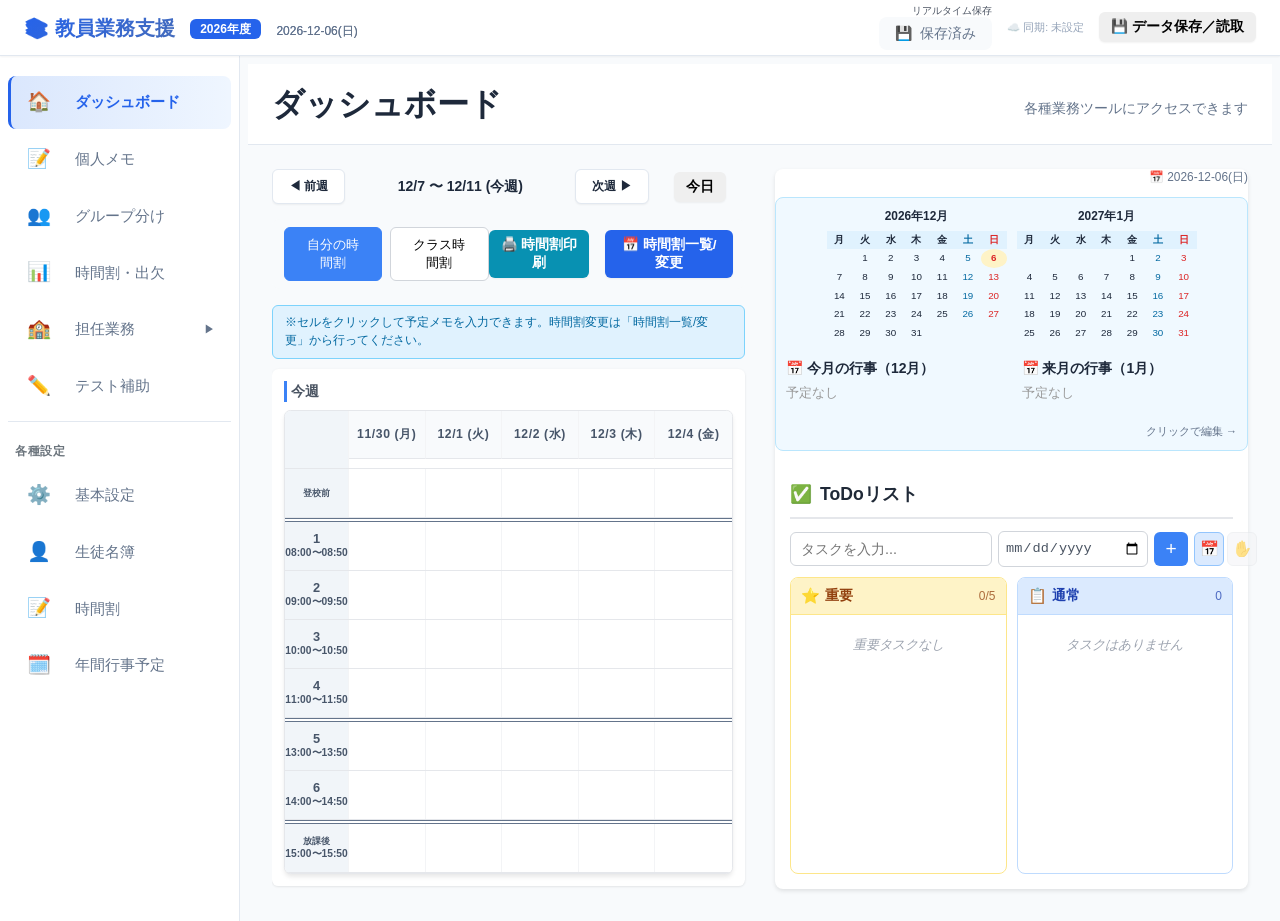
==== index.html @ a81cfc6f "feat(ui): 入力ダイアログと通知トーストを導入し、使いにくい操作と不具合を直す - prompt()を連続で使っていた操作をすべて1つの入力フォームに置き換え   (行事の追加/編集、番号で一" ====
<!DOCTYPE html>
<html lang="ja">

<head>
    <meta charset="UTF-8">
    <meta name="viewport" content="width=device-width, initial-scale=1.0">
    <title>教員業務支援アプリ</title>
    <link rel="stylesheet" href="css/style.css?v=20260923a">
    <link rel="stylesheet" href="css/modern-ui.css?v=20260923a">
</head>

<body>
    <!-- ヘッダー -->
    <header class="app-header">
        <button class="hamburger-btn" id="hamburgerBtn" title="メニュー" aria-label="メニュー">
            <span class="hamburger-line"></span>
            <span class="hamburger-line"></span>
            <span class="hamburger-line"></span>
        </button>
        <div class="header-left">
            <h1 class="app-title">📚 教員業務支援
                <span id="headerFiscalYear"
                    style="font-size: 0.6em; font-weight: bold; margin-left: 10px; color: #ffffff; -webkit-text-fill-color: #ffffff; background: #2563eb; padding: 3px 10px; border-radius: 6px; vertical-align: middle;"></span>
                <span id="headerDate"
                    style="font-size: 0.6em; font-weight: normal; margin-left: 10px; color: #64748b; -webkit-text-fill-color: #64748b;"></span></h1>
        </div>
        <div class="header-right">
            <div class="header-save-controls" style="display: flex; align-items: center; gap: 15px;">
                <div class="save-status-group"
                    style="display: flex; flex-direction: column; align-items: flex-end; line-height: 1.2;">
                    <span id="saveModeLabel" style="font-size: 0.7em; opacity: 0.8;">リアルタイム保存</span>
                    <div class="save-indicator" id="saveIndicator">
                        <span class="save-icon">💾</span>
                        <span class="save-text">保存済み</span>
                    </div>
                </div>
                <span id="cloudSyncStatus" style="font-size:0.75em; color:#94a3b8;">☁️ 同期: 未設定</span>
                <button class="btn btn-sm btn-success" id="stateManageBtn">💾 データ保存／読取</button>
            </div>
        </div>
    </header>

    <!-- メインコンテナ -->
    <div class="main-container">
        <!-- サイドバー -->
        <aside class="sidebar">
            <nav class="nav-menu">
                <a href="#dashboard" class="nav-item active" data-page="dashboard">
                    <span class="nav-icon">🏠</span>
                    <span class="nav-label">ダッシュボード</span>
                </a>
                <a href="#memo" class="nav-item" data-page="memo">
                    <span class="nav-icon">📝</span>
                    <span class="nav-label">個人メモ</span>
                </a>
                <a href="#groups" class="nav-item" data-page="groups">
                    <span class="nav-icon">👥</span>
                    <span class="nav-label">グループ分け</span>
                </a>
                <a href="#attendance" class="nav-item" data-page="attendance">
                    <span class="nav-icon">📊</span>
                    <span class="nav-label">時間割・出欠</span>
                </a>
                <!-- 担任業務（折りたたみグループ） -->
                <div class="nav-group" id="navGroupHomeroom">
                    <a href="javascript:void(0)" class="nav-item nav-group-toggle" id="homeroomToggle">
                        <span class="nav-icon">🏫</span>
                        <span class="nav-label">担任業務</span>
                        <span class="nav-arrow" id="homeroomArrow" style="margin-left:auto; font-size:0.75em; transition:transform 0.2s;">▶</span>
                    </a>
                    <div class="nav-submenu" id="homeroomSubmenu" style="display:none; padding-left:12px;">
                        <a href="#seating" class="nav-item nav-subitem" data-page="seating">
                            <span class="nav-icon">🪑</span>
                            <span class="nav-label">席替え</span>
                        </a>
                        <a href="#bus" class="nav-item nav-subitem" data-page="bus">
                            <span class="nav-icon">🚌</span>
                            <span class="nav-label">バス座席</span>
                        </a>
                        <a href="#meeting" class="nav-item nav-subitem" data-page="meeting">
                            <span class="nav-icon">📅</span>
                            <span class="nav-label">保護者会</span>
                        </a>
                        <a href="#duties" class="nav-item nav-subitem" data-page="duties">
                            <span class="nav-icon">📋</span>
                            <span class="nav-label">クラス係</span>
                        </a>
                        <a href="#report" class="nav-item nav-subitem" data-page="report">
                            <span class="nav-icon">📄</span>
                            <span class="nav-label">要録所見</span>
                        </a>
                    </div>
                </div>

                <a href="#test-tools" class="nav-item" data-page="test-tools">
                    <span class="nav-icon">✏️</span>
                    <span class="nav-label">テスト補助</span>
                </a>
                <li class="nav-divider"></li>
                <div class="nav-section-header">各種設定</div>
                <a href="#settings" class="nav-item" data-page="settings">
                    <span class="nav-icon">⚙️</span>
                    <span class="nav-label">基本設定</span>
                </a>
                <a href="#master" class="nav-item" data-page="master">
                    <span class="nav-icon">👤</span>
                    <span class="nav-label">生徒名簿</span>
                </a>
                <a href="#timetable-settings" class="nav-item" data-page="timetable-settings">
                    <span class="nav-icon">📝</span>
                    <span class="nav-label">時間割</span>
                </a>
                <a href="#calendar" class="nav-item" data-page="calendar">
                    <span class="nav-icon">🗓️</span>
                    <span class="nav-label">年間行事予定</span>
                </a>
            </nav>
        </aside>

        <!-- メインコンテンツエリア -->
        <main class="main-content" id="mainContent">
            <!-- ダッシュボード -->
            <div class="page active" id="page-dashboard">
                <div class="page-header">
                    <h2>ダッシュボード</h2>
                    <p class="page-description">各種業務ツールにアクセスできます</p>
                </div>

                <div class="dashboard-container">
                    <div class="dashboard-main">
                        <div class="schedule-nav"
                            style="display: flex; gap: 15px; align-items: center; margin-bottom: 15px;">
                            <button class="btn btn-secondary" id="prevWeekBtn">◀ 前週</button>
                            <span id="weekRangeDisplay"
                                style="font-weight: bold; min-width: 200px; text-align: center;"></span>
                            <button class="btn btn-secondary" id="nextWeekBtn">次週 ▶</button>
                            <button class="btn btn-sm" id="todayBtn" style="margin-left: 10px;">今日</button>
                        </div>
                        <div id="dashboardSchedule">
                            <!-- JSで4週間スケジュールを描画 -->
                        </div>
                    </div>

                    <div class="dashboard-side dashboard-side--wide">
                        <div id="todayDateDisplay"
                            style="text-align: right; font-size: 0.85em; color: #64748b; margin-bottom: 10px;"></div>
                        <div class="todo-panel">
                            <h3><span class="icon">✅</span> ToDoリスト</h3>
                            <!-- 入力エリア -->
                            <div class="todo-input-area">
                                <div class="todo-input-group">
                                    <input type="text" id="todoInput" placeholder="タスクを入力...">
                                    <input type="date" id="todoDateInput" title="期限日" class="date-input-compact">
                                    <button id="addTodoBtn" title="追加（Enter）" aria-label="追加（Enter）">+</button>
                                    <div class="todo-sort-inline">
                                        <button class="btn-sort-inline active" id="sortDateBtn" title="日付順" aria-label="日付順">📅</button>
                                        <button class="btn-sort-inline" id="sortManualBtn" title="手動で並び替え（ドラッグ）" aria-label="手動で並び替え（ドラッグ）">✋</button>
                                    </div>
                                </div>
                            </div>
                            <!-- 2カラムレイアウト -->
                            <div class="todo-columns" id="todoColumns">
                                <!-- 左: 重要カラム（MAX5件） -->
                                <div class="todo-column todo-column--important" id="todoColumnImportant" data-column="important">
                                    <div class="todo-column-header">
                                        <span class="column-icon">⭐</span>
                                        <span class="column-title">重要</span>
                                        <span class="column-count" id="importantCount">0/5</span>
                                    </div>
                                    <div class="todo-list todo-column-list" id="todoListImportant">
                                        <!-- JSで描画 -->
                                    </div>
                                </div>
                                <!-- 右: 通常カラム -->
                                <div class="todo-column todo-column--normal" id="todoColumnNormal" data-column="normal">
                                    <div class="todo-column-header">
                                        <span class="column-icon">📋</span>
                                        <span class="column-title">通常</span>
                                        <span class="column-count" id="normalCount">0</span>
                                    </div>
                                    <div class="todo-list todo-column-list" id="todoListNormal">
                                        <!-- JSで描画 -->
                                    </div>
                                </div>
                            </div>
                        </div>
                    </div>
                </div>
            </div>

            <!-- 生徒名簿ページ -->
            <div class="page" id="page-master">
                <div class="page-header">
                    <h2>生徒名簿</h2>
                    <div class="page-actions">
                        <button class="btn btn-secondary" id="importCsvBtn">📥 CSV読込</button>
                        <button class="btn btn-secondary" id="exportCsvBtn">📤 CSV出力</button>
                        <button class="btn btn-secondary" id="bulkAddStudentBtn">🔢 番号で一括登録</button>
                        <button class="btn btn-primary" id="addStudentBtn">➕ 生徒追加</button>
                    </div>
                </div>

                <div class="search-bar">
                    <input type="text" id="studentSearch" placeholder="🔍 生徒を検索（番号・名前・ふりがな）" class="search-input">
                    <select id="sortSelect" class="sort-select">
                        <option value="number">番号順</option>
                        <option value="kana">五十音順</option>
                    </select>
                </div>

                <div class="student-list" id="studentList">
                    <div class="empty-state">
                        <div class="empty-icon">👥</div>
                        <p>生徒が登録されていません</p>
                        <button class="btn btn-primary" id="firstAddStudentBtn">最初の生徒を追加</button>
                    </div>
                </div>
            </div>

            <!-- メモページ -->
            <div class="page" id="page-memo">
                <div class="page-header">
                    <h2>メモ</h2>
                    <div class="page-actions">
                        <button class="btn btn-secondary" id="exportMemosBtn">📤 全メモ出力</button>
                    </div>
                </div>

                <div class="memo-container">
                    <!-- 左サイドバー: 個人メモリスト + 生徒メモアコーディオン -->
                    <div class="memo-sidebar">
                        <!-- 新規メモ追加エリア -->
                        <div class="memo-add-area" style="margin-bottom: 15px;">
                            <button class="btn btn-primary" id="addPersonalMemoBtn" style="width: 100%;">+ 新規メモ</button>
                        </div>

                        <!-- 個人メモリスト -->
                        <div class="personal-memo-list" id="personalMemoList" style="margin-bottom: 15px;">
                            <!-- JSで描画 -->
                        </div>

                        <!-- 生徒メモアコーディオン -->
                        <div class="student-memo-accordion-header" id="studentMemoAccordionHeader"
                            style="background: #e0f2fe; padding: 10px 12px; border-radius: 6px; cursor: pointer; display: flex; justify-content: space-between; align-items: center;">
                            <span style="font-weight: bold;">👥 生徒メモ</span>
                            <span class="accordion-arrow" id="studentAccordionArrow">▼</span>
                        </div>
                        <div class="student-memo-list" id="memoStudentList"
                            style="display: none; margin-top: 5px; max-height: 300px; overflow-y: auto; border: 1px solid #e0e0e0; border-radius: 6px;">
                            <!-- JSで描画 -->
                        </div>
                    </div>

                    <!-- 右側: メモエディタ -->
                    <div class="memo-main">
                        <div class="memo-editor-container" id="memoEditorContainer">
                            <div class="empty-state">
                                <div class="empty-icon">📝</div>
                                <p>左側からメモを選択するか、新規メモを追加してください</p>
                            </div>
                        </div>
                    </div>
                </div>
            </div>

            <!-- 席替えツールページ -->
            <div class="page" id="page-seating">
                <div class="page-header">
                    <h2>🪑 席替えツール</h2>
                    <div class="page-actions" style="display: flex; align-items: center; gap: 10px;">
                        <button class="btn btn-secondary" id="seatingHelpToggleBtn">❓ 使い方</button>
                        <div style="width: 1px; height: 24px; background: #ccc; margin: 0 5px;"></div>
                        <button class="btn btn-secondary" id="printSeatingBtn">🖨️ 印刷</button>
                        <button class="btn btn-success" id="openSaveHistoryModalBtn">💾 保存／読込</button>
                    </div>
                </div>

                <!-- 使い方ガイド（初期は閉じておく） -->
                <div class="seating-help-panel" id="seatingHelpPanel" style="display:none;">
                    <div class="seating-help-grid">
                        <div class="seating-help-block">
                            <div class="seating-help-step">STEP 1</div>
                            <div class="seating-help-title">🧩 座席の形を決める</div>
                            <p>「行数・列数」で教室の座席の並びを設定します。教卓は下側に表示されます。</p>
                        </div>
                        <div class="seating-help-block">
                            <div class="seating-help-step">STEP 2</div>
                            <div class="seating-help-title">🎯 生徒を座席に割り当てる</div>
                            <p>右の未配置リストから座席へドラッグ＆ドロップするか、「ランダム配置」「番号順」ボタンで自動的に割り当てます。<br>
                            くじ引きで決めたい場合は上のタブを「くじ引きモード」に切り替えてください。</p>
                        </div>
                        <div class="seating-help-block">
                            <div class="seating-help-step">STEP 3</div>
                            <div class="seating-help-title">💾 保存・印刷する</div>
                            <p>「保存／読込」で今の配置を名前を付けて保存できます。「印刷」で座席表を紙に出力できます。</p>
                        </div>
                    </div>
                    <div class="seating-help-legend">
                        <span><span class="legend-icon">🔓</span> クリックでロック（固定）できます</span>
                        <span><span class="legend-icon">🔒</span> ロック中＝ランダム配置・くじ引きで動きません</span>
                    </div>
                </div>

                <!-- モード切り替えタブ -->
                <div class="seating-mode-tabs">
                    <div class="seating-tab active" id="tabNormalMode" data-mode="normal">
                        <span class="tab-icon">✋</span>
                        <span class="tab-title">通常モード</span>
                        <span class="tab-desc">手動・自動で座席を割り当てる</span>
                    </div>
                    <div class="seating-tab" id="tabLotteryMode" data-mode="lottery">
                        <span class="tab-icon">🎴</span>
                        <span class="tab-title">くじ引きモード</span>
                        <span class="tab-desc">トランプ・番号くじで席を決める</span>
                    </div>
                </div>

                <div class="seating-container">
                    <!-- 左サイド: 設定と未配置生徒 -->
                    <div class="seating-sidebar">
                        <div class="seating-controls">
                            <h3><span class="step-badge">1</span> 座席の形を決める</h3>
                            <div class="form-group">
                                <label for="seatingRows">行数（縦の並び）</label>
                                <input type="number" id="seatingRows" min="1" max="10" value="6">
                            </div>
                            <div class="form-group">
                                <label for="seatingCols">列数（横の並び）</label>
                                <input type="number" id="seatingCols" min="1" max="10" value="6">
                            </div>
                        </div>

                        <div class="seating-controls">
                            <h3><span class="step-badge">2</span> 割り当てる</h3>
                            <p class="seating-controls-note">右の生徒を座席にドラッグするか、下のボタンで自動的に割り当てます。</p>
                            <div style="display: flex; flex-direction: column; gap: 8px; margin-top: 10px;">
                                <button class="btn btn-primary" id="randomSeatingBtn">🎲 ランダムで割り当てる</button>
                                <button class="btn btn-secondary" id="arrangeByNumberBtn">📊 出席番号順に並べる</button>
                                <button class="btn btn-outline-danger" id="clearSeatingBtn">🗑️ すべて空席にする</button>
                            </div>
                        </div>

                        <div class="unassigned-container">
                            <h3>👤 未配置の生徒</h3>
                            <div class="unassigned-students" id="unassignedStudents">
                                <div class="empty-state-small">
                                    <p>生徒名簿から生徒を登録してください</p>
                                </div>
                            </div>
                        </div>
                    </div>

                    <!-- メイン: 座席表 -->
                    <div class="seating-main">
                        <div class="seating-grid" id="seatingGrid">
                            <!-- 動的に生成 -->
                        </div>
                    </div>
                </div>
            </div>

            <!-- 保護者会時間決定ページ -->
            <div class="page" id="page-meeting">
                <div class="page-header">
                    <h2>📅 保護者会時間決定</h2>
                    <div class="page-actions">
                        <button class="btn btn-secondary" id="meetingHelpToggleBtn">❓ 使い方</button>
                        <div style="width: 1px; height: 24px; background: #ccc; margin: 0 5px;"></div>
                        <button class="btn btn-secondary" id="printMeetingNumberBtn">🖨️ 番号のみ印刷</button>
                        <button class="btn btn-secondary" id="printMeetingFullBtn">🖨️ 番号+名前で印刷</button>
                        <button class="btn btn-success" id="openMeetingHistoryModalBtn">💾 保存／読込</button>
                        <button class="btn btn-primary" id="meetingSettingsBtn">① ⚙️ 日程を設定する</button>
                    </div>
                </div>

                <!-- 使い方ガイド -->
                <div class="seating-help-panel" id="meetingHelpPanel" style="display:none;">
                    <div class="seating-help-grid" style="grid-template-columns: repeat(4, 1fr);">
                        <div class="seating-help-block">
                            <div class="seating-help-step">STEP 1</div>
                            <div class="seating-help-title">⚙️ 日程を設定する</div>
                            <p>「日程を設定する」で面談を行う期間・時間帯・1人あたりの時間を決め、時間枠を作ります。</p>
                        </div>
                        <div class="seating-help-block">
                            <div class="seating-help-step">STEP 2</div>
                            <div class="seating-help-title">✏️ 希望時間を集める</div>
                            <p>左の生徒一覧で「希望を入力」ボタンを押し、生徒（保護者）が来られる時間帯を選びます。</p>
                        </div>
                        <div class="seating-help-block">
                            <div class="seating-help-step">STEP 3</div>
                            <div class="seating-help-title">⚡ 自動配置・確認</div>
                            <p>「自動配置」で希望に沿って一括で割り当てます。「希望どおりか確認」で結果をチェックできます。</p>
                        </div>
                        <div class="seating-help-block">
                            <div class="seating-help-step">STEP 4</div>
                            <div class="seating-help-title">💾 保存・印刷する</div>
                            <p>「保存／読込」で名前を付けて保存できます（希望時間も一緒に保存されます）。印刷で紙に出力できます。</p>
                        </div>
                    </div>
                    <div class="seating-help-legend">
                        <span><span class="legend-icon">🔓</span> 配置された生徒をクリックでロック（自動配置で動かなくなります）</span>
                        <span><span class="legend-icon">空枠</span> クリックでその時間枠を「誰も入れない」に固定します</span>
                    </div>
                </div>

                <div class="meeting-container">
                    <!-- 左サイド: 未割り当て生徒 -->
                    <div class="meeting-sidebar">
                        <div
                            style="display: flex; justify-content: space-between; align-items: center; margin-bottom: 4px;">
                            <h3 style="margin: 0;">② 👤 未割り当ての生徒</h3>
                            <button class="btn btn-sm btn-outline-danger" id="resetAllPrefsBtn">希望を全員分リセット</button>
                        </div>
                        <p class="seating-controls-note" id="meetingPrefProgress" style="margin-bottom:8px;"></p>
                        <div style="display:flex; gap:6px; flex-wrap:wrap; margin-bottom:8px;">
                            <button class="btn btn-sm btn-outline-primary" id="exportPreferenceTemplateBtn" title="保護者に書いてもらう内容を表計算に写すための入力シート（説明つきCSV）を書き出します">📄 希望入力シートを出力</button>
                            <button class="btn btn-sm btn-outline-primary" id="importPreferenceSheetBtn" title="記入済みの入力シート（CSV）から希望時間をまとめて登録します">📥 希望を読み込む</button>
                        </div>
                        <div class="meeting-student-list" id="meetingStudentList">
                            <div class="empty-state-small">
                                <p>生徒名簿から生徒を登録してください</p>
                            </div>
                        </div>
                    </div>

                    <!-- メイン: スケジュール表 -->
                    <div class="meeting-main">
                        <div
                            style="display: flex; justify-content: space-between; align-items: center; margin-bottom: 10px;">
                            <h3 id="scheduleTitle" style="margin: 0;">③ スケジュール表</h3>
                            <div style="display: flex; gap: 10px;">
                                <button class="btn btn-info" id="checkPreferencesBtn" style="font-weight: bold;">🔍 希望どおりか確認する</button>
                                <button class="btn btn-warning" id="autoScheduleMeetingBtn" style="font-weight: bold;">⚡ 自動配置する</button>
                                <button class="btn btn-outline-danger" id="clearMeetingBtn">🗑️ 日程をやり直す</button>
                            </div>
                        </div>
                        <div class="schedule-container" id="meetingSchedule">
                            <div class="empty-state">
                                <p>まず右上の「① 日程を設定する」ボタンから期間と時間を設定してください。</p>
                            </div>
                        </div>
                    </div>
                </div>
            </div>

            <!-- クラス係掲示ページ -->
            <div class="page" id="page-duties">
                <div class="page-header">
                    <h2>クラス係掌示</h2>
                    <div class="page-actions">
                        <button class="btn btn-success" id="openDutyHistoryModalBtn">💾 保存／読込</button>
                        <button class="btn btn-secondary" id="printDutiesBtn">🖨️ 印刷</button>
                        <button class="btn btn-primary" id="addDutyBtn">➕ 係を追加</button>
                    </div>
                </div>

                <div class="duties-container">
                    <!-- 左サイド: 未配置生徒 -->
                    <div class="duties-sidebar">
                        <h3>未配置生徒</h3>
                        <div class="unassigned-students" id="dutyUnassignedStudents">
                            <div class="empty-state-small">
                                <p>生徒名簿から生徒を登録してください</p>
                            </div>
                        </div>
                    </div>

                    <!-- メイン: 係一覧 -->
                    <div class="duties-main">
                        <h3>係一覧・メンバー配置</h3>
                        <div class="duty-cards-container" id="dutyCardsContainer">
                            <div class="empty-state">
                                <p>係が登録されていません。「係を追加」ボタンから登録してください。</p>
                            </div>
                        </div>
                    </div>
                </div>
            </div>

            <!-- バス座席表ページ -->
            <div class="page" id="page-bus">
                <div class="page-header">
                    <h2>🚌 バス座席表</h2>
                    <div class="page-actions">
                        <button class="btn btn-secondary" id="addBusBtn">+ バス追加</button>
                        <button class="btn btn-outline-danger" id="removeBusBtn">− このバスを削除</button>
                        <button class="btn btn-secondary" id="randomBusBtn">🔀 ランダム配置</button>
                        <button class="btn btn-success" id="openBusHistoryModalBtn">💾 保存／読込</button>
                        <button class="btn btn-secondary" id="printBusBtn">🖨️ 印刷</button>
                    </div>
                </div>
                <div class="bus-lock-legend">
                    <span><span class="legend-icon">🔓</span> クリックでロック（固定）できます</span>
                    <span><span class="legend-icon">🔒</span> ロック中＝ランダム配置・ドラッグで動きません</span>
                </div>
                <div class="bus-container">
                    <div class="bus-sidebar">
                        <h3>🚏 バス選択</h3>
                        <div id="busTabs" class="bus-tabs"></div>
                        <div class="bus-settings"></div>
                        <h3>👤 未配置生徒</h3>
                        <div id="busUnassigned" class="unassigned-list"></div>
                    </div>
                    <div class="bus-main">
                        <div id="busSeatingGrid" class="bus-grid"></div>
                    </div>
                </div>
            </div>

            <!-- グループ分けページ -->
            <div class="page" id="page-groups">
                <div class="page-header">
                    <h2>グループ分け</h2>
                    <div class="page-actions">
                        <button class="btn btn-secondary" id="addGroupSetBtn">+ セット追加</button>
                        <button class="btn btn-secondary" id="addGroupBtn">+ グループ追加</button>
                        <button class="btn btn-secondary" id="autoGroupBtn">🔀 自動振り分け</button>
                        <button class="btn btn-secondary" id="sortGroupsBtn">🔢 番号順並び替え</button>
                        <button class="btn btn-success" id="openGroupsHistoryModalBtn">💾 保存／読込</button>
                        <button class="btn btn-secondary" id="printGroupsBtn">🖨️ 印刷</button>
                    </div>
                </div>
                <div class="groups-container">
                    <div class="groups-sidebar">
                        <h3>グループセット</h3>
                        <div id="groupSetTabs" class="group-set-tabs"></div>
                        <h3>未配置生徒</h3>
                        <div id="groupsUnassigned" class="unassigned-list"></div>
                    </div>
                    <div class="groups-main">
                        <div id="groupsContainer" class="groups-grid"></div>
                    </div>
                </div>
            </div>

            <!-- 時間割・出欠ページ -->
            <div class="page" id="page-attendance">
                <div class="page-header">
                    <h2>時間割・出欠管理</h2>
                    <div class="page-actions">
                        <div class="attendance-mode-tabs"
                            style="display: inline-flex; background: #f1f5f9; padding: 4px; border-radius: 8px; margin-right: 15px;">
                            <button class="btn btn-sm active" id="classroomModeBtn"
                                style="border: none; border-radius: 6px;">担任モード</button>
                            <button class="btn btn-sm" id="teacherModeBtn"
                                style="background: transparent; border: none; border-radius: 6px;">授業担当モード</button>
                        </div>
                        <button class="btn btn-secondary" id="printAttendanceBtn">🖨️ 印刷</button>
                    </div>
                </div>
                <div class="attendance-container">
                    <div class="attendance-section">
                        <h3>時間割</h3>
                        <div id="timetableGrid" class="timetable-grid"></div>
                    </div>
                    <div class="attendance-section">
                        <h3>出欠サマリー</h3>
                        <div id="attendanceSummary" class="attendance-summary"></div>
                    </div>
                </div>
            </div>

            <!-- テスト補助ツールページ -->
            <div class="page" id="page-test-tools">
                <div class="page-header">
                    <h2>✏️ テスト問題補助ツール</h2>
                    <p class="page-description">テスト問題作成をサポートするツール集です</p>
                </div>
                <div id="testToolsContainer"></div>
            </div>

            <!-- 基本設定ページ -->
            <div class="page" id="page-settings">
                <div class="page-header">
                    <h2>⚙️ 基本設定</h2>
                    <p class="page-description">クラス情報や時間割の基本設定を行います</p>
                </div>
                <div style="max-width:900px;">
                    <!-- 基本設定セクション -->
                    <div class="settings-section" style="background:white; border:1px solid #e2e8f0; border-radius:12px; padding:24px; margin-bottom:20px;">
                        <h4 class="settings-section-title">🏫 クラス情報</h4>
                        <div class="settings-grid basic-settings">
                            <div class="form-group">
                                <label for="fiscalYearSelect">年度</label>
                                <select id="fiscalYearSelect" class="form-control-lg"></select>
                            </div>
                            <div class="form-group">
                                <label for="gradeSelect">学年</label>
                                <select id="gradeSelect" class="form-control-lg">
                                    <option value="">選択</option>
                                    <option value="1">1年</option>
                                    <option value="2">2年</option>
                                    <option value="3">3年</option>
                                    <option value="4">4年</option>
                                    <option value="5">5年</option>
                                    <option value="6">6年</option>
                                </select>
                            </div>
                            <div class="form-group">
                                <label for="classSelect">組</label>
                                <select id="classSelect" class="form-control-lg">
                                    <option value="">選択</option>
                                    <option value="1">1組</option>
                                    <option value="2">2組</option>
                                    <option value="3">3組</option>
                                    <option value="4">4組</option>
                                    <option value="5">5組</option>
                                    <option value="6">6組</option>
                                    <option value="7">7組</option>
                                    <option value="8">8組</option>
                                </select>
                            </div>
                        </div>
                    </div>

                    <!-- 曜日ごとの授業数 -->
                    <div class="settings-section" style="background:white; border:1px solid #e2e8f0; border-radius:12px; padding:24px; margin-bottom:20px;">
                        <h4 class="settings-section-title">⏰ 曜日ごとの授業数</h4>
                        <p class="settings-description">各曜日の授業時数（0〜8）を設定してください。</p>
                        <div class="weekday-settings-grid">
                            <div class="weekday-card"><div class="weekday-header">月</div>
                                <select id="periodsMon" class="weekday-select">
                                    <option value="0">なし</option><option value="1">1</option><option value="2">2</option><option value="3">3</option><option value="4">4</option><option value="5">5</option><option value="6" selected>6</option><option value="7">7</option><option value="8">8</option>
                                </select>
                            </div>
                            <div class="weekday-card"><div class="weekday-header">火</div>
                                <select id="periodsTue" class="weekday-select">
                                    <option value="0">なし</option><option value="1">1</option><option value="2">2</option><option value="3">3</option><option value="4">4</option><option value="5">5</option><option value="6" selected>6</option><option value="7">7</option><option value="8">8</option>
                                </select>
                            </div>
                            <div class="weekday-card"><div class="weekday-header">水</div>
                                <select id="periodsWed" class="weekday-select">
                                    <option value="0">なし</option><option value="1">1</option><option value="2">2</option><option value="3">3</option><option value="4">4</option><option value="5">5</option><option value="6" selected>6</option><option value="7">7</option><option value="8">8</option>
                                </select>
                            </div>
                            <div class="weekday-card"><div class="weekday-header">木</div>
                                <select id="periodsThu" class="weekday-select">
                                    <option value="0">なし</option><option value="1">1</option><option value="2">2</option><option value="3">3</option><option value="4">4</option><option value="5">5</option><option value="6" selected>6</option><option value="7">7</option><option value="8">8</option>
                                </select>
                            </div>
                            <div class="weekday-card"><div class="weekday-header">金</div>
                                <select id="periodsFri" class="weekday-select">
                                    <option value="0">なし</option><option value="1">1</option><option value="2">2</option><option value="3">3</option><option value="4">4</option><option value="5">5</option><option value="6" selected>6</option><option value="7">7</option><option value="8">8</option>
                                </select>
                            </div>
                            <div class="weekday-card saturday"><div class="weekday-header">土</div>
                                <select id="periodsSat" class="weekday-select">
                                    <option value="0" selected>なし</option><option value="1">1</option><option value="2">2</option><option value="3">3</option><option value="4">4</option><option value="5">5</option><option value="6">6</option><option value="7">7</option><option value="8">8</option>
                                </select>
                            </div>
                            <div class="weekday-card sunday"><div class="weekday-header">日</div>
                                <select id="periodsSun" class="weekday-select">
                                    <option value="0" selected>なし</option><option value="1">1</option><option value="2">2</option><option value="3">3</option><option value="4">4</option><option value="5">5</option><option value="6">6</option><option value="7">7</option><option value="8">8</option>
                                </select>
                            </div>
                        </div>
                    </div>

                    <!-- 時限ごとの時間設定 -->
                    <div class="settings-section" style="background:white; border:1px solid #e2e8f0; border-radius:12px; padding:24px; margin-bottom:20px;">
                        <h4 class="settings-section-title">🕐 時限ごとの時間設定</h4>
                        <p class="settings-description">各時限の開始・終了時刻を設定してください。（5分単位）</p>
                        <div style="margin-bottom:14px; display:flex; align-items:center; gap:10px;">
                            <label style="font-size:0.9em; color:#64748b;">ダッシュボードへの表示:</label>
                            <select id="periodTimeDisplay" style="padding:6px 10px; border:1px solid #e2e8f0; border-radius:6px; font-size:0.9em;">
                                <option value="none">表示しない</option>
                                <option value="start">開始時刻のみ</option>
                                <option value="both">開始〜終了</option>
                            </select>
                        </div>
                        <div id="periodTimesGrid" style="display:grid; grid-template-columns: repeat(auto-fill, minmax(200px, 1fr)); gap:10px;">
                            <!-- JS で動的生成 -->
                        </div>
                    </div>

                    <!-- 区切り時限設定 -->
                    <div class="settings-section" style="background:white; border:1px solid #e2e8f0; border-radius:12px; padding:24px; margin-bottom:20px;">
                        <h4 class="settings-section-title">📏 時間割の区切り線設定</h4>
                        <p class="settings-description">チェックした時限の<strong>後</strong>に二重線を表示します。午前・昼休み後などの区切りに使用してください。</p>
                        <div style="display:flex; flex-wrap:wrap; gap:12px; margin-top:10px;">
                            <label style="display:flex; align-items:center; gap:6px; font-size:0.9em; cursor:pointer;"><input type="checkbox" id="periodDivider1"> 1限後</label>
                            <label style="display:flex; align-items:center; gap:6px; font-size:0.9em; cursor:pointer;"><input type="checkbox" id="periodDivider2"> 2限後</label>
                            <label style="display:flex; align-items:center; gap:6px; font-size:0.9em; cursor:pointer;"><input type="checkbox" id="periodDivider3"> 3限後</label>
                            <label style="display:flex; align-items:center; gap:6px; font-size:0.9em; cursor:pointer;"><input type="checkbox" id="periodDivider4"> 4限後</label>
                            <label style="display:flex; align-items:center; gap:6px; font-size:0.9em; cursor:pointer;"><input type="checkbox" id="periodDivider5"> 5限後</label>
                            <label style="display:flex; align-items:center; gap:6px; font-size:0.9em; cursor:pointer;"><input type="checkbox" id="periodDivider6"> 6限後</label>
                            <label style="display:flex; align-items:center; gap:6px; font-size:0.9em; cursor:pointer;"><input type="checkbox" id="periodDivider7"> 放課後後</label>
                        </div>
                    </div>

                    <!-- 保存ボタン -->
                    <div class="settings-actions" style="background:white; border:1px solid #e2e8f0; border-radius:12px; padding:20px; margin-bottom:20px;">
                        <p class="current-settings-summary" id="classDisplayText">現在の設定: 未設定</p>
                        <button class="btn btn-primary btn-lg" id="saveClassSettingsBtn">設定を保存する</button>
                    </div>

                    <!-- データ管理 -->
                    <div class="settings-section" style="background:white; border:1px solid #e2e8f0; border-radius:12px; padding:24px; margin-bottom:20px;">
                        <div style="display:flex; justify-content:space-between; align-items:center; gap:10px; flex-wrap:wrap;">
                            <h4 style="margin:0;">☁️ クラウド同期設定</h4>
                            <a href="https://github.com/mkt918/Teacher/blob/main/docs/GAS_SETUP_GUIDE.md" target="_blank" rel="noopener" class="btn btn-sm btn-secondary">📖 設定方法を見る</a>
                        </div>
                        <p class="settings-description">Google Apps Script (GAS) を用いてデータをクラウドと同期します。(未設定時はローカル保存のみ)。設定方法は右上の「📖 設定方法を見る」から画面操作つきで確認できます。</p>
                        <div class="form-group" style="margin-top: 10px;">
                            <label for="gasEndpointUrl">GASエンドポイントURL</label>
                            <input type="text" id="gasEndpointUrl" class="form-control-lg" placeholder="https://script.google.com/macros/s/..." style="width: 100%;" autocomplete="off">
                        </div>
                        <div class="form-group" style="margin-top: 10px;">
                            <label for="gasApiKey">合言葉（GASのスクリプト プロパティ API_KEY に設定した値）</label>
                            <input type="password" id="gasApiKey" class="form-control-lg" style="width: 100%;" autocomplete="off">
                        </div>
                        <div style="margin-top: 14px; display: flex; gap: 10px; align-items: center;">
                            <button class="btn btn-primary" id="syncUploadBtn">☁️ 今すぐクラウドに保存</button>
                            <button class="btn btn-secondary" id="syncDownloadBtn">☁️ クラウドから読み込む</button>
                            <span id="manualSyncStatus" style="font-size:0.85em; color:#64748b;"></span>
                        </div>
                    </div>

                    <div class="settings-section" style="background:white; border:1px solid #e2e8f0; border-radius:12px; padding:24px; margin-bottom:20px;">
                        <h4>⚠️ データ管理</h4>
                        <button class="btn btn-danger" id="clearAllDataBtn">全データ削除</button>
                        <p class="help-text">※この操作は取り消せません</p>
                    </div>

                    <!-- アプリ情報 -->
                    <div class="settings-section" style="background:white; border:1px solid #e2e8f0; border-radius:12px; padding:24px;">
                        <h4>ℹ️ アプリ情報</h4>
                        <p>担任業務支援アプリ <span id="appVersionText"></span></p>
                        <p class="help-text">データはブラウザのLocalStorageに保存されます</p>
                    </div>
                </div>
            </div>

            <!-- 年間行事予定ページ -->
            <div class="page" id="page-calendar">
                <div class="page-header">
                    <h2>年間行事予定</h2>
                    <div class="page-actions">
                        <button class="btn btn-primary" id="addEventBtn">+ 行事追加</button>
                        <button class="btn btn-secondary" id="exportCalendarCsvBtn">📤 CSVエクスポート</button>
                        <button class="btn btn-secondary" id="importCalendarCsvBtn">📥 CSVインポート</button>
                        <button class="btn btn-secondary" id="printCalendarBtn">🖨️ 印刷</button>
                    </div>
                </div>
                <div class="calendar-container">
                    <div class="calendar-nav"
                        style="display: flex; gap: 10px; margin-bottom: 20px; align-items: center;">
                        <button class="btn btn-secondary" id="prevMonthBtn">◀ 前月</button>
                        <h3 id="calendarMonthDisplay" style="margin: 0; min-width: 150px; text-align: center;"></h3>
                        <button class="btn btn-secondary" id="nextMonthBtn">次月 ▶</button>
                    </div>
                    <div id="calendarGrid" class="calendar-grid"></div>
                    <div id="eventList" class="event-list" style="margin-top: 20px;"></div>
                </div>
            </div>

            <!-- モーダル: CSVテンプレート出力（期間指定） -->
            <div class="modal" id="calendarCsvExportModal" role="dialog" aria-modal="true">
                <div class="modal-content" style="min-width: 400px; width: 480px; max-width: 90vw;">
                    <div class="modal-header">
                        <h3>📤 CSVテンプレート出力</h3>
                        <button class="modal-close" aria-label="閉じる" id="closeCalendarCsvExportModal">✕</button>
                    </div>
                    <div class="modal-body">
                        <p style="font-size: 0.875rem; color: #6b7280; margin-bottom: 1rem;">
                            出力する期間を指定してください。<br>
                            既存の行事データが含まれた状態でCSVをダウンロードします。
                        </p>
                        <div class="form-group">
                            <label for="csvExportStartDate">開始日</label>
                            <input type="date" id="csvExportStartDate">
                        </div>
                        <div class="form-group">
                            <label for="csvExportEndDate">終了日</label>
                            <input type="date" id="csvExportEndDate">
                        </div>
                    </div>
                    <div class="modal-footer">
                        <button class="btn btn-secondary" id="cancelCalendarCsvExportBtn">キャンセル</button>
                        <button class="btn btn-primary" id="confirmCalendarCsvExportBtn">ダウンロード</button>
                    </div>
                </div>
            </div>

            <!-- モーダル: CSVインポート（モード選択） -->
            <div class="modal" id="calendarCsvImportModal" role="dialog" aria-modal="true">
                <div class="modal-content" style="min-width: 400px; width: 480px; max-width: 90vw;">
                    <div class="modal-header">
                        <h3>📥 CSVインポート</h3>
                        <button class="modal-close" aria-label="閉じる" id="closeCalendarCsvImportModal">✕</button>
                    </div>
                    <div class="modal-body">
                        <div class="form-group">
                            <label>インポートモード</label>
                            <div style="display: flex; flex-direction: column; gap: 10px; margin-top: 8px;">
                                <label style="display: flex; align-items: flex-start; gap: 10px; cursor: pointer;">
                                    <input type="radio" name="csvImportMode" value="append" checked style="margin-top: 3px; flex-shrink: 0;">
                                    <span>
                                        <strong>追加</strong><br>
                                        <span style="font-size: 0.8rem; color: #6b7280;">既存の行事データを保持したまま、CSVの内容を追加します。</span>
                                    </span>
                                </label>
                                <label style="display: flex; align-items: flex-start; gap: 10px; cursor: pointer;">
                                    <input type="radio" name="csvImportMode" value="overwrite" style="margin-top: 3px; flex-shrink: 0;">
                                    <span>
                                        <strong style="color: #dc2626;">完全上書き</strong><br>
                                        <span style="font-size: 0.8rem; color: #dc2626;">警告: 現在の全行事データが削除されます。この操作は元に戻せません。</span>
                                    </span>
                                </label>
                            </div>
                        </div>
                        <div id="csvImportWarning" style="display: none; background: #fef2f2; border: 1px solid #fecaca; border-radius: 6px; padding: 10px; margin-top: 10px;">
                            <p style="color: #dc2626; font-size: 0.875rem; margin: 0;">
                                ⚠️ 現在登録されている全行事データが削除されます。本当によろしいですか？
                            </p>
                        </div>
                    </div>
                    <div class="modal-footer">
                        <button class="btn btn-secondary" id="cancelCalendarCsvImportBtn">キャンセル</button>
                        <button class="btn btn-primary" id="confirmCalendarCsvImportBtn">CSVファイルを選択</button>
                    </div>
                </div>
            </div>

            <!-- 時間割設定ページ -->
            <div class="page" id="page-timetable-settings">
                <div class="page-header">
                    <h2>時間割設定</h2>
                    <div class="page-actions">
                        <button class="btn btn-secondary" id="saveTimetableBtn">💾 保存</button>
                    </div>
                </div>
                <div class="timetable-settings-container" style="display: flex; gap: 30px;">
                    <div class="timetable-edit-section" style="flex: 1;">
                        <h3>クラス時間割</h3>
                        <div id="classTimetableEdit" class="timetable-edit-grid"></div>
                    </div>
                    <div class="timetable-edit-section" style="flex: 1;">
                        <h3>自分の時間割</h3>
                        <div id="myTimetableEdit" class="timetable-edit-grid"></div>
                    </div>
                </div>
            </div>

            <!-- 要録所見ページ -->
            <div class="page" id="page-report">
                <div class="page-header">
                    <h2>要録所見</h2>
                    <div class="page-actions">
                        <button class="btn btn-secondary" id="exportReportsBtn">📤 全所見を出力</button>
                    </div>
                </div>
                <div id="reportContent">
                    <!-- 動的に生成 -->
                </div>
            </div>

        </main>
    </div>

    <!-- フッター削除、内容はヘッダーに移動 -->

    <!-- モーダル: 生徒追加/編集 -->
    <div class="modal" id="studentModal" role="dialog" aria-modal="true">
        <div class="modal-content">
            <div class="modal-header">
                <h3 id="studentModalTitle">生徒追加</h3>
                <button class="modal-close" aria-label="閉じる" id="closeStudentModal">✕</button>
            </div>
            <div class="modal-body">
                <div class="form-group">
                    <label for="studentNumber">番号（4桁）</label>
                    <input type="text" id="studentNumber" placeholder="例: 1101" maxlength="4" pattern="[0-9]{4}">
                </div>
                <div class="form-group">
                    <label for="studentNameKanji">名前（漢字）</label>
                    <input type="text" id="studentNameKanji" placeholder="例: 山田太郎">
                </div>
                <div class="form-group">
                    <label for="studentNameKana">名前（ふりがな）</label>
                    <input type="text" id="studentNameKana" placeholder="例: やまだたろう">
                </div>
            </div>
            <div class="modal-footer">
                <button class="btn btn-secondary" id="cancelStudentBtn">キャンセル</button>
                <button class="btn btn-primary" id="saveStudentBtn">保存</button>
            </div>
        </div>
    </div>

    <!-- モーダル: ToDo詳細編集 -->
    <div class="modal" id="todoDetailModal" role="dialog" aria-modal="true">
        <div class="modal-content">
            <div class="modal-header">
                <h3>✅ ToDo詳細</h3>
                <button class="modal-close" aria-label="閉じる" id="closeTodoDetailModal">✕</button>
            </div>
            <div class="modal-body">
                <input type="hidden" id="todoDetailId">
                <div class="form-group">
                    <label for="todoDetailText">タスク名</label>
                    <input type="text" id="todoDetailText" class="form-control" style="width: 100%; padding: 8px; border: 1px solid #ddd; border-radius: 4px;" placeholder="タスクを入力...">
                </div>
                <div class="form-group">
                    <label for="todoDetailDate">期限日</label>
                    <input type="date" id="todoDetailDate" class="form-control" style="width: 100%; padding: 8px; border: 1px solid #ddd; border-radius: 4px;">
                </div>
                <div class="form-group">
                    <label for="todoDetailNote">詳細・メモ</label>
                    <textarea id="todoDetailNote" class="form-control" rows="4" style="width: 100%; padding: 8px; border: 1px solid #ddd; border-radius: 4px;" placeholder="詳細な内容やメモを入力..."></textarea>
                </div>
                <div class="form-group" style="display: flex; align-items: center; gap: 10px; margin-top: 10px;">
                    <input type="checkbox" id="todoDetailImportant" style="width: 20px; height: 20px; cursor: pointer;">
                    <label for="todoDetailImportant" style="margin: 0; cursor: pointer;">重要タスク（⭐）</label>
                </div>
            </div>
            <div class="modal-footer" style="display: flex; justify-content: space-between; padding-top: 15px; border-top: 1px solid #eee;">
                <button class="btn btn-outline-danger" id="deleteTodoDetailBtn">🗑 削除</button>
                <div style="display: flex; gap: 10px;">
                    <button class="btn btn-secondary" id="cancelTodoDetailBtn">キャンセル</button>
                    <button class="btn btn-primary" id="saveTodoDetailBtn">保存</button>
                </div>
            </div>
        </div>
    </div>
    <!-- モーダル: ステート管理（統合） -->
    <div class="modal" id="stateManageModal" role="dialog" aria-modal="true">
        <div class="modal-content modal-large">
            <div class="modal-header">
                <h3>💾 ステート管理</h3>
                <button class="modal-close" aria-label="閉じる" id="closeStateManageModal">✕</button>
            </div>
            <div class="modal-body">
                <!-- 新規保存セクション -->
                <div class="settings-section">
                    <h4>📝 新規保存</h4>
                    <div class="state-save-form">
                        <div class="form-group">
                            <label for="stateSaveName">保存名（任意）</label>
                            <input type="text" id="stateSaveName" placeholder="例: 学期初め" class="form-control-lg">
                        </div>
                        <div class="form-group">
                            <label for="stateSaveSlot">保存スロット</label>
                            <select id="stateSaveSlot" class="form-control-lg">
                                <option value="1">スロット 1</option>
                                <option value="2">スロット 2</option>
                                <option value="3">スロット 3</option>
                            </select>
                        </div>
                        <button class="btn btn-primary" id="confirmStateSaveBtn">この内容で保存</button>
                    </div>
                </div>

                <!-- 保存済みデータ一覧セクション -->
                <div class="settings-section">
                    <h4>📂 保存済みデータ</h4>
                    <div class="state-load-list" id="stateLoadList">
                        <!-- 動的に生成 -->
                    </div>
                </div>

                <!-- バックアップファイル -->
                <div class="settings-section">
                    <h4>🗂️ バックアップファイル</h4>
                    <p class="help-text">全データを1つのファイルに書き出して保管できます。ブラウザのデータが消えたときや、別のパソコンへ移すときに使います（クラウドの合言葉はファイルに含まれません）。</p>
                    <div style="display:flex; gap:10px; flex-wrap:wrap;">
                        <button class="btn btn-secondary" id="exportBackupFileBtn">📥 ファイルに書き出す</button>
                        <button class="btn btn-secondary" id="importBackupFileBtn">📤 ファイルから読み込む</button>
                    </div>
                </div>

                <!-- オートセーブ履歴セクション -->
                <div class="settings-section">
                    <h4>🔄 オートセーブ履歴</h4>
                    <div class="auto-save-list" id="autoSaveList">
                        <!-- 動的に生成 -->
                    </div>
                </div>
            </div>
            <div class="modal-footer">
                <button class="btn btn-secondary" id="closeStateManageBtn">閉じる</button>
            </div>
        </div>
    </div>

    <!-- 席替え履歴モーダルは js/modules/seating-history.js の openSaveHistoryModal() が動的に生成します -->

    <!-- モーダル: 係追加/編集 -->
    <div class="modal" id="dutyModal" role="dialog" aria-modal="true">
        <div class="modal-content">
            <div class="modal-header">
                <h3 id="dutyModalTitle">係追加</h3>
                <button class="modal-close" aria-label="閉じる" id="closeDutyModal">✕</button>
            </div>
            <div class="modal-body">
                <div class="form-group">
                    <label for="dutyName">係名</label>
                    <input type="text" id="dutyName" placeholder="例: 日直">
                </div>
                <div class="form-group">
                    <label for="dutyDescription">説明（任意）</label>
                    <textarea id="dutyDescription" placeholder="例: 朝の号令、日誌記入" rows="3"></textarea>
                </div>
                <div class="form-group">
                    <label for="studentsPerRotation">定員（人数）</label>
                    <div class="number-stepper">
                        <button type="button" class="btn btn-secondary stepper-btn" id="decreaseStudentsBtn" aria-label="定員を減らす">-</button>
                        <input type="number" id="studentsPerRotation" min="1" max="20" value="1" class="stepper-input">
                        <button type="button" class="btn btn-secondary stepper-btn" id="increaseStudentsBtn" aria-label="定員を増やす">+</button>
                    </div>
                </div>
            </div>
            <div class="modal-footer">
                <button class="btn btn-secondary" id="cancelDutyBtn">キャンセル</button>
                <button class="btn btn-primary" id="saveDutyBtn">保存</button>
            </div>
        </div>
    </div>

    <!-- （重複していたモーダル定義を削除） -->


    <!-- モーダル: 保護者会設定 -->
    <div class="modal" id="meetingSettingsModal" role="dialog" aria-modal="true">
        <div class="modal-content">
            <div class="modal-header">
                <h3>保護者会日程設定</h3>
                <button class="modal-close" aria-label="閉じる" id="closeMeetingSettings">✕</button>
            </div>
            <div class="modal-body">
                <div class="form-group-row">
                    <div class="form-group">
                        <label for="meetingStartDate">開始日</label>
                        <input type="date" id="meetingStartDate">
                    </div>
                    <div class="form-group">
                        <label for="meetingEndDate">終了日</label>
                        <input type="date" id="meetingEndDate">
                    </div>
                </div>
                <div class="form-group checkbox-group">
                    <input type="checkbox" id="skipWeekend" checked>
                    <label for="skipWeekend">土日を除外する</label>
                </div>

                <hr style="margin: 15px 0; border: 0; border-top: 1px solid #eee;">

                <div class="form-group-row">
                    <div class="form-group">
                        <label for="startTime">開始時刻</label>
                        <input type="time" id="startTime" value="13:00">
                    </div>
                    <div class="form-group">
                        <label for="endTime">終了時刻</label>
                        <input type="time" id="endTime" value="17:00">
                    </div>
                </div>
                <div class="form-group">
                    <label for="slotDuration">1枠の長さ（分）</label>
                    <select id="slotDuration">
                        <option value="10">10分</option>
                        <option value="15" selected>15分</option>
                        <option value="20">20分</option>
                        <option value="30">30分</option>
                        <option value="60">60分</option>
                    </select>
                </div>
                <div class="form-group">
                    <label for="breakDuration">休憩時間（枠間）</label>
                    <select id="breakDuration">
                        <option value="0" selected>なし</option>
                        <option value="5">5分</option>
                        <option value="10">10分</option>
                    </select>
                </div>
            </div>
            <div class="modal-footer">
                <button class="btn btn-secondary" id="cancelMeetingSettings">キャンセル</button>
                <button class="btn btn-primary" id="saveMeetingSettings">スケジュール生成</button>
            </div>
        </div>
    </div>

    <!-- モーダル: くじ引き結果入力 -->
    <div class="modal" id="lotteryInputModal" role="dialog" aria-modal="true">
        <div class="modal-content modal-large">
            <div class="modal-header">
                <h3>くじ引き結果入力</h3>
                <button class="modal-close" aria-label="閉じる" id="closeLotteryInputModal">✕</button>
            </div>
            <div class="modal-body">
                <p>引いたカードに対応する生徒番号を入力してください。<br>Enterキーで下の行に移動します。</p>
                <div class="lottery-input-grid" id="lotteryInputGrid">
                    <!-- JavaScriptで生成 -->
                </div>
            </div>
            <div class="modal-footer">
                <button class="btn btn-danger" id="clearLotteryInputBtn" style="margin-right: auto;">🗑️ 全てクリア</button>
                <button class="btn btn-secondary" id="cancelLotteryInputBtn">キャンセル</button>
                <button class="btn btn-primary" id="reflectLotteryResultBtn">座席に反映</button>
            </div>
        </div>
    </div>

    <!-- モーダル: 保護者会希望時間入力 -->
    <div class="modal" id="meetingPreferenceModal" role="dialog" aria-modal="true">
        <div class="modal-content modal-large">
            <div class="modal-header">
                <h3 id="preferenceModalTitle">希望時間の選択</h3>
                <button class="modal-close" aria-label="閉じる" id="closePreferenceModal">✕</button>
            </div>
            <div class="modal-body">
                <p>参加可能な時間枠をクリックして選択してください（青：選択済み）。</p>
                <div id="preferenceSlotsGrid" class="meeting-matrix-scrollable">
                    <!-- JSで描画 -->
                </div>
            </div>
            <div class="modal-footer">
                <button class="btn btn-secondary" id="cancelPreferenceBtn">キャンセル</button>
                <button class="btn btn-primary" id="savePreferenceBtn">希望を保存</button>
            </div>
        </div>
    </div>

    <!-- モーダル: 全データ削除の確認 -->
    <div class="modal" id="clearAllDataModal" role="dialog" aria-modal="true">
        <div class="modal-content">
            <div class="modal-header">
                <h3>⚠️ 全データ削除の確認</h3>
                <button class="modal-close" aria-label="閉じる" id="closeClearAllDataModal">✕</button>
            </div>
            <div class="modal-body">
                <p style="color:#b91c1c; font-weight:bold;">
                    生徒名簿・出欠記録・時間割・メモ・保存履歴など、このアプリの全データが完全に削除されます。
                </p>
                <p>この操作は取り消せません。よろしければ、下の欄に <strong>「削除」</strong> と入力してください。</p>
                <input type="text" id="clearAllDataConfirmInput" class="form-control-lg" placeholder="削除" style="width:100%; margin-top:10px;" autocomplete="off">
            </div>
            <div class="modal-footer">
                <button class="btn btn-secondary" id="cancelClearAllDataBtn">キャンセル</button>
                <button class="btn btn-danger" id="execClearAllDataBtn" disabled>完全に削除する</button>
            </div>
        </div>
    </div>

    <!-- JavaScript -->
    <script src="js/utils.js?v=20260923a"></script>
    <script src="js/utils/ui.js?v=20260923a"></script>
    <script src="js/utils/history-modal.js?v=20260923a"></script>
    <script src="js/storage.js?v=20260923a"></script>
    <script src="js/router.js?v=20260923a"></script>
    <script src="js/modules/master.js?v=20260923a"></script>
    <script src="js/modules/memo.js?v=20260923a"></script>
    <script src="js/modules/seating-core.js?v=20260923a"></script>
    <script src="js/modules/seating-lottery.js?v=20260923a"></script>
    <script src="js/modules/seating-history.js?v=20260923a"></script>
    <script src="js/modules/seating-print.js?v=20260923a"></script>
    <script src="js/modules/duties.js?v=20260923a"></script>
    <script src="js/modules/meeting-core.js?v=20260923a"></script>
    <script src="js/modules/meeting-history.js?v=20260923a"></script>
    <script src="js/modules/meeting-preference.js?v=20260923a"></script>
    <script src="js/modules/meeting-io.js?v=20260923a"></script>
    <script src="js/modules/meeting-print.js?v=20260923a"></script>
    <!-- 新機能モジュール -->
    <script src="js/modules/schedule/index.js?v=20260923a"></script>
    <script src="js/modules/calendar/index.js?v=20260923a"></script>
    <script src="js/modules/dashboard/index.js?v=20260923a"></script>
    <script src="js/modules/bus/index.js?v=20260923a"></script>
    <script src="js/modules/groups/index.js?v=20260923a"></script>
    <script src="js/modules/attendance/index.js?v=20260923a"></script>
    <script src="js/core/reactive.js?v=20260923a"></script>
    <script src="js/core/dom-diff.js?v=20260923a"></script>
    <script src="js/modules/test-tools/util.js?v=20260923a"></script>
    <script src="js/modules/test-tools/word-group.js?v=20260923a"></script>
    <script src="js/modules/test-tools/qm-renderer.js?v=20260923a"></script>
    <script src="js/modules/test-tools/qm-events.js?v=20260923a"></script>
    <script src="js/modules/test-tools/question-maker.js?v=20260923a"></script>
    <script src="js/modules/test-tools/index.js?v=20260923a"></script>
    <script src="js/modules/report/index.js?v=20260923a"></script>
    <script src="js/modules/sync/index.js?v=20260923a"></script>
    <script src="js/app.js?v=20260923a"></script>
</body>

</html>
---- css/style.css ----
/* ===== リセット & 基本設定 ===== */
* {
    margin: 0;
    padding: 0;
    box-sizing: border-box;
}

/* ===== ハンバーガーボタン ===== */
.hamburger-btn {
    display: none;
    width: 36px;
    height: 36px;
    background: none;
    border: none;
    cursor: pointer;
    flex-direction: column;
    justify-content: space-around;
    align-items: center;
    padding: 0;
    margin-right: 1rem;
}

.hamburger-line {
    width: 24px;
    height: 2px;
    background-color: var(--text-primary);
    border-radius: 2px;
    transition: all 0.3s ease;
}

.hamburger-btn.active .hamburger-line:nth-child(1) {
    transform: rotate(45deg) translate(8px, 8px);
}

.hamburger-btn.active .hamburger-line:nth-child(2) {
    opacity: 0;
}

.hamburger-btn.active .hamburger-line:nth-child(3) {
    transform: rotate(-45deg) translate(8px, -8px);
}

/* ===== ヘッダー ===== */

.header-right {
    display: flex;
    align-items: center;
    gap: 1rem;
}

.save-indicator {
    display: flex;
    align-items: center;
    gap: 0.5rem;
    padding: 0.5rem 1rem;
    background: var(--bg-secondary);
    border-radius: var(--border-radius-sm);
    font-size: 0.875rem;
    color: var(--text-secondary);
}

.save-indicator.saving {
    background: #fef3c7;
    color: #92400e;
}

.save-indicator.saved {
    background: #d1fae5;
    color: #065f46;
}

.save-indicator.error {
    background: #fee2e2;
    color: #b91c1c;
    font-weight: 700;
}

/* ===== メインコンテナ ===== */
.main-container {
    display: flex;
    flex: 1;
    overflow: hidden;
}

/* ===== サイドバー ===== */

.sidebar.mobile-open {
    transform: translateX(0);
}

.nav-menu {
    padding: 1rem 0;
}

.nav-label {
    font-size: 0.9375rem;
}

/* ===== メインコンテンツ ===== */
.main-content {
    flex: 1;
    background: var(--bg-secondary);
    overflow-y: auto;
    padding: 2rem;
}

.page {
    display: none;
    animation: fadeIn 0.3s ease-in-out;
}

.page.active {
    display: block;
}

@keyframes fadeIn {
    from {
        opacity: 0;
        transform: translateY(10px);
    }

    to {
        opacity: 1;
        transform: translateY(0);
    }
}

.page-header h2 {
    font-size: 2rem;
    font-weight: 700;
    color: var(--text-primary);
}

.page-description {
    color: var(--text-secondary);
    margin-top: 0.5rem;
}

/* ===== ボタン ===== */

/* ===== 検索バー ===== */
.search-bar {
    display: flex;
    gap: 1rem;
    margin-bottom: 1.5rem;
}

.search-input {
    flex: 1;
    padding: 0.75rem 1rem;
    border: 2px solid var(--border-color);
    border-radius: var(--border-radius-sm);
    font-size: 0.9375rem;
    transition: var(--transition);
    background: var(--bg-primary);
}

.search-input:focus {
    outline: none;
    border-color: var(--primary-color);
    box-shadow: 0 0 0 3px rgba(37, 99, 235, 0.1);
}

.sort-select {
    padding: 0.75rem 1rem;
    border: 2px solid var(--border-color);
    border-radius: var(--border-radius-sm);
    font-size: 0.9375rem;
    background: var(--bg-primary);
    cursor: pointer;
}

/* ===== 生徒リスト ===== */
/* 5人×2列＝10人を1ブロックとし、ブロック単位で横に並べる */
.student-list {
    display: flex;
    flex-wrap: nowrap;
    gap: 1.5rem;
    overflow-x: auto;
    padding-bottom: 0.5rem;
    background: transparent;
    box-shadow: none;
}

.student-block {
    display: grid;
    grid-auto-flow: column;
    grid-template-rows: repeat(5, auto);
    grid-auto-columns: minmax(200px, 1fr);
    row-gap: 0.5rem;
    column-gap: 1.1rem;
    flex-shrink: 0;
    padding-right: 1.5rem;
    border-right: 1px solid var(--border-color);
}

.student-block:last-child {
    padding-right: 0;
    border-right: none;
}

.student-item {
    display: flex;
    justify-content: space-between;
    align-items: center;
    padding: 0.5rem 0.75rem;
    background: var(--bg-primary);
    border: 1px solid var(--border-color);
    border-radius: var(--border-radius-sm);
    transition: var(--transition);
}

.student-item:hover {
    background: var(--bg-secondary);
    box-shadow: var(--shadow-md);
}

.student-info {
    display: flex;
    align-items: center;
    gap: 0.6rem;
    min-width: 0;
    overflow: hidden;
}

.student-number {
    font-size: 0.8rem;
    font-weight: 600;
    color: var(--text-light);
    flex-shrink: 0;
}

.student-name {
    display: flex;
    flex-direction: column;
    min-width: 0;
    line-height: 1.25;
}

.name-kanji {
    font-size: 0.9rem;
    font-weight: 600;
    color: var(--text-primary);
    white-space: nowrap;
    overflow: hidden;
    text-overflow: ellipsis;
}

.name-kana {
    font-size: 0.7rem;
    color: var(--text-secondary);
    white-space: nowrap;
    overflow: hidden;
    text-overflow: ellipsis;
}

.student-actions {
    display: flex;
    gap: 0.25rem;
    flex-shrink: 0;
}

.btn-icon {
    width: 28px;
    height: 28px;
    border: none;
    background: var(--bg-secondary);
    border-radius: var(--border-radius-sm);
    cursor: pointer;
    transition: var(--transition);
    display: flex;
    align-items: center;
    justify-content: center;
    font-size: 0.85rem;
}

.btn-icon:hover {
    background: var(--bg-hover);
    transform: scale(1.05);
}

.btn-icon.delete:hover {
    background: #fee2e2;
    color: var(--danger-color);
}

/* ===== メモページ ===== */
.memo-container {
    display: flex;
    gap: 1.5rem;
    height: calc(100vh - var(--header-height) - var(--footer-height) - 6rem);
}

.memo-sidebar {
    width: 280px;
    background: var(--bg-primary);
    border-radius: var(--border-radius);
    box-shadow: var(--shadow-md);
    display: flex;
    flex-direction: column;
    overflow: hidden;
}

.memo-student-item {
    padding: 0.875rem 1rem;
    border-radius: var(--border-radius-sm);
    cursor: pointer;
    transition: var(--transition);
    margin-bottom: 0.25rem;
}

.memo-student-item:hover {
    background: var(--bg-secondary);
}

.memo-student-item.active {
    background: linear-gradient(90deg, rgba(37, 99, 235, 0.1), transparent);
    color: var(--primary-color);
    font-weight: 600;
}

.memo-editor-container {
    height: 100%;
    display: flex;
    flex-direction: column;
}

.memo-editor-header {
    padding: 1.5rem;
    border-bottom: 1px solid var(--border-color);
}

.memo-editor-header h3 {
    font-size: 1.25rem;
    font-weight: 600;
    margin-bottom: 0.5rem;
}

/* ===== 空状態 ===== */
.empty-state {
    text-align: center;
    padding: 4rem 2rem;
    color: var(--text-secondary);
}

.empty-icon {
    font-size: 4rem;
    margin-bottom: 1rem;
    opacity: 0.5;
}

/* ===== モーダル ===== */
.modal {
    display: none;
    position: fixed;
    top: 0;
    left: 0;
    width: 100%;
    height: 100%;
    background: rgba(0, 0, 0, 0.5);
    backdrop-filter: blur(4px);
    z-index: 1000;
    align-items: center;
    justify-content: center;
}

.modal.active {
    display: flex;
    animation: fadeIn 0.2s ease-in-out;
}

.modal-large {
    max-width: 700px;
}

@keyframes slideUp {
    from {
        opacity: 0;
        transform: translateY(20px);
    }

    to {
        opacity: 1;
        transform: translateY(0);
    }
}

.modal-header h3 {
    font-size: 1.25rem;
    font-weight: 600;
}

.modal-close {
    width: 32px;
    height: 32px;
    border: none;
    background: var(--bg-secondary);
    border-radius: 50%;
    cursor: pointer;
    font-size: 1.25rem;
    transition: var(--transition);
}

.modal-close:hover {
    background: var(--bg-hover);
    transform: rotate(90deg);
}

/* ===== フォーム ===== */
.form-group {
    margin-bottom: 1.25rem;
}

.form-group label {
    display: block;
    margin-bottom: 0.5rem;
    font-size: 0.875rem;
    font-weight: 600;
    color: var(--text-primary);
}

.form-group input,
.form-group select,
.form-group textarea {
    width: 100%;
    padding: 0.75rem;
    border: 2px solid var(--border-color);
    border-radius: var(--border-radius-sm);
    font-size: 0.9375rem;
    transition: var(--transition);
}

.form-group input:focus,
.form-group select:focus,
.form-group textarea:focus {
    outline: none;
    border-color: var(--primary-color);
    box-shadow: 0 0 0 3px rgba(37, 99, 235, 0.1);
}

/* ===== 設定画面 ===== */

.settings-section:last-child {
    border-bottom: none;
}

.settings-section h4 {
    font-size: 1rem;
    font-weight: 600;
    margin-bottom: 1rem;
}

.help-text {
    font-size: 0.875rem;
    color: var(--text-secondary);
    margin-top: 0.5rem;
}

.auto-save-list,
.state-load-list {
    display: flex;
    flex-direction: column;
    gap: 0.75rem;
}

.save-slot-item {
    display: flex;
    justify-content: space-between;
    align-items: center;
    padding: 1rem;
    background: var(--bg-secondary);
    border-radius: var(--border-radius-sm);
}

.save-slot-info {
    flex: 1;
}

.save-slot-name {
    font-weight: 600;
    margin-bottom: 0.25rem;
}

.save-slot-time {
    font-size: 0.875rem;
    color: var(--text-secondary);
}

.save-slot-actions {
    display: flex;
    gap: 0.5rem;
}

/* ===== 席替えツール ===== */
.seating-container {
    display: flex;
    gap: 1.5rem;
    height: calc(100vh - var(--header-height) - var(--footer-height) - 8rem);
}

.seating-sidebar {
    width: 280px;
    display: flex;
    flex-direction: column;
    gap: 1.5rem;
}

.seating-controls {
    background: var(--bg-primary);
    border-radius: var(--border-radius);
    padding: 1.5rem;
    box-shadow: var(--shadow-md);
}

.unassigned-container {
    flex: 1;
    background: var(--bg-primary);
    border-radius: var(--border-radius);
    padding: 1.5rem;
    box-shadow: var(--shadow-md);
    display: flex;
    flex-direction: column;
    overflow: hidden;
}

.unassigned-container h3 {
    font-size: 1rem;
    font-weight: 600;
    margin-bottom: 1rem;
}

.unassigned-students {
    flex: 1;
    overflow-y: auto;
    display: flex;
    flex-direction: column;
    gap: 0.5rem;
}

.unassigned-student {
    display: flex;
    align-items: center;
    gap: 1rem;
    padding: 0.875rem;
    min-height: 3rem;
    background: var(--bg-secondary);
    border-radius: var(--border-radius-sm);
    cursor: move;
    transition: var(--transition);
}

.unassigned-student:hover {
    background: var(--bg-hover);
    transform: translateX(4px);
}

.unassigned-student .student-name {
    min-width: 0;
    flex: 1;
}

.unassigned-student .name-kanji,
.unassigned-student .name-kana {
    overflow: hidden;
    text-overflow: ellipsis;
    white-space: nowrap;
}

.unassigned-student .name-kana {
    font-size: 0.75rem;
    color: var(--text-light);
}

.seating-grid {
    display: grid;
    gap: 0.75rem;
    width: fit-content;
}

.seat:hover .seat-lock-btn,
.seat-lock-btn.active {
    opacity: 1;
}

.teacher-desk {
    grid-column: 1 / -1;
    margin: 2rem auto 0;
    width: 200px;
    height: 60px;
    background: var(--bg-tertiary);
    border: 2px solid var(--border-color);
    border-radius: var(--border-radius-sm);
    display: flex;
    align-items: center;
    justify-content: center;
    font-weight: 700;
    color: var(--text-secondary);
    box-shadow: var(--shadow-sm);
}

.seat.drag-over {
    border-color: var(--primary-color);
    background: rgba(37, 99, 235, 0.1);
    transform: scale(1.05);
}

.seat.occupied {
    background: var(--bg-primary);
    border-color: var(--primary-color);
}

.seat-empty {
    color: var(--text-light);
    font-size: 0.75rem;
}

.seat-student {
    text-align: center;
    cursor: move;
    width: 100%;
    height: 100%;
    display: flex;
    flex-direction: column;
    align-items: center;
    justify-content: center;
    padding: 0.5rem;
}

.seat-student:hover {
    background: rgba(37, 99, 235, 0.05);
}

.seat-number {
    font-size: 0.75rem;
    color: var(--text-light);
    margin-bottom: 0.25rem;
}

/* ===== クラス係掲示ツール ===== */
.duties-container {
    display: flex;
    gap: 1.5rem;
    height: calc(100vh - var(--header-height) - var(--footer-height) - 8rem);
}

.duties-sidebar {
    width: 350px;
    background: var(--bg-primary);
    border-radius: var(--border-radius);
    padding: 1.5rem;
    box-shadow: var(--shadow-md);
    overflow-y: auto;
}

.duties-sidebar h3 {
    font-size: 1.125rem;
    font-weight: 600;
    margin-bottom: 1rem;
}

.duties-main {
    flex: 1;
    background: var(--bg-primary);
    border-radius: var(--border-radius);
    padding: 1.5rem;
    box-shadow: var(--shadow-md);
    overflow-y: auto;
}

.duties-main h3 {
    font-size: 1.125rem;
    font-weight: 600;
    margin-bottom: 1.5rem;
}

.day-header {
    font-weight: 600;
    margin-bottom: 0.75rem;
    padding-bottom: 0.5rem;
    border-bottom: 2px solid var(--border-color);
    text-align: center;
}

/* ===== 保護者会時間決定ツール ===== */
.meeting-container {
    display: flex;
    gap: 1.5rem;
    height: calc(100vh - var(--header-height) - var(--footer-height) - 8rem);
}

.meeting-sidebar {
    width: 280px;
    background: var(--bg-primary);
    border-radius: var(--border-radius);
    padding: 1.5rem;
    box-shadow: var(--shadow-md);
    overflow-y: auto;
}

.meeting-sidebar h3 {
    font-size: 1.125rem;
    font-weight: 600;
    margin-bottom: 1rem;
}

.meeting-student-list {
    display: flex;
    flex-direction: column;
    gap: 0.5rem;
}

.meeting-student-item:hover {
    background: var(--bg-hover);
    transform: translateX(4px);
}

.meeting-main h3 {
    font-size: 1.125rem;
    font-weight: 600;
    margin-bottom: 1.5rem;
}

/* ===== レスポンシブ ===== */
@media (max-width: 768px) {
    .sidebar {
        width: 200px;
    }

    .main-content {
        padding: 1rem;
    }

    .memo-container {
        flex-direction: column;
        height: auto;
    }

    .memo-sidebar {
        width: 100%;
        height: 200px;
    }
}
/* 席替え: ロック関連 */

.seat:hover .seat-lock-btn,
.seat.locked .seat-lock-btn {
    opacity: 1;
}

.seat-lock-btn.active {
    opacity: 1;
}

/* クラス係ツール */
.duty-cards-grid {
    display: grid;
    grid-template-columns: repeat(auto-fill, minmax(300px, 1fr));
    gap: 1.5rem;
}

.duty-card-large {
    background: var(--bg-secondary);
    border-radius: var(--border-radius);
    padding: 1.5rem;
    box-shadow: var(--shadow-sm);
    border-top: 4px solid var(--primary-color);
}

.duty-title {
    display: flex;
    align-items: baseline;
}

.duty-title h4 {
    margin: 0;
    font-size: 1.25rem;
}

.duty-count {
    font-size: 0.875rem;
    color: var(--text-secondary);
    margin-left: 0.5rem;
}

.duty-count.over {
    color: var(--danger-color);
    font-weight: bold;
}

.duty-slots {
    display: grid;
    grid-template-columns: repeat(auto-fill, minmax(120px, 1fr));
    gap: 0.75rem;
    margin-top: 1rem;
}

.duty-slot {
    background: var(--bg-primary);
    border: 2px dashed var(--border-color);
    border-radius: var(--border-radius-sm);
    min-height: 60px;
    display: flex;
    align-items: center;
    justify-content: center;
    transition: var(--transition);
}

.duty-slot.occupied {
    border-style: solid;
    border-color: var(--border-color);
}

.duty-slot.drag-over {
    border-color: var(--primary-color);
    background: rgba(37, 99, 235, 0.05);
}

.duty-slot.empty {
    background-color: rgba(0,0,0,0.02);
}

/* スロット内の生徒 */

.slot-number {
    font-size: 0.75rem;
    color: var(--text-light);
}

.slot-name {
    font-weight: 600;
}

.slot-placeholder {
    color: var(--text-light);
    font-size: 0.875rem;
}

/* 保護者会ツール */

.matrix-header-row,
.matrix-row {
    display: flex;
    min-width: max-content;
}

.matrix-row:last-child {
    border-bottom: none;
}

/* セル */
.matrix-corner,
.matrix-slot {
    padding: 0.5rem;
    display: flex;
    align-items: center;
    justify-content: center;
    border-right: 1px solid var(--border-color);
}

.matrix-corner {
    width: 140px;
    flex-shrink: 0;
    font-weight: 600;
    background: var(--bg-secondary);
    position: sticky;
    left: 0;
    z-index: 4;
    border-right: 2px solid var(--border-color);
}

.matrix-slot {
    width: 120px;
    flex-shrink: 0;
}

.matrix-slot.drag-over {
    background: rgba(37, 99, 235, 0.1);
}

.chip-number {
    font-size: 0.75rem;
    color: var(--text-secondary);
    margin-right: 4px;
}

.chip-name {
    font-weight: 600;
    flex: 1;
    overflow: hidden;
    text-overflow: ellipsis;
    white-space: nowrap;
}

.form-group-row {
    display: flex;
    gap: 1rem;
}
.form-group-row .form-group {
    flex: 1;
}

.checkbox-group {
    flex-direction: row;
    align-items: center;
    gap: 0.5rem;
}
.checkbox-group input {
    width: auto;
}

/* マトリクスUI用の追加スタイル */

/* カードロック用スタイル */
.seat.card-locked {
    background: #fef3c7;
    border-color: #f59e0b;
}
.seat.card-locked .seat-card {
    opacity: 0.9;
}
.card-lock-btn {
    position: absolute;
    bottom: 2px;
    right: 2px;
    width: 20px;
    height: 20px;
    padding: 0;
    font-size: 12px;
    background: transparent;
    border: none;
    cursor: pointer;
    opacity: 0.5;
    z-index: 5;
}
.card-lock-btn:hover {
    opacity: 1;
}
.card-lock-btn.active {
    opacity: 1;
}
.seat.dragging {
    opacity: 0.5;
    border-style: dashed;
}

/* 保護者会ロック用スタイル */
.matrix-slot.slot-locked {
    background: #fef3c7;
    border-color: #f59e0b;
}
.slot-student-chip.locked {
    background: #e2e8f0;
    cursor: not-allowed;
}
.slot-lock-btn, .student-lock-btn {
    position: absolute;
    width: 18px;
    height: 18px;
    padding: 0;
    font-size: 10px;
    background: transparent;
    border: none;
    cursor: pointer;
    opacity: 0.5;
    z-index: 5;
}
.slot-lock-btn {
    top: 2px;
    left: 2px;
}
.slot-lock-btn:hover, .student-lock-btn:hover {
    opacity: 1;
}
.slot-lock-btn.active, .student-lock-btn.active {
    opacity: 1;
}

/* ロック状態の赤色強調 */
.seat-lock-btn.active,
.card-lock-btn.active,
.slot-lock-btn.active,
.student-lock-btn.active {
    color: #dc2626;
    opacity: 1;
}
.seat-empty-card {
    position: relative;
    display: flex;
    flex-direction: column;
    justify-content: center;
    align-items: center;
    height: 100%;
}

/* 保護者会マトリクスのレイアウト */

/* 保護者会ロックボタン */
/* ロック中の斜線 */

/* ===== モバイル対応 (幅768px以下) ===== */
@media (max-width: 768px) {
    .hamburger-btn {
        display: flex;
    }

    .header-left {
        flex: 1;
    }

    .app-title {
        font-size: 1.1rem;
    }

    .app-header {
        padding: 0 1rem;
    }

    .sidebar {
        position: fixed;
        left: 0;
        top: var(--header-height);
        width: 240px;
        height: calc(100vh - var(--header-height));
        transform: translateX(-100%);
        z-index: 99;
    }

    .main-container {
        position: relative;
    }

    .main-content {
        width: 100%;
    }

    .header-save-controls {
        flex-wrap: wrap;
        gap: 0.5rem;
        font-size: 0.75rem !important;
    }

    .save-status-group {
        display: none;
    }

    #cloudSyncStatus {
        display: none;
    }

    #stateManageBtn {
        padding: 0.5rem 0.75rem;
        font-size: 0.75rem;
    }
}

@media (max-width: 480px) {
    .app-title {
        font-size: 0.95rem;
    }

    .app-header {
        padding: 0 0.75rem;
    }

    .hamburger-btn {
        margin-right: 0.5rem;
    }

    .sidebar {
        width: 100%;
    }

    #stateManageBtn {
        padding: 0.5rem;
        font-size: 0.65rem;
    }

    .header-right {
        gap: 0.5rem;
    }
}

.seating-main {
    flex: 1;
    background: var(--bg-primary);
    border-radius: var(--border-radius);
    box-shadow: var(--shadow-md);
    padding: 2rem;
    display: flex;
    flex-direction: column;
    align-items: center;
    overflow-y: auto;
    overflow: auto;
    justify-content: center;
}

.seat {
    background: var(--bg-primary);
    border: 2px solid var(--border-color);
    border-radius: var(--border-radius-sm);
    padding: 1rem;
    min-height: 100px;
    display: flex;
    flex-direction: column;
    align-items: center;
    justify-content: center;
    position: relative;
    transition: var(--transition);
}

.seat.locked {
    border-color: #999;
    background: rgba(245, 158, 11, 0.05);
    background-color: #f0f0f0;
}

.seat-lock-btn {
    position: absolute;
    top: 2px;
    right: 2px;
    border: none;
    background: none;
    cursor: pointer;
    font-size: 1.2rem;
    padding: 0;
    opacity: 0.3;
    transition: opacity 0.2s;
    z-index: 10;
}

.duty-header {
    display: flex;
    justify-content: space-between;
    align-items: center;
    margin-bottom: 1rem;
}

.duty-description {
    font-size: 0.875rem;
    color: var(--text-secondary);
    margin-bottom: 1rem;
}

.slot-student {
    min-height: 40px;
    width: 100%;
    height: 100%;
    padding: 0.5rem;
    text-align: center;
    cursor: move;
}

.matrix-slot.occupied {
    background: #e0f2fe;
}

.matrix-slot.empty {
    background: #fff;
}

.inline-success {
    background: #dcfce7;
    color: #166534;
    padding: 8px 12px;
    border-radius: 6px;
    font-size: 0.85em;
    font-weight: bold;
    margin-bottom: 12px;
}

/* ===== 通知（トースト） ===== */
.toast-container {
    position: fixed;
    right: 20px;
    bottom: 20px;
    z-index: 3000;
    display: flex;
    flex-direction: column;
    gap: 8px;
    max-width: min(420px, calc(100vw - 40px));
}

.toast {
    padding: 12px 16px;
    border-radius: 8px;
    font-size: 0.9rem;
    font-weight: 600;
    line-height: 1.5;
    white-space: pre-line;
    box-shadow: 0 8px 20px rgba(0, 0, 0, 0.15);
    cursor: pointer;
    animation: slideUp 0.2s ease-out;
}

.toast-success { background: #dcfce7; color: #166534; border-left: 4px solid #16a34a; }
.toast-error   { background: #fee2e2; color: #991b1b; border-left: 4px solid #dc2626; }
.toast-info    { background: #e0f2fe; color: #075985; border-left: 4px solid #0284c7; }

/* ===== 入力ダイアログ（UI.form） ===== */
.ui-dialog { z-index: 2000; }
.ui-dialog .modal-content { max-width: 460px; }
.ui-dialog-description { margin: 0 0 1rem; color: var(--text-secondary); font-size: 0.9rem; white-space: pre-line; }
.ui-dialog-error { margin: 0; min-height: 1.2em; color: var(--danger-color); font-size: 0.875rem; font-weight: 600; }
.ui-dialog-spacer { flex: 1; }
.ui-required {
    margin-left: 6px;
    padding: 1px 6px;
    border-radius: 4px;
    background: #fee2e2;
    color: #b91c1c;
    font-size: 0.7rem;
    font-weight: 700;
}

/* ===== 年間行事予定（カレンダー） ===== */
.cal-weekdays,
.cal-days {
    display: grid;
    grid-template-columns: repeat(7, 1fr);
}
.cal-weekdays { text-align: center; font-weight: bold; margin-bottom: 5px; }
.cal-days { gap: 2px; }
.cal-weekdays .sat, .cal-day-num.sat { color: #3b82f6; }
.cal-weekdays .sun, .cal-day-num.sun { color: #e53e3e; }
.cal-day {
    padding: 5px;
    min-height: 60px;
    border: 1px solid #e5e7eb;
    background: #fff;
    cursor: pointer;
    transition: background 0.15s;
}
.cal-day:hover { background: #f0f9ff; }
.cal-day.weekend { background: #fef2f2; }
.cal-day.blank { background: #f9f9f9; border-color: transparent; cursor: default; }
.cal-day.today { box-shadow: inset 0 0 0 2px var(--primary-color); }
.cal-day-num { font-weight: bold; }
.cal-day-events { font-size: 0.75em; }
.cal-chip {
    margin-top: 2px;
    padding: 1px 3px;
    border-radius: 2px;
    background: #dbeafe;
    overflow: hidden;
    text-overflow: ellipsis;
    white-space: nowrap;
}
.cal-chip:hover { outline: 1px solid #3b82f6; }
.cal-chip.highlight { background: #fecaca; color: #b91c1c; font-weight: bold; }
.cal-more { color: #6b7280; }
.cal-empty { color: #999; }
.cal-event-row {
    display: flex;
    gap: 10px;
    align-items: center;
    padding: 8px;
    border-bottom: 1px solid #eee;
    border-radius: 4px;
    cursor: pointer;
}
.cal-event-row:hover { background: #f8fafc; }
.cal-event-row.highlight {
    background: linear-gradient(135deg, #fef2f2, #fecaca);
    border-left: 4px solid #ef4444;
    color: #b91c1c;
    font-weight: bold;
}
.cal-event-date { min-width: 140px; }
.cal-event-title { flex: 1; }
---- css/modern-ui.css ----
/* Modern UI Enhancement for Teacher App */



.nav-divider {
    height: 1px;
    margin: 0.5rem 0.5rem;
    background-color: var(--border-color);
    list-style: none;
    /* liタグ用 */
}



.btn-info {
    background-color: #0891b2;
    color: white;
    border: none;
}

.btn-info:hover {
    background-color: #0e7490;
    box-shadow: var(--shadow-md);
    transform: translateY(-1px);
}

input[type="text"],
input[type="number"],
input[type="date"],
input[type="time"],
textarea,
select {
    padding: 0.5rem;
    font-size: var(--font-size-base);
    border: 1px solid var(--border-color);
    border-radius: 0.375rem;
    transition: border-color 0.2s;
    position: relative;
}

input[type="date"] {
    min-width: 150px;
}

/* Date入力の曜日表示デコレーター */
input[type="date"]::after {
    content: "(" attr(data-weekday) ")";
    position: absolute;
    right: 32px;
    top: 50%;
    transform: translateY(-50%);
    color: var(--text-secondary);
    pointer-events: none;
    font-size: 0.9em;
    font-weight: normal;
    background: white;
    padding: 0 4px;
    display: none;
    z-index: 10;
}

input[type="date"][data-weekday]::after {
    display: block;
}

input[type="date"][data-weekday=""]::after {
    display: none;
}

/* 時間割変更の強調表示 */
.grid-cell.changed,
.tt-cell.changed {
    background-color: #fef9c3 !important;
    /* 薄い黄色 */
    position: relative;
}

.grid-cell.changed::before,
.tt-cell.changed::before {
    content: '▲';
    position: absolute;
    top: 0;
    left: 2px;
    font-size: 8px;
    color: #eab308;
}

input:focus,
textarea:focus,
select:focus {
    outline: none;
    border-color: var(--primary-color);
    box-shadow: 0 0 0 3px rgba(37, 99, 235, 0.1);
}



.seating-sidebar,
.meeting-sidebar {
    background: var(--surface-color);
    border-right: 1px solid var(--border-color);
    padding: 1rem;
}

.seat,
.matrix-slot {
    font-size: var(--font-size-sm);
}

.unassigned-students,
.meeting-student-list {
    background: #f8fafc;
    border: 1px solid var(--border-color);
    border-radius: 0.5rem;
    padding: 0.5rem;
}

.unassigned-student,
.meeting-student-item {
    background: white;
    border: 1px solid var(--border-color);
    border-radius: 0.25rem;
    margin-bottom: 0.25rem;
    padding: 0.25rem 0.5rem;
    font-size: var(--font-size-sm);
    box-shadow: 0 1px 2px 0 rgb(0 0 0 / 0.05);
}

.unassigned-student:hover,
.meeting-student-item:hover {
    border-color: var(--primary-color);
    cursor: grab;
}


.matrix-slot.empty.slot-locked {
    background: #f3f4f6 !important;
    position: relative;
    overflow: hidden;
}





.student-lock-btn:hover {
    opacity: 1 !important;
    transform: scale(1.1);
}

.student-lock-btn.active {
    opacity: 1 !important;
    color: #ef4444 !important;
}

@keyframes pulse {

    0%,
    100% {
        opacity: 1;
    }

    50% {
        opacity: 0.7;
    }
}

.bus-container {
    display: grid;
    grid-template-columns: 280px 1fr;
    gap: 20px;
    height: calc(100vh - 200px);
}

.bus-sidebar {
    background: white;
    border-radius: 8px;
    padding: 15px;
    box-shadow: 0 2px 4px rgba(0, 0, 0, 0.1);
    overflow-y: auto;
}

.bus-main {
    background: white;
    border-radius: 8px;
    padding: 20px;
    box-shadow: 0 2px 4px rgba(0, 0, 0, 0.1);
    overflow: auto;
}

.bus-tabs {
    display: flex;
    flex-wrap: wrap;
    gap: 5px;
    margin-bottom: 15px;
}

.bus-tab {
    padding: 8px 15px;
    border: 1px solid #ddd;
    background: #f5f5f5;
    border-radius: 5px;
    cursor: pointer;
}

.bus-tab.active {
    background: #3b82f6;
    color: white;
    border-color: #3b82f6;
}

/* ===== バス座席表：バスらしい外観 ===== */
.bus-lock-legend {
    display: flex;
    gap: 24px;
    margin-bottom: 14px;
    padding: 10px 16px;
    background: #f0f9ff;
    border: 1px solid #bae6fd;
    border-radius: 8px;
    font-size: 0.85em;
    color: #334155;
    flex-wrap: wrap;
}

.bus-lock-legend .legend-icon {
    display: inline-block;
    margin-right: 4px;
}

.bus-layout {
    display: flex;
    flex-direction: column;
    gap: 0;
    max-width: 420px;
    margin: 0 auto;
    background: linear-gradient(180deg, #fefce8 0%, #fef9c3 100%);
    border: 4px solid #1e293b;
    border-radius: 28px 28px 16px 16px;
    padding: 14px 16px 20px;
    box-shadow: 0 8px 20px rgba(0,0,0,0.15);
    position: relative;
}

.bus-front {
    margin-bottom: 8px;
}

.bus-windshield {
    height: 22px;
    background: repeating-linear-gradient(90deg, #bae6fd 0 8px, #7dd3fc 8px 9px);
    border: 2px solid #1e293b;
    border-radius: 12px 12px 0 0;
    position: relative;
}

.bus-mirror {
    position: absolute;
    top: 2px;
    width: 10px;
    height: 10px;
    background: #1e293b;
    border-radius: 50%;
}

.bus-mirror-left { left: -8px; }
.bus-mirror-right { right: -8px; }

.bus-driver-row {
    display: flex;
    align-items: center;
    justify-content: space-between;
    gap: 8px;
    background: #1e293b;
    color: white;
    padding: 8px 12px;
    border-radius: 0 0 10px 10px;
    font-weight: bold;
    font-size: 0.9em;
}

.bus-door {
    font-size: 1.2em;
}

.bus-window-strip {
    height: 8px;
    background: repeating-linear-gradient(90deg, #7dd3fc 0 20px, #0ea5e9 20px 22px);
    border-radius: 4px;
    margin: 8px 0 12px;
    opacity: 0.6;
}

.bus-seats-body {
    display: flex;
    flex-direction: column;
    gap: 8px;
}

.bus-row {
    display: flex;
    gap: 6px;
    justify-content: center;
}

.bus-seat {
    width: 76px;
    height: 60px;
    border: 2px solid #94a3b8;
    border-radius: 12px 12px 6px 6px;
    display: flex;
    flex-direction: column;
    align-items: center;
    justify-content: center;
    background: white;
    cursor: pointer;
    position: relative;
    transition: all 0.15s;
    box-shadow: inset 0 -6px 0 rgba(0,0,0,0.04);
}

.bus-seat.occupied {
    background: #e0f2fe;
    border-color: #3b82f6;
}

.bus-seat.empty {
    background: #f8fafc;
    border-style: dashed;
}

.bus-seat.locked {
    border-color: #f59e0b;
    background: rgba(245, 158, 11, 0.08);
}

.bus-seat.drag-over {
    border-color: #3b82f6;
    background: rgba(59, 130, 246, 0.15);
    transform: scale(1.05);
}

.bus-seat.dragging {
    opacity: 0.4;
}

.bus-seat-lock-btn {
    position: absolute;
    top: 2px;
    right: 2px;
    border: none;
    background: none;
    cursor: pointer;
    font-size: 0.7rem;
    padding: 2px;
    opacity: 0.35;
    transition: opacity 0.15s;
    z-index: 5;
}

.bus-seat:hover .bus-seat-lock-btn,
.bus-seat-lock-btn.active {
    opacity: 1;
}

.bus-seat .seat-number {
    font-size: 0.7rem;
    color: #64748b;
}

.bus-seat .seat-name {
    font-size: 0.8rem;
    font-weight: 600;
    color: #1e293b;
}

.bus-seat .seat-label {
    font-size: 0.7rem;
    color: #94a3b8;
}

.bus-aisle {
    width: 24px;
    background: repeating-linear-gradient(180deg, transparent 0 6px, #e2e8f0 6px 8px);
}

.bus-rear-window {
    height: 10px;
    background: repeating-linear-gradient(90deg, #bae6fd 0 16px, #7dd3fc 16px 18px);
    border: 2px solid #1e293b;
    border-radius: 4px;
    margin-top: 14px;
}

.bus-wheels {
    display: flex;
    justify-content: space-around;
    margin-top: -10px;
    position: relative;
    z-index: 1;
}

.bus-wheel {
    width: 26px;
    height: 26px;
    background: #1e293b;
    border: 4px solid #64748b;
    border-radius: 50%;
}

.groups-container {
    display: grid;
    grid-template-columns: 250px 1fr;
    gap: 20px;
    height: calc(100vh - 200px);
}

.groups-sidebar {
    background: white;
    border-radius: 8px;
    padding: 15px;
    box-shadow: 0 2px 4px rgba(0, 0, 0, 0.1);
    overflow-y: auto;
}

.groups-main {
    background: white;
    border-radius: 8px;
    padding: 20px;
    box-shadow: 0 2px 4px rgba(0, 0, 0, 0.1);
    overflow: auto;
}

.groups-grid {
    display: grid;
    grid-template-columns: repeat(auto-fill, minmax(200px, 1fr));
    gap: 15px;
}

.group-card {
    border: 2px solid #ddd;
    border-radius: 8px;
    overflow: hidden;
}

.group-header {
    padding: 10px;
    color: white;
    display: flex;
    justify-content: space-between;
    align-items: center;
}

.group-members {
    padding: 10px;
    min-height: 100px;
    background: white;
}

.group-member {
    display: flex;
    gap: 8px;
    padding: 5px;
    border-bottom: 1px solid #eee;
    cursor: move;
}

.attendance-container {
    display: grid;
    grid-template-columns: 1fr 1fr;
    gap: 20px;
}

.attendance-section {
    background: white;
    border-radius: 8px;
    padding: 20px;
    box-shadow: 0 2px 4px rgba(0, 0, 0, 0.1);
}

.timetable-table {
    width: 100%;
    border-collapse: collapse;
}

.timetable-table th,
.timetable-table td {
    border: 1px solid #ddd;
    padding: 10px;
    text-align: center;
}

.timetable-table th {
    background: #f0f0f0;
}

.dashboard-container {
    display: flex;
    gap: 20px;
    height: calc(100vh - 180px);
}

.dashboard-main {
    flex: 1;
    overflow-y: auto;
    padding-right: 10px;
}

.dashboard-side--wide {
    width: 640px;
    min-width: 520px;
}

/* ─── ToDoパネル ─── */
.todo-panel {
    display: flex;
    flex-direction: column;
    height: 100%;
    padding: 15px;
}

.todo-panel h3 {
    margin: 0 0 12px 0;
    display: flex;
    align-items: center;
    gap: 8px;
    font-size: 1.1rem;
    color: #1f2937;
    border-bottom: 2px solid #e5e7eb;
    padding-bottom: 10px;
}

/* 入力エリア */
.todo-input-area {
    margin-bottom: 10px;
}

.todo-input-group {
    display: flex;
    gap: 6px;
    align-items: center;
}

.todo-input-group input[type="text"] {
    flex: 1;
    padding: 8px 10px;
    border: 1px solid #d1d5db;
    border-radius: 6px;
    outline: none;
    font-size: 0.9rem;
    transition: border-color 0.2s;
}

.todo-input-group input[type="text"]:focus {
    border-color: #3b82f6;
    box-shadow: 0 0 0 2px rgba(59, 130, 246, 0.1);
}

.todo-input-group input[type="date"] {
    padding: 8px 6px;
    border: 1px solid #d1d5db;
    border-radius: 6px;
    outline: none;
    font-size: 0.85rem;
    transition: border-color 0.2s;
    width: 130px;
}

.todo-input-group input[type="date"]:focus {
    border-color: #3b82f6;
}

.todo-input-group button#addTodoBtn {
    width: 34px;
    height: 34px;
    background: #3b82f6;
    color: white;
    border: none;
    border-radius: 6px;
    font-size: 1.2rem;
    cursor: pointer;
    transition: background 0.2s;
    flex-shrink: 0;
    display: flex;
    align-items: center;
    justify-content: center;
}

.todo-input-group button#addTodoBtn:hover {
    background: #2563eb;
}

/* インライン統合ソートボタン */
.todo-sort-inline {
    display: flex;
    gap: 3px;
    flex-shrink: 0;
}

.btn-sort-inline {
    width: 30px;
    height: 34px;
    background: #f3f4f6;
    border: 1px solid #e5e7eb;
    border-radius: 6px;
    font-size: 0.95rem;
    cursor: pointer;
    transition: background 0.15s, border-color 0.15s;
    display: flex;
    align-items: center;
    justify-content: center;
    opacity: 0.55;
}

.btn-sort-inline:hover {
    background: #e5e7eb;
    opacity: 0.85;
}

.btn-sort-inline.active {
    background: #dbeafe;
    border-color: #93c5fd;
    opacity: 1;
}

/* ─── 2カラムレイアウト ─── */
.todo-columns {
    display: grid;
    grid-template-columns: 1fr 1fr;
    gap: 10px;
    flex: 1;
    overflow: hidden;
    min-height: 0;
}

/* 各カラム */
.todo-column {
    display: flex;
    flex-direction: column;
    border: 1px solid #e5e7eb;
    border-radius: 8px;
    overflow: hidden;
    min-height: 0;
}

/* 重要カラム（黄色アクセント） */
.todo-column--important {
    border-color: #fde68a;
}

/* 通常カラム（青アクセント） */
.todo-column--normal {
    border-color: #bfdbfe;
}

/* カラムヘッダー */
.todo-column-header {
    display: flex;
    align-items: center;
    gap: 5px;
    padding: 7px 10px;
    font-weight: 600;
    font-size: 0.85rem;
    flex-shrink: 0;
}

.todo-column--important .todo-column-header {
    background: #fef3c7;
    border-bottom: 1px solid #fde68a;
    color: #92400e;
}

.todo-column--normal .todo-column-header {
    background: #dbeafe;
    border-bottom: 1px solid #bfdbfe;
    color: #1e40af;
}

.column-icon {
    font-size: 0.95rem;
}

.column-title {
    font-size: 0.85rem;
}

.column-count {
    margin-left: auto;
    font-size: 0.75rem;
    opacity: 0.75;
    font-weight: normal;
}

/* 上限超過フィードバック */
.todo-column--over-limit .todo-column-header {
    background: #fee2e2;
    border-color: #fca5a5;
    color: #991b1b;
    animation: pulse-warning 1s ease-in-out;
}

.todo-column--over-limit .column-count {
    color: #dc2626;
    font-weight: bold;
    opacity: 1;
}

@keyframes pulse-warning {
    0%, 100% { opacity: 1; }
    50% { opacity: 0.7; }
}

/* スクロール可能なリスト部分 */
.todo-column-list {
    flex: 1;
    overflow-y: auto;
    display: flex;
    flex-direction: column;
    min-height: 60px;
    padding: 4px 2px;
}

/* ─── ToDoアイテム ─── */
.todo-list {
    flex: 1;
    overflow-y: auto;
    display: flex;
    flex-direction: column;
}

.todo-item {
    display: flex;
    align-items: center;
    padding: 7px 6px;
    border-bottom: 1px solid #f3f4f6;
    transition: background 0.15s;
    gap: 3px;
    border-radius: 4px;
    margin: 1px 2px;
}

.todo-item:last-child {
    border-bottom: none;
}

.todo-item:hover {
    background: rgba(0, 0, 0, 0.03);
}

.todo-column--important .todo-item:hover {
    background: rgba(245, 158, 11, 0.07);
}

.todo-column--normal .todo-item:hover {
    background: rgba(59, 130, 246, 0.05);
}

/* 主要コンテンツエリア */
.todo-main {
    display: flex;
    align-items: center;
    flex: 1;
    min-width: 0;
    cursor: pointer;
}

.todo-checkbox {
    width: 16px;
    height: 16px;
    margin-right: 7px;
    cursor: pointer;
    flex-shrink: 0;
}

.todo-text {
    flex: 1;
    font-size: 0.88rem;
    color: #374151;
    word-break: break-all;
    line-height: 1.3;
}

.todo-item.completed .todo-text {
    text-decoration: line-through;
    color: #9ca3af;
}

/* 期限表示 */

/* 期限切れアイテム背景 */

/* 削除ボタン */
.todo-delete {
    background: none;
    border: none;
    color: #9ca3af;
    font-size: 1rem;
    cursor: pointer;
    padding: 0 3px;
    opacity: 0;
    transition: opacity 0.2s, color 0.2s;
    flex-shrink: 0;
    line-height: 1;
}

.todo-item:hover .todo-delete,
.todo-separator:hover .separator-delete {
    opacity: 1;
}

.todo-delete:hover {
    color: #ef4444;
}

/* ⭐ 重要フラグボタン（アイテム内） */
.todo-star {
    background: none;
    border: none;
    font-size: 0.85rem;
    cursor: pointer;
    opacity: 0;
    transition: opacity 0.2s, transform 0.15s;
    padding: 0 2px;
    filter: grayscale(100%);
    flex-shrink: 0;
    line-height: 1;
}

.todo-star.active {
    opacity: 1;
    filter: none;
}

.todo-item:hover .todo-star {
    opacity: 0.6;
}

.todo-item:hover .todo-star.active {
    opacity: 1;
}

.todo-star:hover {
    transform: scale(1.25);
    opacity: 1 !important;
}

/* ドラッグハンドル */
.todo-drag-handle {
    cursor: grab;
    color: #9ca3af;
    font-size: 0.75rem;
    padding: 0 2px;
    flex-shrink: 0;
    user-select: none;
}

.todo-drag-handle:active {
    cursor: grabbing;
}

/* 区切り線 */
.todo-separator {
    display: flex;
    align-items: center;
    padding: 2px 4px;
    margin: 2px 0;
}

.todo-separator hr {
    flex: 1;
    border: none;
    border-top: 1px dashed #d1d5db;
    margin: 0 4px;
}

.separator-delete {
    opacity: 0;
    background: none;
    border: none;
    color: #9ca3af;
    cursor: pointer;
    font-size: 0.9rem;
    padding: 0;
    transition: opacity 0.2s;
}

/* 空のカラム表示 */

/* ─── DnD（ドラッグアンドドロップ）スタイル ─── */
.todo-item.dragging,
.todo-separator.dragging {
    opacity: 0.4;
    background: #e0f2fe;
}

.todo-item.drag-over-top {
    border-top: 2px solid #3b82f6 !important;
    margin-top: -1px;
}

.todo-item.drag-over-bottom {
    border-bottom: 2px solid #3b82f6 !important;
}

.todo-separator.drag-over-top {
    border-top: 2px solid #3b82f6;
}

.todo-separator.drag-over-bottom {
    border-bottom: 2px solid #3b82f6;
}

.todo-column-list.drag-over-container {
    background: rgba(59, 130, 246, 0.06);
    outline: 2px dashed #93c5fd;
    outline-offset: -2px;
    border-radius: 6px;
}

/* ─── レスポンシブ ─── */
@media (max-width: 1200px) {
    .dashboard-container {
        flex-direction: column;
        height: auto;
    }

    .dashboard-main {
        padding-right: 0;
        overflow: visible;
    }

    .dashboard-side,
    .dashboard-side--wide {
        width: 100%;
        min-width: 0;
        height: 500px;
    }
}

@media (max-width: 640px) {
    .todo-columns {
        grid-template-columns: 1fr;
    }

    .dashboard-side,
    .dashboard-side--wide {
        height: auto;
    }
}

.schedule-wrapper {
    display: flex;
    flex-direction: column;
    gap: 30px;
}

.schedule-week {
    background: white;
    border-radius: 8px;
    box-shadow: 0 1px 3px rgba(0, 0, 0, 0.1);
    padding: 15px;
    margin-bottom: 20px;
}

.week-header {
    font-size: 1.1rem;
    font-weight: bold;
    color: #4b5563;
    margin-bottom: 10px;
    padding-left: 5px;
    border-left: 4px solid #3b82f6;
}

.week-grid {
    border: 1px solid #e5e7eb;
    border-radius: 8px;
    overflow: hidden;
    background: white;
    box-shadow: 0 4px 6px -1px rgba(0, 0, 0, 0.1);
}

.grid-header-row,
.grid-row {
    display: grid;
    grid-template-columns: 80px repeat(5, 1fr);
    border-bottom: 1px solid #e5e7eb;
}

.grid-header-cell,
.grid-cell {
    padding: 12px 8px;
    display: flex;
    align-items: center;
    justify-content: center;
    text-align: center;
    border-right: 1px solid #f3f4f6;
    font-size: 0.95rem;
    min-height: 60px;
    position: relative;
}

.grid-header-cell:last-child,
.grid-cell:last-child {
    border-right: none;
}

.grid-header-cell.empty,
.grid-header-cell.period-header {
    background: #f1f5f9;
    color: #64748b;
    font-weight: bold;
    font-size: 1rem;
    display: flex;
    flex-direction: column;
    align-items: center;
    justify-content: center;
    gap: 2px;
}

.period-number {
    font-weight: bold;
    font-size: 1rem;
    color: #475569;
    line-height: 1;
}

.period-time {
    font-size: 0.8rem;
    font-weight: 600;
    color: #475569;
    line-height: 1.2;
    white-space: nowrap;
}

.grid-header-cell.day-header {
    background: #f8fafc;
    color: #475569;
    font-weight: 600;
    letter-spacing: 0.05em;
    border-bottom: 1px solid #e5e7eb;
}

.grid-header-cell.today {
    background: #eff6ff;
    color: #2563eb;
    border-bottom: 2px solid #3b82f6;
}

.grid-row {
    border-top: none;
}

/* 区切り時限：上端を二重線で表示 */
.grid-row.period-divider {
    border-top: 5px double #64748b;
}
.grid-row.period-divider .grid-cell,
.grid-row.period-divider .grid-header-cell {
    border-top: none;
}

/* 重複削除 */

/* 重複削除 */

.grid-cell {
    background: white;
    cursor: pointer;
    transition: all 0.2s ease;
    word-break: break-all;
    user-select: none;
}

.grid-cell.drag-over {
    background: #bfdbfe !important;
    border: 2px dashed #3b82f6;
}

.grid-cell.changed {
    background: #fffbeb;
    color: #d97706;
    font-weight: bold;
}

.grid-cell.has-memo {
    background: #fef3c7;
    color: #b45309;
    font-weight: bold;
    border: 2px solid #fbbf24;
}

.date-input-compact {
    width: 130px;
    padding: 8px;
    border: 1px solid #d1d5db;
    border-radius: 6px;
    font-size: 0.9rem;
    color: #4b5563;
}

.schedule-controls {
    display: flex;
    justify-content: space-between;
    align-items: center;
    margin-bottom: 16px;
    padding: 8px 12px;
    background: #f8fafc;
    border-radius: 8px;
}

.timetable-tabs {
    display: flex;
    gap: 8px;
}

.tt-tab {
    padding: 8px 16px;
    border: 1px solid #d1d5db;
    background: white;
    border-radius: 6px;
    cursor: pointer;
    transition: all 0.2s;
}

.tt-tab.active {
    background: #3b82f6;
    color: white;
    border-color: #3b82f6;
}

.tt-tab:hover:not(.active) {
    background: #f3f4f6;
}

.schedule-actions {
    display: flex;
    gap: 8px;
}

/* グループセットタブ（モダンデザイン） */
.group-set-tabs {
    display: flex;
    flex-wrap: wrap;
    gap: 8px;
    padding: 6px;
    background: #e2e8f0;
    border-radius: 8px;
    margin-bottom: 20px;
}

.group-set-tab {
    padding: 8px 16px;
    background: transparent;
    border: none;
    border-radius: 6px;
    cursor: pointer;
    font-weight: 600;
    color: #64748b;
    transition: all 0.2s ease;
    font-size: 0.95rem;
}

.group-set-tab:hover:not(.active) {
    background: rgba(255, 255, 255, 0.5);
    color: #475569;
}

.group-set-tab.active {
    background: white;
    color: #2563eb;
    box-shadow: 0 1px 3px rgba(0, 0, 0, 0.1);
}

/* 係定員設定用ステッパー */
.number-stepper {
    display: flex;
    align-items: center;
    gap: 8px;
}

.stepper-btn {
    width: 36px;
    height: 36px;
    font-size: 1.2rem;
    padding: 0;
    display: flex;
    align-items: center;
    justify-content: center;
    border-radius: 4px;
}

.stepper-input {
    width: 60px;
    text-align: center;
    font-size: 1.1rem;
    padding: 4px;
}

/* 時間割一覧テーブル */
.timetable-list-table {
    width: 100%;
    border-collapse: collapse;
    font-size: 0.85rem;
}

.timetable-list-table th,
.timetable-list-table td {
    border: 1px solid #e5e7eb;
    padding: 6px 8px;
    text-align: center;
    min-width: 70px;
}

.timetable-list-table th {
    background: #f1f5f9;
    font-weight: 600;
    position: sticky;
    top: 0;
}

.timetable-list-table .period-cell {
    background: #f8fafc;
    font-weight: 600;
    width: 50px;
}

.timetable-list-table .event-row td {
    background: #fef3c7;
    font-size: 0.75rem;
    color: #92400e;
}

.timetable-list-table .event-cell {
    max-width: 100px;
    overflow: hidden;
    text-overflow: ellipsis;
    white-space: nowrap;
}

.timetable-list-table .tt-list-cell {
    cursor: pointer;
    transition: background 0.2s;
}

.timetable-list-table .tt-list-cell:hover {
    background: #e0f2fe;
}

.timetable-list-table .tt-list-cell.changed {
    background: #fef9c3;
}

.timetable-list-table .disabled-cell {
    background: #f3f4f6;
}

.timetable-list-table .action-row td {
    background: #f8fafc;
}

/* 科目選択ポップアップ */
.subject-picker-popup {
    background: white;
    border: 1px solid #e5e7eb;
    border-radius: 8px;
    box-shadow: 0 4px 12px rgba(0, 0, 0, 0.15);
    z-index: 10000;
    min-width: 150px;
    max-height: 250px;
    overflow-y: auto;
}

.subject-picker-header {
    padding: 8px 12px;
    background: #f1f5f9;
    font-weight: 600;
    font-size: 0.85rem;
    border-bottom: 1px solid #e5e7eb;
}

.subject-picker-list {
    padding: 4px 0;
}

.subject-item {
    padding: 8px 12px;
    cursor: pointer;
    transition: background 0.15s;
}

.subject-item:hover {
    background: #e0f2fe;
}

/* 時間割一覧 土日スタイル */
.timetable-list-table th.saturday,
.timetable-list-table .saturday-cell {
    background-color: #e0f2fe !important;
    color: #0369a1;
}

.timetable-list-table th.sunday,
.timetable-list-table .sunday-cell {
    background-color: #fee2e2 !important;
    color: #b91c1c;
}

.timetable-list-table .saturday-cell.changed {
    background-color: #bae6fd !important;
}

.timetable-list-table .sunday-cell.changed {
    background-color: #fecaca !important;
}

/* 設定モーダル UI刷新 */

.settings-section-title {
    font-size: 1.1rem;
    color: var(--primary-color);
    margin-bottom: 15px;
    border-bottom: 2px solid #e2e8f0;
    padding-bottom: 8px;
}

.settings-description {
    font-size: 0.9rem;
    color: var(--text-secondary);
    margin-bottom: 15px;
}

.settings-grid.basic-settings {
    display: grid;
    grid-template-columns: repeat(3, 1fr);
    gap: 20px;
}

.weekday-settings-grid {
    display: grid;
    grid-template-columns: repeat(7, 1fr);
    gap: 10px;
}

.weekday-card {
    background: white;
    border: 1px solid #e2e8f0;
    border-radius: 8px;
    padding: 10px;
    text-align: center;
    transition: all 0.2s;
}

.weekday-card:hover {
    border-color: var(--primary-color);
    box-shadow: 0 2px 4px rgba(0, 0, 0, 0.05);
}

.weekday-card .weekday-header {
    font-weight: bold;
    margin-bottom: 8px;
    font-size: 1.1rem;
}

.weekday-card.saturday .weekday-header {
    color: #0369a1;
}

.weekday-card.sunday .weekday-header {
    color: #b91c1c;
}

.weekday-select {
    width: 100%;
    padding: 5px;
    border: 1px solid #cbd5e1;
    border-radius: 4px;
    font-size: 1rem;
    text-align: center;
}

.settings-actions {
    text-align: center;
    margin-top: 30px;
    padding-top: 20px;
    border-top: 1px solid #e2e8f0;
}

.current-settings-summary {
    margin-bottom: 15px;
    font-weight: bold;
    color: var(--text-primary);
}

.form-control-lg {
    width: 100%;
    padding: 10px;
    font-size: 1.1rem;
    border: 1px solid #cbd5e1;
    border-radius: 6px;
}

/* くじ引きモード強化用スタイル */

/* コントロールパネル */
.lottery-settings-panel input[type="number"] {
    border: 1px solid #cbd5e1;
    border-radius: 4px;
    text-align: center;
}

.lottery-settings-panel input[type="radio"] {
    width: 16px;
    height: 16px;
    cursor: pointer;
}

/* 番号くじスタイル（チケット風） */
.seat-card.ticket-style {
    width: 100%;
    height: 100%;
    display: flex;
    flex-direction: column;
    align-items: center;
    justify-content: center;
    background: linear-gradient(135deg, #ffffff 0%, #f0f9ff 100%);
    border: 2px dashed #bae6fd;
    border-radius: 8px;
    position: relative;
    cursor: grab;
}

.ticket-style .ticket-label {
    font-size: 10px;
    color: #64748b;
    text-transform: uppercase;
    letter-spacing: 1px;
    margin-bottom: -2px;
}

.ticket-style .ticket-number {
    font-size: 28px;
    font-weight: 800;
    color: #0284c7;
    font-family: 'Courier New', monospace;
    /* チケットっぽいフォント */
    line-height: 1;
}

/* トランプスタイル調整 */
.seat-card .card-suit {
    font-size: 32px;
    line-height: 1;
}

.seat-card .card-number {
    font-size: 20px;
    font-weight: bold;
}

.seat-card .red {
    color: #dc2626;
}

.seat-card .black {
    color: #1e293b;
}

/* 結果入力モーダル内 */
.student-input {
    transition: all 0.2s;
    border: 1px solid #e2e8f0;
}

.student-input:focus {
    border-color: #3b82f6;
    box-shadow: 0 0 0 2px rgba(59, 130, 246, 0.1);
    transform: scale(1.05);
}

.name-display {
    white-space: nowrap;
    overflow: hidden;
    text-overflow: ellipsis;
}

/* 印刷用：画面では見えないはずだが念のため */
@media print {
    body.print-lottery .seat {
        border-width: 2px !important;
    }

    /* 印刷時は少し濃く */
    .ticket-style {
        border-color: #333 !important;
        background: #fff !important;
    }

    .ticket-number {
        color: #000 !important;
    }
}

.seating-tab {
    padding: 10px 20px;
    cursor: pointer;
    font-weight: bold;
    color: #666;
    border-bottom: 2px solid transparent;
    margin-bottom: -2px;
    transition: all 0.2s;
}

.seating-tab:hover {
    background-color: rgba(0, 0, 0, 0.05);
    /* 汎用的に */
    color: #333;
}

.seating-tab.active {
    color: #4a90e2;
    border-bottom: 2px solid #4a90e2;
    background-color: #fff;
}

/* ===== 席替えツール：使い方ガイド ===== */
.seating-help-panel {
    background: #f0f9ff;
    border: 1px solid #bae6fd;
    border-radius: 10px;
    padding: 16px 20px;
    margin-bottom: 16px;
}

.seating-help-grid {
    display: grid;
    grid-template-columns: repeat(3, 1fr);
    gap: 16px;
}

.seating-help-block .seating-help-step {
    font-size: 0.7em;
    font-weight: bold;
    color: #0284c7;
    letter-spacing: 0.05em;
}

.seating-help-block .seating-help-title {
    font-weight: bold;
    font-size: 0.95em;
    margin: 2px 0 6px;
    color: #0c4a6e;
}

.seating-help-block p {
    font-size: 0.85em;
    color: #334155;
    line-height: 1.5;
    margin: 0;
}

.seating-help-legend {
    display: flex;
    gap: 24px;
    margin-top: 14px;
    padding-top: 12px;
    border-top: 1px dashed #bae6fd;
    font-size: 0.85em;
    color: #334155;
    flex-wrap: wrap;
}

.seating-help-legend .legend-icon {
    display: inline-block;
    margin-right: 4px;
}

/* ===== 席替えツール：モードタブ（カード型） ===== */
.seating-mode-tabs {
    display: flex;
    gap: 12px;
    margin-bottom: 16px;
}

.seating-mode-tabs .seating-tab {
    flex: 1;
    display: flex;
    flex-direction: column;
    align-items: flex-start;
    gap: 2px;
    padding: 12px 16px;
    border: 2px solid #e2e8f0;
    border-radius: 10px;
    background: #fff;
    cursor: pointer;
    transition: all 0.15s;
    margin-bottom: 0;
}

.seating-mode-tabs .seating-tab:hover {
    border-color: #93c5fd;
    background: #f8fafc;
}

.seating-mode-tabs .seating-tab.active {
    border-color: #3b82f6;
    background: #eff6ff;
}

.seating-mode-tabs .tab-icon {
    font-size: 1.3em;
}

.seating-mode-tabs .tab-title {
    font-weight: bold;
    font-size: 0.95em;
    color: #1e293b;
}

.seating-mode-tabs .tab-desc {
    font-size: 0.78em;
    color: #64748b;
}

/* ===== 席替えツール：サイドバー見出しのステップ番号 ===== */

.step-badge {
    display: inline-flex;
    align-items: center;
    justify-content: center;
    width: 20px;
    height: 20px;
    border-radius: 50%;
    background: #3b82f6;
    color: #fff;
    font-size: 0.75em;
    font-weight: bold;
    flex-shrink: 0;
}

.seating-controls-note {
    font-size: 0.8em;
    color: #64748b;
    margin: -4px 0 0;
    line-height: 1.4;
}

/* Nav Section Header */
.nav-section-header {
    padding: 12px 15px 5px;
    font-size: 0.75rem;
    font-weight: bold;
    color: #6c757d;
    text-transform: uppercase;
    letter-spacing: 0.05em;
    pointer-events: none;
}

/* Meeting Preference Modal */
.meeting-matrix-scrollable {
    max-height: 75vh;
    /* 少し高さを増やす */
    overflow: auto;
    border: 1px solid #eee;
    background: #fff;
    padding: 0;
    position: relative;
    /* 念のため追加 */
    /* マトリックス自体の余白は0にする */
}

.pref-slot {
    transition: background-color 0.1s;
    font-size: 0.9rem;
    color: #fff;
    display: flex;
    align-items: center;
    justify-content: center;
}

.pref-slot:hover {
    background-color: #f0f7ff;
    cursor: pointer;
}

.pref-slot.selected {
    background-color: #3b82f6 !important;
    color: #fff !important;
}

.meeting-student-item:active {
    cursor: grabbing;
}

/* Meeting Matrix Layout */

.pref-matrix .matrix-slot {
    min-height: 20px;
    /* さらに半分程度に */
    min-width: 80px;
    padding: 1px;
    font-size: 0.7em;
    /* フォントも少し小さく */
}

.pref-matrix .matrix-header-date {
    min-width: 80px;
    padding: 5px;
    font-size: 0.85em;
}

.pref-matrix .matrix-corner,
.pref-matrix .matrix-time-header {
    width: 60px;
    /* 少し細く */
    min-width: 60px;
    font-size: 0.7em;
    padding: 2px;
}

.col-select-btn {
    margin-top: 5px;
    padding: 2px 5px;
    font-size: 0.7em;
    cursor: pointer;
    background: #fff;
    border: 1px solid #cbd5e1;
    border-radius: 3px;
    color: #475569;
}

.col-select-btn:hover {
    background: #e2e8f0;
}

.history-item:hover {
    background: #f8fafc;
}

.history-meta {
    font-size: 0.8em;
    color: #64748b;
}

/* Main Meeting Schedule Scrolling Fix */

.schedule-container {
    flex: 1;
    overflow: auto;
    background: #fff;
    border: 1px solid #e2e8f0;
    border-radius: 8px;
    position: relative;
}

#meetingSchedule .meeting-matrix {
    border: none;
    border-radius: 0;
    height: auto !important;
    max-height: none !important;
}

.calendar-controls {
    display: flex;
    align-items: center;
    gap: 10px;
    background: #f8fafc;
    padding: 10px;
    border-radius: 8px;
    border: 1px solid #e2e8f0;
    margin-bottom: 15px;
}

.calendar-nav-group {
    display: flex;
    align-items: center;
    gap: 5px;
}

.calendar-jump-select {
    padding: 4px 8px;
    border-radius: 4px;
    border: 1px solid #cbd5e1;
    font-size: 0.9em;
}

.calendar-lock-toggle {
    display: flex;
    align-items: center;
    gap: 5px;
    font-size: 0.85em;
    color: #475569;
    padding: 4px 8px;
    border-radius: 4px;
    background: #fff;
    border: 1px solid #cbd5e1;
    cursor: pointer;
}

.calendar-lock-toggle input {
    cursor: pointer;
}

.calendar-lock-toggle.active {
    background: #fee2e2;
    border-color: #f87171;
    color: #991b1b;
}

/* ===== 出欠一覧表（日付×時限）===== */
.attendance-table-wrap {
    overflow-x: auto;
    margin-bottom: 16px;
    border: 1px solid #e2e8f0;
    border-radius: 10px;
}

.attendance-table-grid {
    width: 100%;
    border-collapse: collapse;
    font-size: 0.85rem;
}

.attendance-table-grid thead th {
    background: #f1f5f9;
    color: #334155;
    font-weight: 700;
    padding: 8px 6px;
    border-bottom: 2px solid #e2e8f0;
    position: sticky;
    top: 0;
    z-index: 2;
    white-space: nowrap;
}

.att-period-time {
    font-size: 0.7em;
    font-weight: 400;
    color: #94a3b8;
}

.attendance-table-grid .att-col-date {
    min-width: 70px;
    text-align: left;
    padding-left: 10px;
}

.attendance-table-grid .att-col-all {
    min-width: 64px;
}

.attendance-table-grid td {
    border-bottom: 1px solid #f1f5f9;
    border-right: 1px solid #f1f5f9;
    text-align: center;
    vertical-align: middle;
}

.att-row-weekend {
    background: #f8fafc;
}

.att-row-noclass {
    background: #f1f5f9;
    opacity: 0.6;
}

.att-col-date {
    padding: 6px 8px;
    white-space: nowrap;
}

.att-date-num {
    font-weight: 700;
    color: #1e293b;
}

.att-date-day {
    font-size: 0.8em;
    color: #64748b;
    margin-left: 2px;
}

.att-date-day.sun { color: #ef4444; }
.att-date-day.sat { color: #3b82f6; }

.att-cell-disabled {
    color: #cbd5e1;
    background: #f8fafc;
}

.att-cell {
    padding: 6px 4px;
    min-width: 76px;
    cursor: pointer;
    transition: background-color 0.1s;
}

.att-cell:hover {
    background: #eff6ff;
}

.att-cell.locked {
    cursor: not-allowed;
    opacity: 0.6;
}

.att-cell.absent {
    background: #fee2e2 !important;
}

.att-cell-subject {
    font-size: 0.82em;
    color: #475569;
    font-weight: 600;
    white-space: nowrap;
    overflow: hidden;
    text-overflow: ellipsis;
}

.att-cell.absent .att-cell-subject {
    color: #b91c1c;
}

.att-cell-status {
    font-size: 0.72em;
    font-weight: 700;
    color: #dc2626;
    min-height: 1.2em;
}

.att-all-toggle {
    border: 1px solid #cbd5e1;
    background: #fff;
    color: #64748b;
    padding: 4px 8px;
    border-radius: 6px;
    font-size: 0.75rem;
    font-weight: 700;
    cursor: pointer;
    white-space: nowrap;
}

.att-all-toggle:hover {
    border-color: #ef4444;
    color: #ef4444;
}

.att-all-toggle.active {
    background: #ef4444;
    border-color: #ef4444;
    color: #fff;
}

.att-all-toggle:disabled {
    cursor: not-allowed;
    opacity: 0.5;
}

/* Black */

.header-save-controls {
    display: flex;
    align-items: center;
    gap: 15px;
}

.save-status-group {
    display: flex;
    flex-direction: column;
    align-items: flex-end;
}

.attendance-mode-tabs button.active {
    background: white !important;
    box-shadow: 0 2px 4px rgba(0, 0, 0, 0.1);
    color: #3b82f6 !important;
    font-weight: bold;
}

.attendance-mode-tabs button:not(.active):hover {
    background: #e2e8f0;
}

/* 授業担当モード用のスタイル */
.teacher-schedule-stats {
    display: grid;
    grid-template-columns: repeat(auto-fill, minmax(200px, 1fr));
    gap: 15px;
    margin-top: 20px;
}

.stat-card {
    background: white;
    padding: 15px;
    border-radius: 10px;
    border: 1px solid #e2e8f0;
    text-align: center;
}

.stat-value {
    font-size: 2em;
    font-weight: bold;
    color: #3b82f6;
}

.stat-label {
    font-size: 0.9em;
    color: #64748b;
}

/* =====================================================================
   保護者会時間決定：ユニバーサルデザイン強化
   誰でも迷わず押せるよう、ボタン・文字・タップ領域を大きく、
   コントラストをはっきりさせる。#page-meeting 配下に限定して適用する。
   ===================================================================== */

/* ヘッダーの操作ボタン群 */
#page-meeting .page-actions {
    flex-wrap: wrap;
    gap: 10px;
}

#page-meeting .page-actions .btn {
    min-height: 44px;
    padding: 10px 18px;
    font-size: 0.95rem;
    font-weight: 700;
    border-radius: 10px;
    box-shadow: 0 1px 3px rgba(0, 0, 0, 0.08);
}

#page-meeting .page-actions .btn:focus-visible,
#page-meeting button:focus-visible {
    outline: 3px solid #93c5fd;
    outline-offset: 2px;
}

/* 未割り当て生徒リスト：カードを大きく、タップしやすく */
#page-meeting .meeting-student-item {
    display: flex;
    align-items: center;
    gap: 12px;
    padding: 12px 14px;
    min-height: 56px;
    border: 2px solid #e2e8f0;
    border-radius: 12px;
    font-size: 1rem;
    margin-bottom: 8px;
    background: #fff;
    transition: border-color 0.15s, box-shadow 0.15s;
}

#page-meeting .meeting-student-item:hover {
    border-color: #3b82f6;
    box-shadow: 0 2px 8px rgba(59, 130, 246, 0.15);
}

#page-meeting .meeting-student-item .student-number {
    font-size: 0.85rem !important;
    font-weight: 700;
    color: #64748b !important;
    background: #f1f5f9;
    padding: 2px 8px;
    border-radius: 6px;
}

#page-meeting .meeting-student-item .student-name {
    font-size: 1.05rem;
    font-weight: 700;
    color: #1e293b;
}

#page-meeting .meeting-student-item .btn {
    min-height: 40px;
    padding: 8px 14px !important;
    font-size: 0.88rem !important;
    border-radius: 8px;
    font-weight: 700;
}

/* 進捗表示・見出し */
#page-meeting #meetingPrefProgress {
    font-size: 0.95rem;
    font-weight: 700;
    color: #0284c7;
    background: #f0f9ff;
    border: 1px solid #bae6fd;
    padding: 8px 12px;
    border-radius: 8px;
}

#page-meeting .meeting-sidebar h3,
#page-meeting .meeting-main h3 {
    font-size: 1.15rem;
}

/* スケジュール表：セルを大きく、文字をはっきり */
#page-meeting .matrix-corner,
#page-meeting .matrix-time-header {
    width: 130px;
    min-width: 130px;
    font-size: 1rem;
    font-weight: 700;
    color: #1e293b;
}

#page-meeting .matrix-header-date {
    min-width: 140px;
    padding: 14px 10px;
    font-size: 1.05rem;
    font-weight: 700;
    color: #1e293b;
}

#page-meeting .matrix-slot {
    min-width: 140px;
    min-height: 76px;
    padding: 10px;
}

#page-meeting .slot-student-chip {
    font-size: 1rem;
    padding: 6px 44px 6px 8px !important;
}

#page-meeting .slot-student-chip .chip-number {
    font-size: 0.85rem;
    font-weight: 700;
    color: #475569;
    display: block;
}

#page-meeting .slot-student-chip .chip-name {
    font-size: 1.05rem;
    font-weight: 700;
    color: #1e293b;
}

/* ロック・削除ボタンを大きく、押しやすく */
#page-meeting .remove-assignment {
    width: 30px !important;
    height: 30px !important;
    font-size: 18px !important;
    top: 6px !important;
    right: 6px !important;
    opacity: 0.85 !important;
}

#page-meeting .student-lock-btn {
    width: 30px !important;
    height: 30px !important;
    font-size: 20px !important;
    top: 6px !important;
    right: 38px !important;
    opacity: 0.85 !important;
}

#page-meeting .slot-empty-lock-btn {
    padding: 6px 12px !important;
    font-size: 0.85rem !important;
    font-weight: 700;
    border-radius: 8px !important;
    min-height: 32px;
}

/* 希望入力モーダル：選択マスをタップしやすく、選択状態を色＋チェックで明示 */
#meetingPreferenceModal .pref-matrix .matrix-slot {
    min-height: 44px !important;
    min-width: 100px !important;
    padding: 4px !important;
    font-size: 1rem !important;
    cursor: pointer;
}

#meetingPreferenceModal .pref-matrix .matrix-header-date {
    min-width: 100px !important;
    padding: 8px !important;
    font-size: 0.95rem !important;
}

#meetingPreferenceModal .pref-matrix .matrix-corner,
#meetingPreferenceModal .pref-matrix .matrix-time-header {
    width: 90px !important;
    min-width: 90px !important;
    font-size: 0.95rem !important;
    font-weight: 700;
}

#meetingPreferenceModal .pref-slot {
    font-size: 1.3rem !important;
    font-weight: 900;
    border-radius: 8px;
    margin: 2px;
}

#meetingPreferenceModal .pref-slot.selected::after {
    content: '✓';
}

#meetingPreferenceModal .col-select-btn {
    min-height: 32px;
    padding: 6px 10px !important;
    font-size: 0.8rem !important;
    font-weight: 700;
    border-radius: 6px;
    border: 1px solid #cbd5e1;
    background: #fff;
    cursor: pointer;
    margin: 2px;
}

#meetingPreferenceModal .col-select-btn:hover {
    background: #3b82f6;
    color: #fff;
    border-color: #3b82f6;
}

#meetingPreferenceModal .modal-content {
    max-width: 95vw;
}

#meetingPreferenceModal #preferenceModalTitle {
    font-size: 1.2rem;
}

#meetingPreferenceModal .modal-footer .btn,
#meetingSettingsModal .modal-footer .btn,
#meetingHistoryModal .modal-footer .btn {
    min-height: 46px;
    padding: 10px 22px;
    font-size: 1rem;
    font-weight: 700;
    border-radius: 10px;
}

/* 日程設定モーダル：フォームを大きく、ラベルを明確に */
#meetingSettingsModal .form-group label {
    font-size: 0.95rem;
    font-weight: 700;
    color: #334155;
}

#meetingSettingsModal input[type="date"],
#meetingSettingsModal input[type="time"],
#meetingSettingsModal input[type="number"] {
    min-height: 44px;
    font-size: 1rem;
    padding: 8px 12px;
    border-radius: 8px;
}

/* 履歴モーダル */
#meetingHistoryModal .history-item {
    min-height: 56px;
    padding: 12px 14px;
    font-size: 1rem;
}

#meetingHistoryModal .history-actions .btn {
    min-height: 38px;
    padding: 8px 14px;
    font-size: 0.85rem;
    font-weight: 700;
}

:root {
    --primary-color: #2563eb;
    --primary-hover: #1d4ed8;
    --secondary-color: #64748b;
    --accent-color: #f59e0b;
    --danger-color: #dc2626;
    --success-color: #10b981;
    --bg-primary: #ffffff;
    --bg-secondary: #f8fafc;
    --bg-tertiary: #f1f5f9;
    --bg-hover: #e2e8f0;
    --text-primary: #1e293b;
    --text-secondary: #64748b;
    --text-light: #94a3b8;
    --border-color: #e2e8f0;
    --border-radius: 12px;
    --border-radius-sm: 8px;
    --shadow-sm: 0 1px 2px 0 rgb(0 0 0 / 0.05);
    --shadow-md: 0 4px 6px -1px rgb(0 0 0 / 0.1), 0 2px 4px -2px rgb(0 0 0 / 0.1);
    --shadow-lg: 0 10px 15px rgba(0, 0, 0, 0.1);
    --shadow-xl: 0 20px 25px rgba(0, 0, 0, 0.15);
    --header-height: 56px;
    --footer-height: 56px;
    --sidebar-width: 240px;
    --transition: all 0.3s cubic-bezier(0.4, 0, 0.2, 1);
    --secondary-hover: #475569;
    --danger-hover: #b91c1c;
    --background-color: #f1f5f9;
    --surface-color: #ffffff;
    --font-size-base: 14px;
    --font-size-sm: 12px;
    --font-size-lg: 16px;
}

body {
    font-family: -apple-system, BlinkMacSystemFont, 'Segoe UI', 'Roboto', 'Helvetica Neue', Arial, sans-serif;
    background: linear-gradient(135deg, #667eea 0%, #764ba2 100%);
    color: var(--text-primary);
    min-height: 100vh;
    display: flex;
    flex-direction: column;
    font-size: var(--font-size-base);
    background-color: var(--background-color);
    line-height: 1.5;
}

.app-header {
    height: var(--header-height);
    background: var(--bg-primary);
    box-shadow: var(--shadow-sm);
    display: flex;
    justify-content: space-between;
    align-items: center;
    padding: 0 1.5rem;
    position: sticky;
    top: 0;
    z-index: 100;
    background-color: var(--surface-color);
    border-bottom: 1px solid var(--border-color);
}

.app-title {
    font-size: 1.25rem;
    font-weight: 700;
    background: linear-gradient(135deg, var(--primary-color), var(--secondary-color));
    -webkit-background-clip: text;
    -webkit-text-fill-color: transparent;
    background-clip: text;
    color: var(--primary-color);
}

.sidebar {
    width: var(--sidebar-width);
    background: var(--bg-primary);
    box-shadow: var(--shadow-md);
    overflow-y: auto;
    transition: transform 0.3s ease;
    background-color: var(--surface-color);
    border-right: 1px solid var(--border-color);
}

.nav-item {
    display: flex;
    align-items: center;
    gap: 0.75rem;
    padding: 0.75rem 1rem;
    color: var(--text-secondary);
    text-decoration: none;
    transition: all 0.2s ease;
    border-left: 3px solid transparent;
    border-radius: 0.5rem;
    margin: 0.25rem 0.5rem;
    font-weight: 500;
}

.nav-item:hover {
    background: var(--bg-secondary);
    color: var(--primary-color);
    background-color: #eff6ff;
    transform: translateX(4px);
}

.nav-item.active {
    background: linear-gradient(90deg, rgba(37, 99, 235, 0.1), transparent);
    color: var(--primary-color);
    border-left-color: var(--primary-color);
    font-weight: 600;
    background-color: #eff6ff;
    border-left: 3px solid var(--primary-color);
}

.nav-icon {
    font-size: 1.2rem;
    margin-right: 0.75rem;
}

.page-header {
    margin-bottom: 2rem;
    display: flex;
    justify-content: space-between;
    align-items: center;
    background: var(--surface-color);
    padding: 1rem 1.5rem;
    border-bottom: 1px solid var(--border-color);
    margin: -1.5rem -1.5rem 1.5rem -1.5rem;
}

.page-actions {
    display: flex;
    gap: 0.5rem;
}

.dashboard-card {
    background: var(--surface-color);
    border-radius: 0.75rem;
    padding: 1.5rem;
    box-shadow: var(--shadow-sm);
    cursor: pointer;
    transition: all 0.2s ease;
    position: relative;
    overflow: hidden;
    border: 1px solid var(--border-color);
}

.dashboard-card::before {
    content: '';
    position: absolute;
    top: 0;
    left: 0;
    width: 4px;
    height: 100%;
    background: linear-gradient(90deg, var(--primary-color), var(--secondary-color));
    transform: scaleX(0);
    transition: opacity 0.2s;
    background-color: var(--primary-color);
    opacity: 0;
}

.dashboard-card:hover {
    transform: translateY(-4px);
    box-shadow: var(--shadow-md);
    border-color: var(--primary-color);
}

.dashboard-card:hover::before {
    transform: scaleX(1);
    opacity: 1;
}

.dashboard-card h3 {
    font-size: var(--font-size-lg);
    font-weight: 600;
    margin-bottom: 0.5rem;
    color: var(--text-primary);
}

.dashboard-card p {
    color: var(--text-secondary);
    font-size: var(--font-size-sm);
    margin-bottom: 1rem;
}

.btn {
    padding: 0.5rem 1rem;
    border: none;
    border-radius: 0.375rem;
    font-size: var(--font-size-sm);
    font-weight: 600;
    cursor: pointer;
    transition: all 0.2s;
    display: inline-flex;
    align-items: center;
    gap: 0.5rem;
    box-shadow: var(--shadow-sm);
}

.btn-primary {
    background: var(--primary-color);
    color: white;
    background-color: var(--primary-color);
    border: none;
}

.btn-primary:hover {
    background: var(--primary-hover);
    transform: translateY(-1px);
    box-shadow: var(--shadow-md);
    background-color: var(--primary-hover);
}

.btn-secondary {
    background: var(--bg-tertiary);
    color: var(--text-primary);
    background-color: white;
    border: 1px solid var(--border-color);
}

.btn-secondary:hover {
    background: var(--bg-hover);
    background-color: #f8fafc;
    border-color: #cbd5e1;
}

.btn-danger {
    background: #ef4444;
    color: white;
    border-color: #ef4444;
}

.btn-danger:hover {
    background: #dc2626;
}

.empty-state-small {
    text-align: center;
    padding: 16px 4px;
    color: #9ca3af;
    font-size: 0.82rem;
    font-style: italic;
}

.modal-content {
    background: var(--bg-primary);
    border-radius: 0.75rem;
    box-shadow: 0 20px 25px -5px rgb(0 0 0 / 0.1), 0 8px 10px -6px rgb(0 0 0 / 0.1);
    width: 90%;
    max-width: 500px;
    max-height: 90vh;
    overflow-y: auto;
    animation: slideUp 0.3s ease-out;
}

.modal-header {
    display: flex;
    justify-content: space-between;
    align-items: center;
    padding: 1rem 1.5rem;
    border-bottom: 1px solid var(--border-color);
}

.modal-body {
    padding: 1.5rem;
}

.modal-footer {
    display: flex;
    justify-content: flex-end;
    gap: 0.75rem;
    padding: 1rem 1.5rem;
    border-top: 1px solid var(--border-color);
    background-color: #f8fafc;
}

.settings-section {
    margin-bottom: 30px;
    padding-bottom: 2rem;
    border-bottom: 1px solid var(--border-color);
    background: #f8fafc;
    padding: 20px;
    border-radius: 12px;
}

.seating-controls h3 {
    font-size: 1rem;
    font-weight: 600;
    margin-bottom: 1rem;
    display: flex;
    align-items: center;
    gap: 8px;
}

.seat-name {
    font-size: 1.1em;
    font-weight: 600;
    color: var(--text-primary);
    word-break: break-all;
}

.history-item {
    display: flex;
    justify-content: space-between;
    align-items: center;
    padding: 15px;
    background: #fff;
    border-radius: 8px;
    margin-bottom: 10px;
    border: 1px solid #e2e8f0;
}

.history-info {
    flex: 1;
}

.history-name {
    font-weight: bold;
    margin-bottom: 4px;
    color: #1e293b;
}

.history-actions {
    display: flex;
    gap: 8px;
}

.btn-sm {
    padding: 6px 12px;
    font-size: 0.85rem;
}

.meeting-student-item {
    display: flex;
    align-items: center;
    gap: 8px;
    padding: 8px 12px;
    background: #fff;
    border-radius: 6px;
    cursor: grab;
    transition: var(--transition);
    border: 1px solid #e0e0e0;
    margin-bottom: 5px;
}

.meeting-main {
    flex: 1;
    background: #f8fafc;
    border-radius: var(--border-radius);
    padding: 20px;
    box-shadow: var(--shadow-md);
    overflow-y: auto;
    display: flex;
    flex-direction: column;
    min-width: 0;
    height: calc(100vh - 120px);
    overflow: hidden;
}

.meeting-matrix {
    display: flex;
    flex-direction: column;
    overflow-x: auto;
    border: 1px solid #ddd;
    max-height: none !important;
    overflow-y: auto;
    width: 100%;
    border-collapse: collapse;
    border-radius: 8px;
    background: #fff;
    min-width: fit-content;
    height: auto !important;
    overflow: visible !important;
}

.matrix-header-row {
    background: #f1f5f9;
    border-bottom: 2px solid #e2e8f0;
    position: sticky;
    top: 0;
    z-index: 10;
    display: flex;
    flex-shrink: 0 !important;
}

.matrix-row {
    border-bottom: 1px solid var(--border-color);
    display: flex;
    flex-shrink: 0 !important;
}

.matrix-corner {
    z-index: 6;
    display: flex;
    padding: 10px;
    border: 1px solid #ddd;
    font-weight: bold;
    vertical-align: middle;
    text-align: center;
    min-width: 100px;
    background: #f8fafc;
    width: 100px;
    border-right: 2px solid #e2e8f0;
    align-items: center;
    justify-content: center;
    font-size: 0.85em;
    color: #64748b;
}

.matrix-slot {
    height: 70px;
    transition: var(--transition);
    padding: 8px;
    display: table-cell;
    border: 1px solid #ddd;
    vertical-align: middle;
    text-align: center;
    min-width: 120px;
    min-height: 60px;
    position: relative;
    flex: 1;
    border-right: 1px solid #e2e8f0;
    border-bottom: 1px solid #e2e8f0;
    background: #fff;
}

.slot-student-chip {
    background: var(--bg-primary);
    border: 1px solid var(--primary-color);
    border-radius: var(--border-radius-sm);
    padding: 0.25rem 0.5rem;
    width: 100%;
    height: 100%;
    display: flex;
    align-items: center;
    justify-content: space-between;
    font-size: 0.875rem;
    cursor: move;
    box-shadow: var(--shadow-sm);
    position: relative;
    padding-right: 40px !important;
}

.remove-assignment {
    background: rgba(255, 255, 255, 0.8) !important;
    border: 1px solid #ccc !important;
    color: #666 !important;
    cursor: pointer !important;
    font-size: 14px !important;
    padding: 0 4px;
    position: absolute !important;
    top: 4px !important;
    right: 4px !important;
    width: 20px !important;
    height: 20px !important;
    line-height: 1 !important;
    border-radius: 50% !important;
    z-index: 10 !important;
    display: flex !important;
    align-items: center !important;
    justify-content: center !important;
}

.remove-assignment:hover {
    color: #cc0000 !important;
    background: #ffcccc !important;
    border-color: #cc0000 !important;
}

.matrix-time-header {
    width: 100px;
    background: #f8fafc;
    text-align: center;
    border-bottom: 1px solid #e2e8f0;
    border-right: 2px solid #e2e8f0;
    display: flex;
    align-items: center;
    justify-content: center;
    position: sticky;
    left: 0;
    z-index: 2;
    padding: 10px;
    border: 1px solid #ddd;
    font-weight: bold;
    vertical-align: middle;
    min-width: 100px;
    color: #475569;
}

.matrix-header-date {
    width: 140px;
    background: #f5f5f5;
    text-align: center;
    border-right: 1px solid #e2e8f0;
    display: flex;
    align-items: center;
    justify-content: center;
    padding: 10px;
    border: 1px solid #ddd;
    font-weight: bold;
    vertical-align: middle;
    min-width: 120px;
    flex: 1;
    flex-direction: column;
}

.student-lock-btn {
    top: 2px !important;
    right: 28px !important;
    position: absolute !important;
    width: 24px !important;
    height: 24px !important;
    font-size: 16px !important;
    background: transparent !important;
    border: none !important;
    z-index: 10 !important;
    display: flex !important;
    align-items: center !important;
    justify-content: center !important;
    opacity: 0.6 !important;
    cursor: pointer !important;
}

.seat.locked,
.seat.card-locked,
.matrix-slot.slot-locked,
.slot-student-chip.locked {
    background: #fee2e2 !important;
    border-color: #ef4444 !important;
}

.matrix-slot.disabled {
    background: #f1f5f9;
    cursor: not-allowed;
}

.slot-empty-lock-btn {
    position: absolute;
    top: 50%;
    left: 50%;
    transform: translate(-50%, -50%);
    padding: 2px 6px;
    font-size: 10px;
    background: rgba(255, 255, 255, 0.9);
    border: 1px solid var(--border-color);
    border-radius: 4px;
    cursor: pointer;
    z-index: 10;
    white-space: nowrap;
    box-shadow: var(--shadow-sm);
    color: var(--text-secondary);
}

.slot-empty-lock-btn:hover {
    background: var(--primary-color);
    color: white;
    border-color: var(--primary-color);
}

.slot-empty-lock-btn.active {
    background: var(--secondary-color);
    border-color: var(--secondary-color);
    color: white;
    font-weight: bold;
}

.matrix-slot.empty.slot-locked::before {
    content: '';
    position: absolute;
    top: 0;
    left: 0;
    width: 100%;
    height: 100%;
    background: linear-gradient(to bottom right,
            transparent calc(50% - 1px),
            #94a3b8 calc(50% - 1px),
            #94a3b8 calc(50% + 1px),
            transparent calc(50% + 1px));
    pointer-events: none;
    z-index: 1;
    opacity: 0.5;
}

.dashboard-side {
    width: 320px;
    background: white;
    border-radius: 8px;
    box-shadow: 0 2px 4px rgba(0, 0, 0, 0.1);
    display: flex;
    flex-direction: column;
    flex: 1;
    min-width: 300px;
}

.todo-date {
    font-size: 0.75rem;
    color: #9ca3af;
    margin-right: 4px;
    white-space: nowrap;
    flex-shrink: 0;
    margin-top: 2px;
}

.todo-date.overdue {
    color: #ef4444;
    font-weight: bold;
}

.todo-date.today {
    color: #2563eb;
    font-weight: bold;
}

.todo-item.overdue-item {
    background-color: #fef2f2;
}

.grid-cell:hover {
    background: #f9fafb;
    z-index: 1;
    box-shadow: inset 0 0 0 2px #bae6fd;
}

/* ===== アクセシビリティ: キーボード操作時のフォーカス表示（サイト全体） ===== */
button:focus-visible,
a:focus-visible,
input:focus-visible,
select:focus-visible,
textarea:focus-visible,
[tabindex]:focus-visible {
    outline: 3px solid #93c5fd;
    outline-offset: 2px;
}

/* ===== 出欠サマリー：アコーディオン ===== */
.attendance-accordion {
    display: flex;
    flex-direction: column;
    gap: 8px;
}

.att-accordion-item {
    border: 1px solid #e2e8f0;
    border-radius: 10px;
    overflow: hidden;
    background: #fff;
}

.att-accordion-header {
    width: 100%;
    display: flex;
    align-items: center;
    gap: 12px;
    padding: 10px 14px;
    background: #fff;
    border: none;
    cursor: pointer;
    text-align: left;
    font: inherit;
}

.att-accordion-header:hover {
    background: #f8fafc;
}

.att-acc-number {
    font-size: 0.8em;
    color: #64748b;
    background: #f1f5f9;
    padding: 2px 8px;
    border-radius: 6px;
    flex-shrink: 0;
}

.att-acc-name {
    font-weight: 700;
    color: #1e293b;
    flex: 1;
}

.att-acc-status {
    font-size: 0.8em;
    font-weight: 700;
    padding: 3px 10px;
    border-radius: 999px;
    white-space: nowrap;
}

.att-acc-arrow {
    color: #94a3b8;
    font-size: 0.8em;
    flex-shrink: 0;
}

.att-accordion-body {
    padding: 12px 16px 16px;
    border-top: 1px solid #f1f5f9;
    background: #fafbfc;
}

.att-acc-subject-table {
    width: 100%;
    border-collapse: collapse;
    font-size: 0.9em;
}

.att-acc-subject-table th {
    text-align: center;
    padding: 6px 8px;
    color: #64748b;
    font-weight: 700;
    border-bottom: 2px solid #e2e8f0;
}

.att-acc-subject-table th:first-child {
    text-align: left;
}

.att-acc-subject-row {
    cursor: pointer;
    transition: filter 0.1s;
}

.att-acc-subject-row:hover {
    filter: brightness(0.96);
}

.att-acc-subject-row td {
    padding: 6px 8px;
    text-align: center;
    border-bottom: 1px solid rgba(0, 0, 0, 0.05);
}

.att-acc-actions {
    margin-top: 12px;
    text-align: right;
}

.att-accordion-header-row {
    display: flex;
    align-items: stretch;
}

.att-accordion-header-row .att-accordion-header {
    flex: 1;
}

.att-acc-flag-btn {
    border: none;
    background: #f8fafc;
    border-left: 1px solid #f1f5f9;
    cursor: pointer;
    font-size: 1.1em;
    padding: 0 14px;
    opacity: 0.35;
    transition: opacity 0.15s, background-color 0.15s;
}

.att-acc-flag-btn:hover {
    opacity: 0.8;
    background: #fef9c3;
}

.att-acc-flag-btn.active {
    opacity: 1;
    background: #fef3c7;
}

.att-flagged-section {
    border: 1px solid #fde68a;
    background: #fffbeb;
    border-radius: 10px;
    padding: 10px;
    margin-bottom: 14px;
}

.att-flagged-title {
    margin: 2px 6px 8px;
    font-size: 0.95em;
    color: #92400e;
}

.att-flagged-empty {
    margin: 4px 6px 6px;
    font-size: 0.85em;
    color: #a16207;
}

.att-flagged-section .att-accordion-item {
    margin-bottom: 6px;
}

.att-flagged-section .att-accordion-item:last-child {
    margin-bottom: 0;
}

.att-list-toggle-btn {
    width: 100%;
    display: flex;
    align-items: center;
    justify-content: space-between;
    padding: 10px 14px;
    background: #f1f5f9;
    border: 1px solid #e2e8f0;
    border-radius: 10px;
    cursor: pointer;
    font-weight: 700;
    color: #334155;
    margin-bottom: 8px;
}

.att-list-toggle-btn:hover {
    background: #e2e8f0;
}

.att-student-list-body {
    display: flex;
    flex-direction: column;
    gap: 8px;
}

.att-abslist-controls {
    display: flex;
    flex-wrap: wrap;
    align-items: center;
    gap: 10px;
    margin-bottom: 14px;
}

.att-abslist-btn-group {
    display: flex;
    border: 1px solid #e2e8f0;
    border-radius: 8px;
    overflow: hidden;
}

.att-abslist-btn {
    border: none;
    background: #f8fafc;
    color: #475569;
    padding: 6px 12px;
    font-size: 0.85em;
    font-weight: 600;
    cursor: pointer;
    border-right: 1px solid #e2e8f0;
    transition: background-color 0.15s, color 0.15s;
}

.att-abslist-btn:last-child {
    border-right: none;
}

.att-abslist-btn:hover {
    background: #e2e8f0;
}

.att-abslist-btn.active {
    background: #2563eb;
    color: #ffffff;
}

.att-abslist-table {
    width: 100%;
    border-collapse: collapse;
}

.att-abslist-table th {
    border-bottom: 2px solid #e2e8f0;
    padding: 6px 12px;
}

.att-abslist-table td {
    border-bottom: 1px solid #f1f5f9;
}

.att-crosstab-scroll {
    overflow-x: auto;
}

.att-crosstab-table {
    width: auto;
}

.att-crosstab-table th,
.att-crosstab-table td {
    border: 1px solid #e2e8f0;
    padding: 4px 8px;
    text-align: center;
    font-size: 0.72em;
    white-space: nowrap;
}

.att-crosstab-table th {
    background: #f1f5f9;
}

.att-crosstab-count {
    background: #f8fafc;
    font-weight: 700;
}

.att-crosstab-empty {
    color: #cbd5e1;
}

/* ===== 要録所見 ===== */
.report-layout {
    display: grid;
    grid-template-columns: 280px 1fr;
    gap: 16px;
    align-items: start;
}

@media (max-width: 768px) {
    .report-layout {
        grid-template-columns: 1fr;
    }
}

.report-student-list {
    background: white;
    border: 1px solid #e2e8f0;
    border-radius: 12px;
    padding: 10px;
    max-height: 70vh;
    overflow-y: auto;
}

.report-progress {
    font-weight: 700;
    color: #334155;
    padding: 6px 8px 10px;
    border-bottom: 1px solid #f1f5f9;
    margin-bottom: 8px;
}

.report-student-btn {
    display: flex;
    align-items: center;
    gap: 8px;
    width: 100%;
    border: none;
    background: transparent;
    padding: 8px 10px;
    border-radius: 8px;
    cursor: pointer;
    text-align: left;
    font-size: 0.9em;
    color: #334155;
}

.report-student-btn:hover {
    background: #f1f5f9;
}

.report-student-btn.active {
    background: #eff6ff;
    color: #1d4ed8;
    font-weight: 700;
}

.report-student-number {
    color: #94a3b8;
    font-size: 0.85em;
    flex-shrink: 0;
}

.report-student-name {
    white-space: nowrap;
    overflow: hidden;
    text-overflow: ellipsis;
}

.report-editor {
    background: white;
    border: 1px solid #e2e8f0;
    border-radius: 12px;
    padding: 20px;
}

.report-editor-header {
    display: flex;
    justify-content: space-between;
    align-items: center;
    flex-wrap: wrap;
    gap: 10px;
    margin-bottom: 12px;
}

.report-editor-header h3 {
    margin: 0;
}

.report-char-limit-row {
    display: flex;
    align-items: center;
    gap: 6px;
    font-size: 0.85em;
    color: #64748b;
}

.report-char-limit-row input {
    width: 80px;
    padding: 4px 8px;
    border: 1px solid #e2e8f0;
    border-radius: 6px;
}

.report-textarea {
    width: 100%;
    min-height: 320px;
    padding: 14px;
    border: 1px solid #e2e8f0;
    border-radius: 10px;
    font-size: 1em;
    line-height: 1.7;
    resize: vertical;
    box-sizing: border-box;
}

.report-editor-footer {
    display: flex;
    justify-content: space-between;
    align-items: center;
    margin-top: 8px;
    font-size: 0.85em;
    color: #64748b;
}

.report-char-count {
    font-weight: 700;
}

.report-char-count.over-limit {
    color: #dc2626;
}
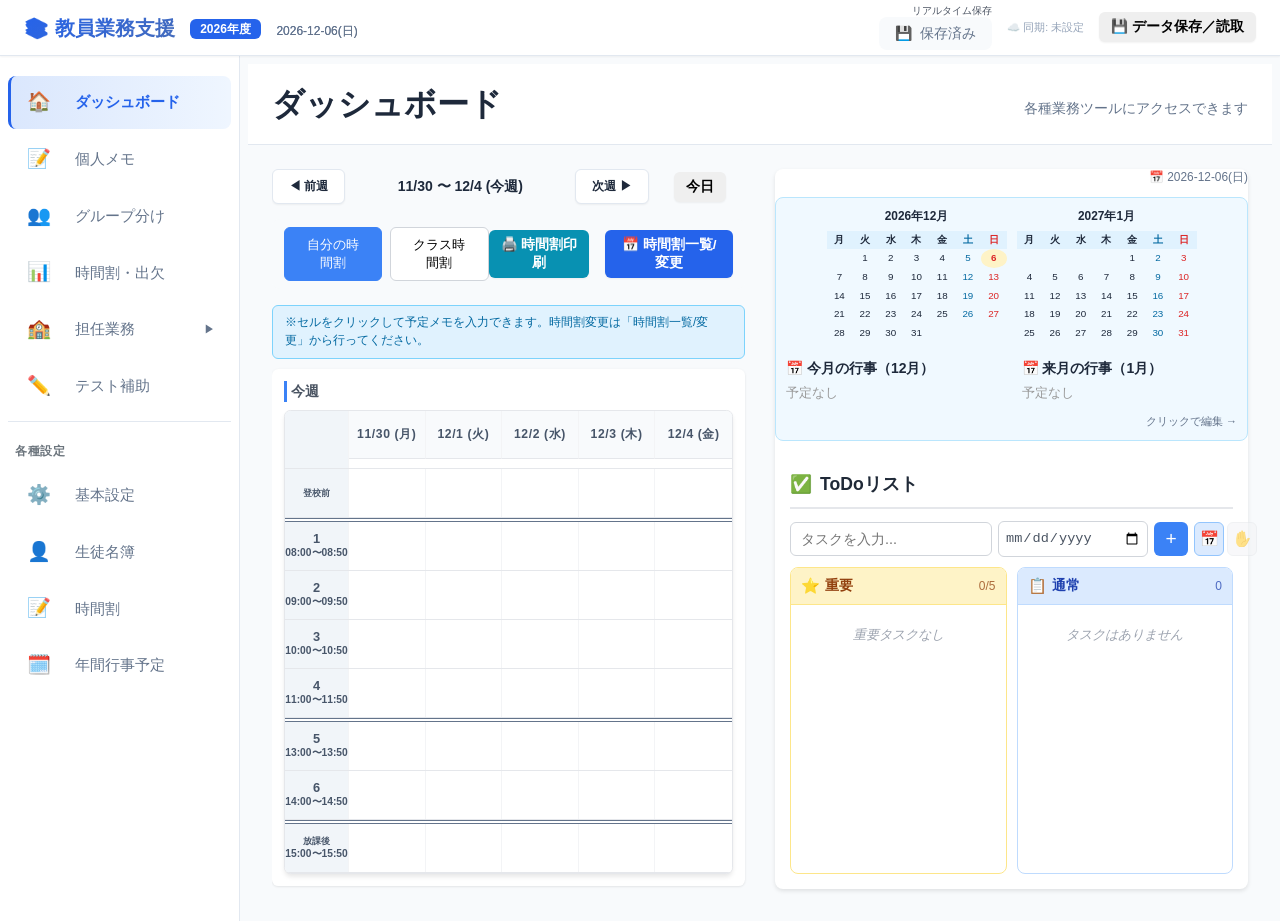
==== commit a2c3fc67: "refactor(ui): 画面の直書きスタイルをCSSクラスへ移し、細かな使いにくさを直す - 設定・メモ・ダッシュボード・出欠・時間割設定・保存/読込モーダルの   style属性を約200か所C" ====
--- a/index.html
+++ b/index.html
@@ -575,9 +575,9 @@
                     <h2>⚙️ 基本設定</h2>
                     <p class="page-description">クラス情報や時間割の基本設定を行います</p>
                 </div>
-                <div style="max-width:900px;">
+                <div class="settings-body">
                     <!-- 基本設定セクション -->
-                    <div class="settings-section" style="background:white; border:1px solid #e2e8f0; border-radius:12px; padding:24px; margin-bottom:20px;">
+                    <div class="settings-section settings-card">
                         <h4 class="settings-section-title">🏫 クラス情報</h4>
                         <div class="settings-grid basic-settings">
                             <div class="form-group">
@@ -614,7 +614,7 @@
                     </div>
 
                     <!-- 曜日ごとの授業数 -->
-                    <div class="settings-section" style="background:white; border:1px solid #e2e8f0; border-radius:12px; padding:24px; margin-bottom:20px;">
+                    <div class="settings-section settings-card">
                         <h4 class="settings-section-title">⏰ 曜日ごとの授業数</h4>
                         <p class="settings-description">各曜日の授業時数（0〜8）を設定してください。</p>
                         <div class="weekday-settings-grid">
@@ -657,73 +657,73 @@
                     </div>
 
                     <!-- 時限ごとの時間設定 -->
-                    <div class="settings-section" style="background:white; border:1px solid #e2e8f0; border-radius:12px; padding:24px; margin-bottom:20px;">
+                    <div class="settings-section settings-card">
                         <h4 class="settings-section-title">🕐 時限ごとの時間設定</h4>
-                        <p class="settings-description">各時限の開始・終了時刻を設定してください。（5分単位）</p>
-                        <div style="margin-bottom:14px; display:flex; align-items:center; gap:10px;">
-                            <label style="font-size:0.9em; color:#64748b;">ダッシュボードへの表示:</label>
-                            <select id="periodTimeDisplay" style="padding:6px 10px; border:1px solid #e2e8f0; border-radius:6px; font-size:0.9em;">
+                        <p class="settings-description">各時限の開始・終了時刻を設定してください。（5分単位。開始を選ぶと終了は50分後が自動で入ります）</p>
+                        <div class="settings-inline-field">
+                            <label for="periodTimeDisplay">ダッシュボードへの表示:</label>
+                            <select id="periodTimeDisplay">
                                 <option value="none">表示しない</option>
                                 <option value="start">開始時刻のみ</option>
                                 <option value="both">開始〜終了</option>
                             </select>
                         </div>
-                        <div id="periodTimesGrid" style="display:grid; grid-template-columns: repeat(auto-fill, minmax(200px, 1fr)); gap:10px;">
+                        <div id="periodTimesGrid" class="period-times-grid">
                             <!-- JS で動的生成 -->
                         </div>
                     </div>
 
                     <!-- 区切り時限設定 -->
-                    <div class="settings-section" style="background:white; border:1px solid #e2e8f0; border-radius:12px; padding:24px; margin-bottom:20px;">
+                    <div class="settings-section settings-card">
                         <h4 class="settings-section-title">📏 時間割の区切り線設定</h4>
                         <p class="settings-description">チェックした時限の<strong>後</strong>に二重線を表示します。午前・昼休み後などの区切りに使用してください。</p>
-                        <div style="display:flex; flex-wrap:wrap; gap:12px; margin-top:10px;">
-                            <label style="display:flex; align-items:center; gap:6px; font-size:0.9em; cursor:pointer;"><input type="checkbox" id="periodDivider1"> 1限後</label>
-                            <label style="display:flex; align-items:center; gap:6px; font-size:0.9em; cursor:pointer;"><input type="checkbox" id="periodDivider2"> 2限後</label>
-                            <label style="display:flex; align-items:center; gap:6px; font-size:0.9em; cursor:pointer;"><input type="checkbox" id="periodDivider3"> 3限後</label>
-                            <label style="display:flex; align-items:center; gap:6px; font-size:0.9em; cursor:pointer;"><input type="checkbox" id="periodDivider4"> 4限後</label>
-                            <label style="display:flex; align-items:center; gap:6px; font-size:0.9em; cursor:pointer;"><input type="checkbox" id="periodDivider5"> 5限後</label>
-                            <label style="display:flex; align-items:center; gap:6px; font-size:0.9em; cursor:pointer;"><input type="checkbox" id="periodDivider6"> 6限後</label>
-                            <label style="display:flex; align-items:center; gap:6px; font-size:0.9em; cursor:pointer;"><input type="checkbox" id="periodDivider7"> 放課後後</label>
-                        </div>
-                    </div>
-
-                    <!-- 保存ボタン -->
-                    <div class="settings-actions" style="background:white; border:1px solid #e2e8f0; border-radius:12px; padding:20px; margin-bottom:20px;">
+                        <div class="check-row-group">
+                            <label class="check-row"><input type="checkbox" id="periodDivider1"> 1限後</label>
+                            <label class="check-row"><input type="checkbox" id="periodDivider2"> 2限後</label>
+                            <label class="check-row"><input type="checkbox" id="periodDivider3"> 3限後</label>
+                            <label class="check-row"><input type="checkbox" id="periodDivider4"> 4限後</label>
+                            <label class="check-row"><input type="checkbox" id="periodDivider5"> 5限後</label>
+                            <label class="check-row"><input type="checkbox" id="periodDivider6"> 6限後</label>
+                            <label class="check-row"><input type="checkbox" id="periodDivider7"> 放課後後</label>
+                        </div>
+                    </div>
+
+                    <!-- クラウド同期 -->
+                    <div class="settings-section settings-card">
+                        <div class="settings-card-header">
+                            <h4>☁️ クラウド同期設定</h4>
+                            <a href="https://github.com/mkt918/Teacher/blob/main/docs/GAS_SETUP_GUIDE.md" target="_blank" rel="noopener" class="btn btn-sm btn-secondary">📖 設定方法を見る</a>
+                        </div>
+                        <p class="settings-description">Google Apps Script (GAS) を用いてデータをクラウドと同期します。(未設定時はローカル保存のみ)。設定方法は右上の「📖 設定方法を見る」から画面操作つきで確認できます。URLと合言葉を入力したら、下の「設定を保存する」を押してください。</p>
+                        <div class="form-group spaced">
+                            <label for="gasEndpointUrl">GASエンドポイントURL</label>
+                            <input type="text" id="gasEndpointUrl" class="form-control-lg full-width" placeholder="https://script.google.com/macros/s/..." autocomplete="off">
+                        </div>
+                        <div class="form-group spaced">
+                            <label for="gasApiKey">合言葉（GASのスクリプト プロパティ API_KEY に設定した値）</label>
+                            <input type="password" id="gasApiKey" class="form-control-lg full-width" autocomplete="off">
+                        </div>
+                        <div class="settings-button-row">
+                            <button class="btn btn-primary" id="syncUploadBtn">☁️ 今すぐクラウドに保存</button>
+                            <button class="btn btn-secondary" id="syncDownloadBtn">☁️ クラウドから読み込む</button>
+                            <span id="manualSyncStatus" class="status-text"></span>
+                        </div>
+                    </div>
+
+                    <!-- 保存ボタン（ページを下までスクロールしても画面の下に表示され続ける） -->
+                    <div class="settings-actions">
                         <p class="current-settings-summary" id="classDisplayText">現在の設定: 未設定</p>
                         <button class="btn btn-primary btn-lg" id="saveClassSettingsBtn">設定を保存する</button>
                     </div>
 
-                    <!-- データ管理 -->
-                    <div class="settings-section" style="background:white; border:1px solid #e2e8f0; border-radius:12px; padding:24px; margin-bottom:20px;">
-                        <div style="display:flex; justify-content:space-between; align-items:center; gap:10px; flex-wrap:wrap;">
-                            <h4 style="margin:0;">☁️ クラウド同期設定</h4>
-                            <a href="https://github.com/mkt918/Teacher/blob/main/docs/GAS_SETUP_GUIDE.md" target="_blank" rel="noopener" class="btn btn-sm btn-secondary">📖 設定方法を見る</a>
-                        </div>
-                        <p class="settings-description">Google Apps Script (GAS) を用いてデータをクラウドと同期します。(未設定時はローカル保存のみ)。設定方法は右上の「📖 設定方法を見る」から画面操作つきで確認できます。</p>
-                        <div class="form-group" style="margin-top: 10px;">
-                            <label for="gasEndpointUrl">GASエンドポイントURL</label>
-                            <input type="text" id="gasEndpointUrl" class="form-control-lg" placeholder="https://script.google.com/macros/s/..." style="width: 100%;" autocomplete="off">
-                        </div>
-                        <div class="form-group" style="margin-top: 10px;">
-                            <label for="gasApiKey">合言葉（GASのスクリプト プロパティ API_KEY に設定した値）</label>
-                            <input type="password" id="gasApiKey" class="form-control-lg" style="width: 100%;" autocomplete="off">
-                        </div>
-                        <div style="margin-top: 14px; display: flex; gap: 10px; align-items: center;">
-                            <button class="btn btn-primary" id="syncUploadBtn">☁️ 今すぐクラウドに保存</button>
-                            <button class="btn btn-secondary" id="syncDownloadBtn">☁️ クラウドから読み込む</button>
-                            <span id="manualSyncStatus" style="font-size:0.85em; color:#64748b;"></span>
-                        </div>
-                    </div>
-
-                    <div class="settings-section" style="background:white; border:1px solid #e2e8f0; border-radius:12px; padding:24px; margin-bottom:20px;">
+                    <div class="settings-section settings-card">
                         <h4>⚠️ データ管理</h4>
                         <button class="btn btn-danger" id="clearAllDataBtn">全データ削除</button>
-                        <p class="help-text">※この操作は取り消せません</p>
+                        <p class="help-text">※この操作は取り消せません（「💾 データ保存／読取」からバックアップファイルを書き出しておくと安心です）</p>
                     </div>
 
                     <!-- アプリ情報 -->
-                    <div class="settings-section" style="background:white; border:1px solid #e2e8f0; border-radius:12px; padding:24px;">
+                    <div class="settings-section settings-card">
                         <h4>ℹ️ アプリ情報</h4>
                         <p>担任業務支援アプリ <span id="appVersionText"></span></p>
                         <p class="help-text">データはブラウザのLocalStorageに保存されます</p>
--- a/css/style.css
+++ b/css/style.css
@@ -1267,3 +1267,330 @@
 }
 .cal-event-date { min-width: 140px; }
 .cal-event-title { flex: 1; }
+
+/* ===== 基本設定ページ ===== */
+#page-settings .settings-body { max-width: 900px; }
+#page-settings .settings-card {
+    background: white;
+    border: 1px solid #e2e8f0;
+    border-radius: 12px;
+    padding: 24px;
+    margin-bottom: 20px;
+}
+#page-settings .settings-card:last-child { margin-bottom: 0; }
+.settings-card-header {
+    display: flex;
+    justify-content: space-between;
+    align-items: center;
+    gap: 10px;
+    flex-wrap: wrap;
+}
+.settings-card-header h4 { margin: 0; }
+.settings-inline-field { margin-bottom: 14px; display: flex; align-items: center; gap: 10px; }
+.settings-inline-field label { font-size: 0.9em; color: #64748b; }
+.settings-inline-field select { padding: 6px 10px; border: 1px solid #e2e8f0; border-radius: 6px; font-size: 0.9em; }
+.period-times-grid { display: grid; grid-template-columns: repeat(auto-fill, minmax(200px, 1fr)); gap: 10px; }
+.period-time-card { background: #f8fafc; border: 1px solid #e2e8f0; border-radius: 8px; padding: 10px 12px; }
+.period-time-label { font-weight: bold; font-size: 0.85em; color: #475569; margin-bottom: 8px; }
+.period-time-inputs { display: flex; align-items: center; gap: 4px; }
+.period-time-inputs select { flex: 1; padding: 5px 4px; border: 1px solid #e2e8f0; border-radius: 6px; font-size: 0.85em; }
+.period-time-inputs span { color: #94a3b8; font-size: 0.8em; }
+.check-row-group { display: flex; flex-wrap: wrap; gap: 12px; margin-top: 10px; }
+.check-row { display: flex; align-items: center; gap: 6px; font-size: 0.9em; cursor: pointer; }
+#page-settings .form-group.spaced { margin-top: 10px; }
+.full-width { width: 100%; }
+.settings-button-row { margin-top: 14px; display: flex; gap: 10px; align-items: center; flex-wrap: wrap; }
+.status-text { font-size: 0.85em; color: #64748b; }
+
+/* 保存ボタンはスクロールしても画面下に残す（クラウド設定を入力してから上に戻らずに保存できる） */
+#page-settings .settings-actions {
+    position: sticky;
+    bottom: 12px;
+    z-index: 5;
+    display: flex;
+    align-items: center;
+    justify-content: space-between;
+    gap: 12px;
+    flex-wrap: wrap;
+    margin: 0 0 20px;
+    padding: 14px 20px;
+    background: white;
+    border: 1px solid #bfdbfe;
+    border-radius: 12px;
+    box-shadow: 0 6px 20px rgba(15, 23, 42, 0.12);
+    text-align: left;
+}
+#page-settings .settings-actions .current-settings-summary { margin: 0; }
+
+/* ===== 個人メモ ===== */
+.memo-list-item {
+    position: relative;
+    margin-bottom: 5px;
+    padding: 10px;
+    border: 1px solid #e0e0e0;
+    border-radius: 6px;
+    background: #f8f9fa;
+    cursor: pointer;
+}
+.memo-list-item:hover { border-color: #93c5fd; }
+.memo-list-item.active { background: #dbeafe; border-color: #93c5fd; }
+.memo-list-item-row { display: flex; justify-content: space-between; align-items: center; }
+.memo-list-item-row:first-child { align-items: flex-start; margin-bottom: 3px; }
+.memo-list-item-title { flex: 1; font-weight: bold; font-size: 0.9em; }
+.memo-list-item-date { font-size: 0.75em; color: #666; }
+.memo-list-item-preview {
+    max-width: 100px;
+    overflow: hidden;
+    text-overflow: ellipsis;
+    white-space: nowrap;
+    font-size: 0.75em;
+    color: #999;
+}
+.pin-btn {
+    padding: 2px 6px;
+    border: none;
+    border-radius: 4px;
+    background: none;
+    color: #9ca3af;
+    opacity: 0.5;
+    font-size: 1em;
+    cursor: pointer;
+    transition: all 0.2s;
+}
+.pin-btn:hover { opacity: 1; }
+.pin-btn.pinned { color: #d97706; background: #fef3c7; opacity: 1; }
+
+#memoStudentList .memo-student-item {
+    display: flex;
+    justify-content: space-between;
+    align-items: center;
+    margin: 0;
+    padding: 10px 12px;
+    border-radius: 0;
+    border-bottom: 1px solid #f0f0f0;
+}
+#memoStudentList .memo-student-item.active { background: #dbeafe; color: inherit; }
+.memo-student-number { font-weight: bold; color: #374151; }
+.memo-student-name { margin-left: 8px; }
+.memo-has-memo { color: #0284c7; }
+.memo-student-empty { padding: 15px; color: #999; font-size: 0.9em; text-align: center; }
+
+#memoEditorContainer .memo-editor-header { margin-bottom: 15px; }
+#memoEditorContainer .memo-editor-header h3 { margin: 0; }
+.memo-editor-header-row { display: flex; justify-content: space-between; align-items: center; gap: 10px; }
+.memo-title-input {
+    flex: 1;
+    padding: 5px;
+    border: none;
+    border-bottom: 2px solid #e0e0e0;
+    outline: none;
+    font-size: 1.2em;
+    font-weight: bold;
+}
+.memo-title-input:focus { border-bottom-color: var(--primary-color); }
+.memo-delete-btn { color: #dc2626; }
+.memo-textarea {
+    width: 100%;
+    height: calc(100% - 60px);
+    min-height: 300px;
+    padding: 15px;
+    border: 1px solid #ddd;
+    border-radius: 8px;
+    font-size: 1em;
+    line-height: 1.6;
+    resize: vertical;
+}
+.memo-textarea:focus { outline: none; border-color: var(--primary-color); box-shadow: 0 0 0 3px rgba(37, 99, 235, 0.1); }
+
+/* ===== 保存・読込モーダル（HistoryModal） ===== */
+.history-save-box {
+    margin-bottom: 20px;
+    padding: 15px;
+    border: 1px solid #c6f6d5;
+    border-radius: 8px;
+    background: #f0fff4;
+}
+.history-save-box h4 { margin-top: 0; color: #2f855a; }
+.history-save-row { display: flex; gap: 10px; }
+.history-save-row input { flex: 1; }
+.history-list-title { padding-bottom: 5px; border-bottom: 2px solid #eee; }
+.history-list { max-height: 400px; overflow-y: auto; }
+.history-empty { padding: 20px; color: #666; text-align: center; }
+
+/* ===== ダッシュボード: 今月・来月の行事 ===== */
+.month-events-panel {
+    margin-bottom: 15px;
+    padding: 10px;
+    border: 1px solid #bae6fd;
+    border-radius: 8px;
+    background: #f0f9ff;
+    cursor: pointer;
+}
+.month-events-panel:hover { border-color: #7dd3fc; }
+.mini-calendars { display: flex; justify-content: center; gap: 10px; margin-bottom: 15px; }
+.mini-calendar { flex: 1; min-width: 140px; max-width: 180px; }
+.mini-calendar-title { margin-bottom: 5px; text-align: center; font-weight: bold; font-size: 0.85em; }
+.mini-calendar table { width: 100%; border-collapse: collapse; table-layout: fixed; font-size: 0.7em; }
+.mini-calendar thead tr { background: #e0f2fe; }
+.mini-calendar th, .mini-calendar td { padding: 2px; text-align: center; }
+.mini-calendar .sat { color: #0369a1; }
+.mini-calendar .sun { color: #dc2626; }
+.mini-calendar td.has-event { background: #dbeafe; border-radius: 3px; }
+.mini-calendar td.highlight { color: #dc2626; font-weight: bold; }
+.mini-calendar td.today { background: #fef3c7; border-radius: 50%; font-weight: bold; }
+.month-events-lists { display: flex; gap: 20px; margin-bottom: 10px; }
+.month-events-list { flex: 1; }
+.month-events-empty { margin: 5px 0 0; color: #999; font-size: 0.9em; }
+.month-event { margin-top: 5px; font-size: 0.9em; }
+.month-event-date { color: #0369a1; }
+.month-event.highlight, .month-event.highlight .month-event-date { color: #dc2626; font-weight: bold; }
+.month-events-hint { margin: 0; text-align: right; font-size: 0.8em; color: #64748b; }
+.todo-note-mark { opacity: 0.6; }
+
+/* ===== 共通の小さなユーティリティ ===== */
+.text-left { text-align: left; }
+.text-center { text-align: center; }
+.push-right { margin-left: auto; }
+.form-error { color: var(--danger-color); font-weight: 600; }
+.table-empty { padding: 12px; text-align: center; color: #94a3b8; }
+
+/* 縦に長いモーダル: 見出しを固定して本文だけスクロールする */
+.modal-content.modal-scroll { display: flex; flex-direction: column; max-height: 85vh; }
+.modal-body-scroll { flex: 1; overflow-y: auto; }
+.modal-content.modal-narrow { max-width: 420px; max-height: 80vh; }
+.modal-content.modal-medium { max-width: 640px; }
+.modal-content.modal-wide { max-width: 980px; width: 96vw; }
+
+/* ===== 時間割・出欠 ===== */
+.tt-after-school { font-size: 0.8em; word-break: keep-all; }
+.stats-controls {
+    display: flex;
+    flex-wrap: wrap;
+    align-items: center;
+    gap: 10px;
+    margin-bottom: 20px;
+    padding: 15px;
+    border: 1px solid #e2e8f0;
+    border-radius: 8px;
+    background: #f8fafc;
+}
+.stats-controls label { font-size: 0.9em; font-weight: bold; }
+.stats-controls input[type="date"] { padding: 5px 10px; border: 1px solid #cbd5e1; border-radius: 4px; }
+.stats-controls .btn { padding: 5px 15px; }
+.subject-stat-card { cursor: pointer; }
+.subject-stat-card:hover { border-color: #93c5fd; }
+.stats-empty { grid-column: 1 / -1; padding: 20px; text-align: center; color: #64748b; }
+.stat-card.stat-card-total { background: #f1f5f9; border-color: #3b82f6; }
+.stat-card-total .stat-label:first-child { color: #3b82f6; font-weight: bold; }
+.stat-card-total .stat-value { color: #1e293b; }
+.stats-note { margin-top: 15px; font-size: 0.8em; color: #64748b; }
+
+/* 欠席の判定（順調・注意・要注意・留年基準超過） */
+.att-level-ok { background: #f1f5f9; color: #475569; }
+.att-level-warn { background: #fef9c3; color: #854d0e; }
+.att-level-strong { background: #fee2e2; color: #b91c1c; }
+.att-level-retention { background: #1e293b; color: #fff; }
+.att-summary-guide { margin-bottom: 12px; font-weight: bold; }
+
+/* 科目の授業一覧 */
+.lesson-range { margin-bottom: 8px; font-size: 0.8em; color: #94a3b8; }
+.lesson-table { width: 100%; border-collapse: collapse; }
+.lesson-table thead tr { border-bottom: 2px solid #e2e8f0; background: #f1f5f9; }
+.lesson-table th, .lesson-table td { padding: 5px 10px; text-align: left; }
+.lesson-table .lesson-no { width: 40px; text-align: center; color: #64748b; font-size: 0.85em; }
+.lesson-table .text-center { text-align: center; }
+.lesson-table tbody tr:nth-child(even) { background: #f8fafc; }
+
+/* 出欠入力・欠席一覧 */
+.att-calendar-title { margin: 0; min-width: 120px; text-align: center; }
+.att-table-hint { font-size: 0.9em; color: #666; text-align: right; }
+.att-abslist-table:not(.att-crosstab-table) td { padding: 6px 12px; }
+
+/* ===== 週間スケジュール・時間割一覧／変更 ===== */
+.schedule-actions #printTimetableBtn { margin-right: 8px; }
+.schedule-memo-notice {
+    margin-bottom: 10px;
+    padding: 8px 12px;
+    border: 1px solid #7dd3fc;
+    border-radius: 6px;
+    background: #e0f2fe;
+    font-size: 0.85em;
+    color: #0369a1;
+}
+.schedule-wrapper { zoom: 0.8; }
+.period-number.period-number-small { font-size: 0.7em; line-height: 1.2; word-break: keep-all; }
+th.tt-after-school, td.period-cell.tt-after-school { font-size: 0.8em; word-break: keep-all; }
+
+.modal-content.tt-list-modal { width: 1400px; max-width: 95%; max-height: 90vh; }
+.tt-list-header-actions { display: flex; align-items: center; gap: 8px; }
+.tt-list-autosave { font-size: 0.85em; color: #15803d; font-weight: 600; }
+.timetable-list-notice {
+    margin-bottom: 15px;
+    padding: 10px 15px;
+    border: 1px solid #fcd34d;
+    border-radius: 6px;
+    background: #fef3c7;
+    font-size: 0.9em;
+}
+.timetable-list-controls { display: flex; flex-wrap: wrap; align-items: center; gap: 15px; margin-bottom: 15px; }
+.timetable-list-controls .timetable-tabs { gap: 5px; }
+.tt-list-group { display: flex; align-items: center; gap: 8px; }
+
+/* 時間割設定（ドラッグ＆ドロップの編集表） */
+.tt-edit-title { margin-bottom: 10px; }
+.timetable-edit-table { width: 100%; margin-bottom: 15px; border-collapse: collapse; }
+.timetable-edit-table th, .timetable-edit-table td { padding: 8px; border: 1px solid #ddd; }
+.timetable-edit-table .tt-edit-period { font-weight: bold; text-align: center; }
+.timetable-edit-table .tt-cell {
+    position: relative;
+    min-height: 40px;
+    background: white;
+    text-align: center;
+    cursor: pointer;
+}
+.timetable-edit-table .tt-cell:hover { background: #f0f9ff; }
+.timetable-edit-table .tt-cell.filled { background: #e0f2fe; }
+.timetable-edit-table .tt-cell.drag-over { background: #bfdbfe; }
+.tt-cell-empty { color: #ccc; }
+.cell-clear-btn {
+    position: absolute;
+    top: 2px;
+    right: 2px;
+    display: flex;
+    align-items: center;
+    justify-content: center;
+    width: 18px;
+    height: 18px;
+    border: none;
+    border-radius: 50%;
+    background: rgba(0, 0, 0, 0.1);
+    font-size: 10px;
+    opacity: 0.6;
+    cursor: pointer;
+}
+.cell-clear-btn:hover { opacity: 1; background: #fecaca; }
+.subjects-tally-area { margin-bottom: 15px; padding: 10px; border-radius: 8px; background: #f1f5f9; font-size: 0.85em; }
+.tally-content { display: flex; flex-wrap: wrap; gap: 10px; margin-top: 5px; }
+.tally-item { padding: 4px 10px; border: 1px solid #e2e8f0; border-radius: 4px; background: white; }
+.tally-empty { color: #64748b; }
+.subject-master-area { padding: 10px; border: 1px dashed #cbd5e1; border-radius: 8px; background: #f8fafc; }
+.subject-master-header { display: flex; justify-content: space-between; align-items: center; gap: 8px; margin-bottom: 8px; }
+.subject-master-header span { font-size: 0.9em; color: #64748b; }
+.subject-cards { display: flex; flex-wrap: wrap; gap: 8px; }
+.subject-card {
+    display: flex;
+    align-items: center;
+    gap: 4px;
+    padding: 6px 12px;
+    border: 1px solid #e2e8f0;
+    border-radius: 6px;
+    background: white;
+    cursor: grab;
+    user-select: none;
+}
+.subject-card.selected { border-color: #3b82f6; box-shadow: 0 0 0 2px rgba(59, 130, 246, 0.25); }
+.subject-card.dragging { opacity: 0.5; }
+.edit-subject-btn, .delete-subject-btn { border: none; background: none; cursor: pointer; }
+.edit-subject-btn { padding: 0 2px; color: #60a5fa; font-size: 12px; }
+.delete-subject-btn { color: #94a3b8; font-size: 14px; }
+.delete-subject-btn:hover { color: #dc2626; }
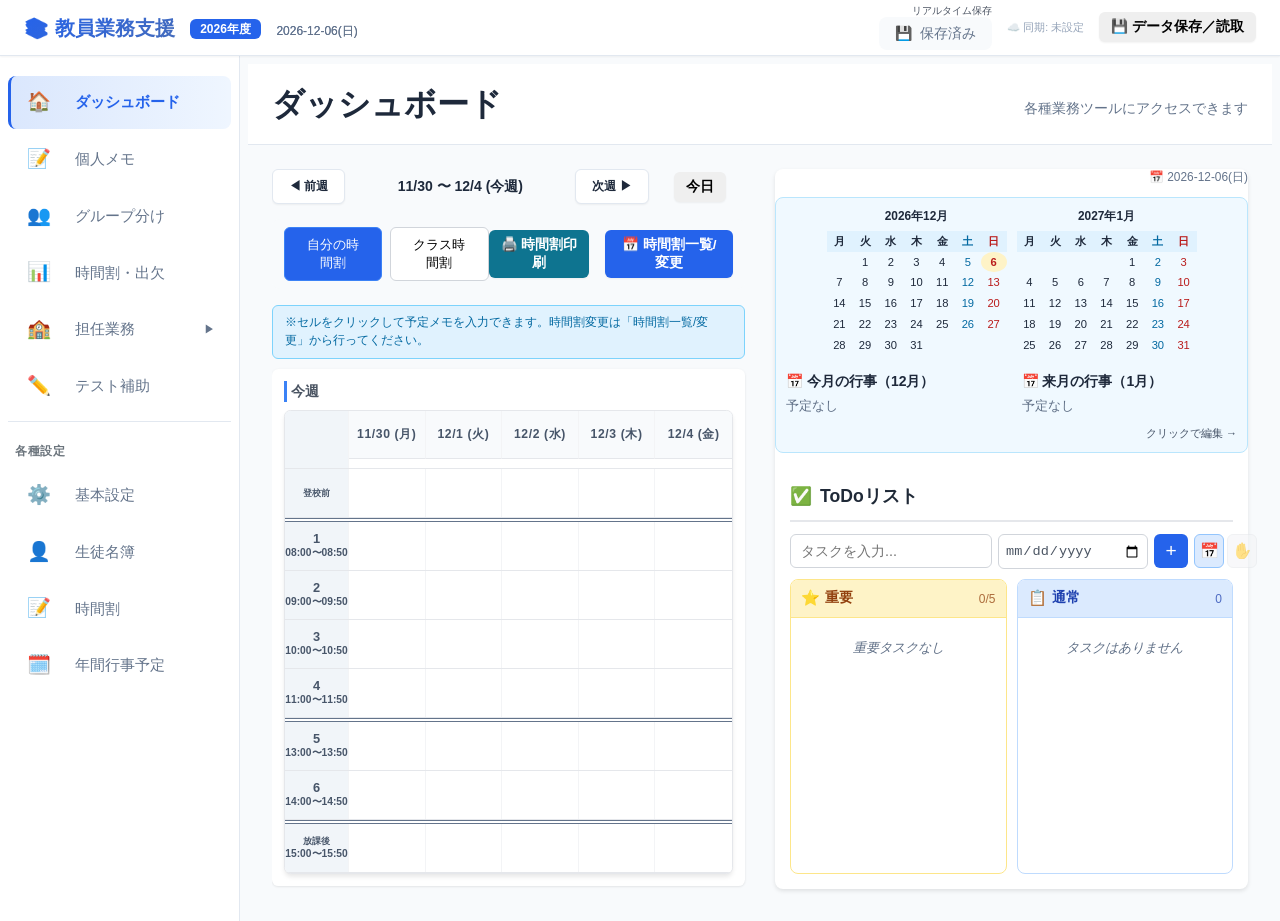
==== commit a04a4066: "style: 読みにくい文字色・小さすぎる文字・スマホで押しにくい部品を、全ページの計測にもとづいて直す - 薄いグレーの文字(--text-light)を、背景に対して読める濃さに統一 - 青・緑・" ====
--- a/index.html
+++ b/index.html
@@ -5,8 +5,8 @@
     <meta charset="UTF-8">
     <meta name="viewport" content="width=device-width, initial-scale=1.0">
     <title>教員業務支援アプリ</title>
-    <link rel="stylesheet" href="css/style.css?v=20260923a">
-    <link rel="stylesheet" href="css/modern-ui.css?v=20260923a">
+    <link rel="stylesheet" href="css/style.css?v=20261019b">
+    <link rel="stylesheet" href="css/modern-ui.css?v=20261019b">
 </head>
 
 <body>
@@ -19,22 +19,19 @@
         </button>
         <div class="header-left">
             <h1 class="app-title">📚 教員業務支援
-                <span id="headerFiscalYear"
-                    style="font-size: 0.6em; font-weight: bold; margin-left: 10px; color: #ffffff; -webkit-text-fill-color: #ffffff; background: #2563eb; padding: 3px 10px; border-radius: 6px; vertical-align: middle;"></span>
-                <span id="headerDate"
-                    style="font-size: 0.6em; font-weight: normal; margin-left: 10px; color: #64748b; -webkit-text-fill-color: #64748b;"></span></h1>
+                <span id="headerFiscalYear" class="header-fiscal-year"></span>
+                <span id="headerDate" class="header-date"></span></h1>
         </div>
         <div class="header-right">
-            <div class="header-save-controls" style="display: flex; align-items: center; gap: 15px;">
-                <div class="save-status-group"
-                    style="display: flex; flex-direction: column; align-items: flex-end; line-height: 1.2;">
-                    <span id="saveModeLabel" style="font-size: 0.7em; opacity: 0.8;">リアルタイム保存</span>
+            <div class="header-save-controls">
+                <div class="save-status-group">
+                    <span id="saveModeLabel" class="save-mode-label">リアルタイム保存</span>
                     <div class="save-indicator" id="saveIndicator">
                         <span class="save-icon">💾</span>
                         <span class="save-text">保存済み</span>
                     </div>
                 </div>
-                <span id="cloudSyncStatus" style="font-size:0.75em; color:#94a3b8;">☁️ 同期: 未設定</span>
+                <span id="cloudSyncStatus" class="cloud-sync-status">☁️ 同期: 未設定</span>
                 <button class="btn btn-sm btn-success" id="stateManageBtn">💾 データ保存／読取</button>
             </div>
         </div>
@@ -66,9 +63,9 @@
                     <a href="javascript:void(0)" class="nav-item nav-group-toggle" id="homeroomToggle">
                         <span class="nav-icon">🏫</span>
                         <span class="nav-label">担任業務</span>
-                        <span class="nav-arrow" id="homeroomArrow" style="margin-left:auto; font-size:0.75em; transition:transform 0.2s;">▶</span>
+                        <span class="nav-arrow" id="homeroomArrow">▶</span>
                     </a>
-                    <div class="nav-submenu" id="homeroomSubmenu" style="display:none; padding-left:12px;">
+                    <div class="nav-submenu" id="homeroomSubmenu" style="display:none;">
                         <a href="#seating" class="nav-item nav-subitem" data-page="seating">
                             <span class="nav-icon">🪑</span>
                             <span class="nav-label">席替え</span>
@@ -128,13 +125,11 @@
 
                 <div class="dashboard-container">
                     <div class="dashboard-main">
-                        <div class="schedule-nav"
-                            style="display: flex; gap: 15px; align-items: center; margin-bottom: 15px;">
+                        <div class="schedule-nav">
                             <button class="btn btn-secondary" id="prevWeekBtn">◀ 前週</button>
-                            <span id="weekRangeDisplay"
-                                style="font-weight: bold; min-width: 200px; text-align: center;"></span>
+                            <span id="weekRangeDisplay" class="week-range-display"></span>
                             <button class="btn btn-secondary" id="nextWeekBtn">次週 ▶</button>
-                            <button class="btn btn-sm" id="todayBtn" style="margin-left: 10px;">今日</button>
+                            <button class="btn btn-sm schedule-today-btn" id="todayBtn">今日</button>
                         </div>
                         <div id="dashboardSchedule">
                             <!-- JSで4週間スケジュールを描画 -->
@@ -142,8 +137,7 @@
                     </div>
 
                     <div class="dashboard-side dashboard-side--wide">
-                        <div id="todayDateDisplay"
-                            style="text-align: right; font-size: 0.85em; color: #64748b; margin-bottom: 10px;"></div>
+                        <div id="todayDateDisplay" class="today-date-display"></div>
                         <div class="todo-panel">
                             <h3><span class="icon">✅</span> ToDoリスト</h3>
                             <!-- 入力エリア -->
@@ -230,23 +224,21 @@
                     <!-- 左サイドバー: 個人メモリスト + 生徒メモアコーディオン -->
                     <div class="memo-sidebar">
                         <!-- 新規メモ追加エリア -->
-                        <div class="memo-add-area" style="margin-bottom: 15px;">
-                            <button class="btn btn-primary" id="addPersonalMemoBtn" style="width: 100%;">+ 新規メモ</button>
+                        <div class="memo-add-area">
+                            <button class="btn btn-primary full-width" id="addPersonalMemoBtn">+ 新規メモ</button>
                         </div>
 
                         <!-- 個人メモリスト -->
-                        <div class="personal-memo-list" id="personalMemoList" style="margin-bottom: 15px;">
+                        <div class="personal-memo-list" id="personalMemoList">
                             <!-- JSで描画 -->
                         </div>
 
                         <!-- 生徒メモアコーディオン -->
-                        <div class="student-memo-accordion-header" id="studentMemoAccordionHeader"
-                            style="background: #e0f2fe; padding: 10px 12px; border-radius: 6px; cursor: pointer; display: flex; justify-content: space-between; align-items: center;">
-                            <span style="font-weight: bold;">👥 生徒メモ</span>
+                        <div class="student-memo-accordion-header" id="studentMemoAccordionHeader">
+                            <span class="student-memo-accordion-title">👥 生徒メモ</span>
                             <span class="accordion-arrow" id="studentAccordionArrow">▼</span>
                         </div>
-                        <div class="student-memo-list" id="memoStudentList"
-                            style="display: none; margin-top: 5px; max-height: 300px; overflow-y: auto; border: 1px solid #e0e0e0; border-radius: 6px;">
+                        <div class="student-memo-list" id="memoStudentList" style="display: none;">
                             <!-- JSで描画 -->
                         </div>
                     </div>
@@ -267,9 +259,9 @@
             <div class="page" id="page-seating">
                 <div class="page-header">
                     <h2>🪑 席替えツール</h2>
-                    <div class="page-actions" style="display: flex; align-items: center; gap: 10px;">
+                    <div class="page-actions page-actions-row">
                         <button class="btn btn-secondary" id="seatingHelpToggleBtn">❓ 使い方</button>
-                        <div style="width: 1px; height: 24px; background: #ccc; margin: 0 5px;"></div>
+                        <div class="toolbar-divider"></div>
                         <button class="btn btn-secondary" id="printSeatingBtn">🖨️ 印刷</button>
                         <button class="btn btn-success" id="openSaveHistoryModalBtn">💾 保存／読込</button>
                     </div>
@@ -333,7 +325,7 @@
                         <div class="seating-controls">
                             <h3><span class="step-badge">2</span> 割り当てる</h3>
                             <p class="seating-controls-note">右の生徒を座席にドラッグするか、下のボタンで自動的に割り当てます。</p>
-                            <div style="display: flex; flex-direction: column; gap: 8px; margin-top: 10px;">
+                            <div class="button-stack">
                                 <button class="btn btn-primary" id="randomSeatingBtn">🎲 ランダムで割り当てる</button>
                                 <button class="btn btn-secondary" id="arrangeByNumberBtn">📊 出席番号順に並べる</button>
                                 <button class="btn btn-outline-danger" id="clearSeatingBtn">🗑️ すべて空席にする</button>
@@ -365,7 +357,7 @@
                     <h2>📅 保護者会時間決定</h2>
                     <div class="page-actions">
                         <button class="btn btn-secondary" id="meetingHelpToggleBtn">❓ 使い方</button>
-                        <div style="width: 1px; height: 24px; background: #ccc; margin: 0 5px;"></div>
+                        <div class="toolbar-divider"></div>
                         <button class="btn btn-secondary" id="printMeetingNumberBtn">🖨️ 番号のみ印刷</button>
                         <button class="btn btn-secondary" id="printMeetingFullBtn">🖨️ 番号+名前で印刷</button>
                         <button class="btn btn-success" id="openMeetingHistoryModalBtn">💾 保存／読込</button>
@@ -375,7 +367,7 @@
 
                 <!-- 使い方ガイド -->
                 <div class="seating-help-panel" id="meetingHelpPanel" style="display:none;">
-                    <div class="seating-help-grid" style="grid-template-columns: repeat(4, 1fr);">
+                    <div class="seating-help-grid seating-help-grid-4">
                         <div class="seating-help-block">
                             <div class="seating-help-step">STEP 1</div>
                             <div class="seating-help-title">⚙️ 日程を設定する</div>
@@ -406,13 +398,12 @@
                 <div class="meeting-container">
                     <!-- 左サイド: 未割り当て生徒 -->
                     <div class="meeting-sidebar">
-                        <div
-                            style="display: flex; justify-content: space-between; align-items: center; margin-bottom: 4px;">
-                            <h3 style="margin: 0;">② 👤 未割り当ての生徒</h3>
+                        <div class="meeting-panel-header">
+                            <h3>② 👤 未割り当ての生徒</h3>
                             <button class="btn btn-sm btn-outline-danger" id="resetAllPrefsBtn">希望を全員分リセット</button>
                         </div>
-                        <p class="seating-controls-note" id="meetingPrefProgress" style="margin-bottom:8px;"></p>
-                        <div style="display:flex; gap:6px; flex-wrap:wrap; margin-bottom:8px;">
+                        <p class="seating-controls-note" id="meetingPrefProgress"></p>
+                        <div class="meeting-pref-io">
                             <button class="btn btn-sm btn-outline-primary" id="exportPreferenceTemplateBtn" title="保護者に書いてもらう内容を表計算に写すための入力シート（説明つきCSV）を書き出します">📄 希望入力シートを出力</button>
                             <button class="btn btn-sm btn-outline-primary" id="importPreferenceSheetBtn" title="記入済みの入力シート（CSV）から希望時間をまとめて登録します">📥 希望を読み込む</button>
                         </div>
@@ -425,12 +416,11 @@
 
                     <!-- メイン: スケジュール表 -->
                     <div class="meeting-main">
-                        <div
-                            style="display: flex; justify-content: space-between; align-items: center; margin-bottom: 10px;">
-                            <h3 id="scheduleTitle" style="margin: 0;">③ スケジュール表</h3>
-                            <div style="display: flex; gap: 10px;">
-                                <button class="btn btn-info" id="checkPreferencesBtn" style="font-weight: bold;">🔍 希望どおりか確認する</button>
-                                <button class="btn btn-warning" id="autoScheduleMeetingBtn" style="font-weight: bold;">⚡ 自動配置する</button>
+                        <div class="meeting-panel-header meeting-panel-header-main">
+                            <h3 id="scheduleTitle">③ スケジュール表</h3>
+                            <div class="meeting-header-actions">
+                                <button class="btn btn-info bold" id="checkPreferencesBtn">🔍 希望どおりか確認する</button>
+                                <button class="btn btn-warning bold" id="autoScheduleMeetingBtn">⚡ 自動配置する</button>
                                 <button class="btn btn-outline-danger" id="clearMeetingBtn">🗑️ 日程をやり直す</button>
                             </div>
                         </div>
@@ -538,12 +528,9 @@
                 <div class="page-header">
                     <h2>時間割・出欠管理</h2>
                     <div class="page-actions">
-                        <div class="attendance-mode-tabs"
-                            style="display: inline-flex; background: #f1f5f9; padding: 4px; border-radius: 8px; margin-right: 15px;">
-                            <button class="btn btn-sm active" id="classroomModeBtn"
-                                style="border: none; border-radius: 6px;">担任モード</button>
-                            <button class="btn btn-sm" id="teacherModeBtn"
-                                style="background: transparent; border: none; border-radius: 6px;">授業担当モード</button>
+                        <div class="attendance-mode-tabs" role="group" aria-label="表示モード">
+                            <button class="btn btn-sm active" id="classroomModeBtn" aria-pressed="true">担任モード</button>
+                            <button class="btn btn-sm" id="teacherModeBtn" aria-pressed="false">授業担当モード</button>
                         </div>
                         <button class="btn btn-secondary" id="printAttendanceBtn">🖨️ 印刷</button>
                     </div>
@@ -743,26 +730,25 @@
                     </div>
                 </div>
                 <div class="calendar-container">
-                    <div class="calendar-nav"
-                        style="display: flex; gap: 10px; margin-bottom: 20px; align-items: center;">
+                    <div class="calendar-nav">
                         <button class="btn btn-secondary" id="prevMonthBtn">◀ 前月</button>
-                        <h3 id="calendarMonthDisplay" style="margin: 0; min-width: 150px; text-align: center;"></h3>
+                        <h3 id="calendarMonthDisplay" class="calendar-month-display"></h3>
                         <button class="btn btn-secondary" id="nextMonthBtn">次月 ▶</button>
                     </div>
                     <div id="calendarGrid" class="calendar-grid"></div>
-                    <div id="eventList" class="event-list" style="margin-top: 20px;"></div>
+                    <div id="eventList" class="event-list"></div>
                 </div>
             </div>
 
             <!-- モーダル: CSVテンプレート出力（期間指定） -->
             <div class="modal" id="calendarCsvExportModal" role="dialog" aria-modal="true">
-                <div class="modal-content" style="min-width: 400px; width: 480px; max-width: 90vw;">
+                <div class="modal-content modal-csv">
                     <div class="modal-header">
                         <h3>📤 CSVテンプレート出力</h3>
                         <button class="modal-close" aria-label="閉じる" id="closeCalendarCsvExportModal">✕</button>
                     </div>
                     <div class="modal-body">
-                        <p style="font-size: 0.875rem; color: #6b7280; margin-bottom: 1rem;">
+                        <p class="modal-description">
                             出力する期間を指定してください。<br>
                             既存の行事データが含まれた状態でCSVをダウンロードします。
                         </p>
@@ -784,7 +770,7 @@
 
             <!-- モーダル: CSVインポート（モード選択） -->
             <div class="modal" id="calendarCsvImportModal" role="dialog" aria-modal="true">
-                <div class="modal-content" style="min-width: 400px; width: 480px; max-width: 90vw;">
+                <div class="modal-content modal-csv">
                     <div class="modal-header">
                         <h3>📥 CSVインポート</h3>
                         <button class="modal-close" aria-label="閉じる" id="closeCalendarCsvImportModal">✕</button>
@@ -792,25 +778,25 @@
                     <div class="modal-body">
                         <div class="form-group">
                             <label>インポートモード</label>
-                            <div style="display: flex; flex-direction: column; gap: 10px; margin-top: 8px;">
-                                <label style="display: flex; align-items: flex-start; gap: 10px; cursor: pointer;">
-                                    <input type="radio" name="csvImportMode" value="append" checked style="margin-top: 3px; flex-shrink: 0;">
+                            <div class="radio-options">
+                                <label class="radio-option">
+                                    <input type="radio" name="csvImportMode" value="append" checked>
                                     <span>
                                         <strong>追加</strong><br>
-                                        <span style="font-size: 0.8rem; color: #6b7280;">既存の行事データを保持したまま、CSVの内容を追加します。</span>
+                                        <span class="radio-option-note">既存の行事データを保持したまま、CSVの内容を追加します。</span>
                                     </span>
                                 </label>
-                                <label style="display: flex; align-items: flex-start; gap: 10px; cursor: pointer;">
-                                    <input type="radio" name="csvImportMode" value="overwrite" style="margin-top: 3px; flex-shrink: 0;">
+                                <label class="radio-option">
+                                    <input type="radio" name="csvImportMode" value="overwrite">
                                     <span>
-                                        <strong style="color: #dc2626;">完全上書き</strong><br>
-                                        <span style="font-size: 0.8rem; color: #dc2626;">警告: 現在の全行事データが削除されます。この操作は元に戻せません。</span>
+                                        <strong class="text-danger">完全上書き</strong><br>
+                                        <span class="radio-option-note text-danger">警告: 現在の全行事データが削除されます。この操作は元に戻せません。</span>
                                     </span>
                                 </label>
                             </div>
                         </div>
-                        <div id="csvImportWarning" style="display: none; background: #fef2f2; border: 1px solid #fecaca; border-radius: 6px; padding: 10px; margin-top: 10px;">
-                            <p style="color: #dc2626; font-size: 0.875rem; margin: 0;">
+                        <div id="csvImportWarning" class="warning-box" style="display: none;">
+                            <p>
                                 ⚠️ 現在登録されている全行事データが削除されます。本当によろしいですか？
                             </p>
                         </div>
@@ -830,12 +816,12 @@
                         <button class="btn btn-secondary" id="saveTimetableBtn">💾 保存</button>
                     </div>
                 </div>
-                <div class="timetable-settings-container" style="display: flex; gap: 30px;">
-                    <div class="timetable-edit-section" style="flex: 1;">
+                <div class="timetable-settings-container">
+                    <div class="timetable-edit-section">
                         <h3>クラス時間割</h3>
                         <div id="classTimetableEdit" class="timetable-edit-grid"></div>
                     </div>
-                    <div class="timetable-edit-section" style="flex: 1;">
+                    <div class="timetable-edit-section">
                         <h3>自分の時間割</h3>
                         <div id="myTimetableEdit" class="timetable-edit-grid"></div>
                     </div>
@@ -899,24 +885,24 @@
                 <input type="hidden" id="todoDetailId">
                 <div class="form-group">
                     <label for="todoDetailText">タスク名</label>
-                    <input type="text" id="todoDetailText" class="form-control" style="width: 100%; padding: 8px; border: 1px solid #ddd; border-radius: 4px;" placeholder="タスクを入力...">
+                    <input type="text" id="todoDetailText" class="form-control" placeholder="タスクを入力...">
                 </div>
                 <div class="form-group">
                     <label for="todoDetailDate">期限日</label>
-                    <input type="date" id="todoDetailDate" class="form-control" style="width: 100%; padding: 8px; border: 1px solid #ddd; border-radius: 4px;">
+                    <input type="date" id="todoDetailDate" class="form-control">
                 </div>
                 <div class="form-group">
                     <label for="todoDetailNote">詳細・メモ</label>
-                    <textarea id="todoDetailNote" class="form-control" rows="4" style="width: 100%; padding: 8px; border: 1px solid #ddd; border-radius: 4px;" placeholder="詳細な内容やメモを入力..."></textarea>
-                </div>
-                <div class="form-group" style="display: flex; align-items: center; gap: 10px; margin-top: 10px;">
-                    <input type="checkbox" id="todoDetailImportant" style="width: 20px; height: 20px; cursor: pointer;">
-                    <label for="todoDetailImportant" style="margin: 0; cursor: pointer;">重要タスク（⭐）</label>
-                </div>
-            </div>
-            <div class="modal-footer" style="display: flex; justify-content: space-between; padding-top: 15px; border-top: 1px solid #eee;">
+                    <textarea id="todoDetailNote" class="form-control" rows="4" placeholder="詳細な内容やメモを入力..."></textarea>
+                </div>
+                <div class="form-group form-check-row">
+                    <input type="checkbox" id="todoDetailImportant">
+                    <label for="todoDetailImportant">重要タスク（⭐）</label>
+                </div>
+            </div>
+            <div class="modal-footer modal-footer-split">
                 <button class="btn btn-outline-danger" id="deleteTodoDetailBtn">🗑 削除</button>
-                <div style="display: flex; gap: 10px;">
+                <div class="modal-footer-actions">
                     <button class="btn btn-secondary" id="cancelTodoDetailBtn">キャンセル</button>
                     <button class="btn btn-primary" id="saveTodoDetailBtn">保存</button>
                 </div>
@@ -963,7 +949,7 @@
                 <div class="settings-section">
                     <h4>🗂️ バックアップファイル</h4>
                     <p class="help-text">全データを1つのファイルに書き出して保管できます。ブラウザのデータが消えたときや、別のパソコンへ移すときに使います（クラウドの合言葉はファイルに含まれません）。</p>
-                    <div style="display:flex; gap:10px; flex-wrap:wrap;">
+                    <div class="button-row">
                         <button class="btn btn-secondary" id="exportBackupFileBtn">📥 ファイルに書き出す</button>
                         <button class="btn btn-secondary" id="importBackupFileBtn">📤 ファイルから読み込む</button>
                     </div>
@@ -1043,7 +1029,7 @@
                     <label for="skipWeekend">土日を除外する</label>
                 </div>
 
-                <hr style="margin: 15px 0; border: 0; border-top: 1px solid #eee;">
+                <hr class="divider">
 
                 <div class="form-group-row">
                     <div class="form-group">
@@ -1095,7 +1081,7 @@
                 </div>
             </div>
             <div class="modal-footer">
-                <button class="btn btn-danger" id="clearLotteryInputBtn" style="margin-right: auto;">🗑️ 全てクリア</button>
+                <button class="btn btn-danger push-left-of-rest" id="clearLotteryInputBtn">🗑️ 全てクリア</button>
                 <button class="btn btn-secondary" id="cancelLotteryInputBtn">キャンセル</button>
                 <button class="btn btn-primary" id="reflectLotteryResultBtn">座席に反映</button>
             </div>
@@ -1130,11 +1116,11 @@
                 <button class="modal-close" aria-label="閉じる" id="closeClearAllDataModal">✕</button>
             </div>
             <div class="modal-body">
-                <p style="color:#b91c1c; font-weight:bold;">
+                <p class="danger-text">
                     生徒名簿・出欠記録・時間割・メモ・保存履歴など、このアプリの全データが完全に削除されます。
                 </p>
                 <p>この操作は取り消せません。よろしければ、下の欄に <strong>「削除」</strong> と入力してください。</p>
-                <input type="text" id="clearAllDataConfirmInput" class="form-control-lg" placeholder="削除" style="width:100%; margin-top:10px;" autocomplete="off">
+                <input type="text" id="clearAllDataConfirmInput" class="form-control-lg full-width" placeholder="削除" autocomplete="off" aria-label="確認のため「削除」と入力">
             </div>
             <div class="modal-footer">
                 <button class="btn btn-secondary" id="cancelClearAllDataBtn">キャンセル</button>
@@ -1144,41 +1130,47 @@
     </div>
 
     <!-- JavaScript -->
-    <script src="js/utils.js?v=20260923a"></script>
-    <script src="js/utils/ui.js?v=20260923a"></script>
-    <script src="js/utils/history-modal.js?v=20260923a"></script>
-    <script src="js/storage.js?v=20260923a"></script>
-    <script src="js/router.js?v=20260923a"></script>
-    <script src="js/modules/master.js?v=20260923a"></script>
-    <script src="js/modules/memo.js?v=20260923a"></script>
-    <script src="js/modules/seating-core.js?v=20260923a"></script>
-    <script src="js/modules/seating-lottery.js?v=20260923a"></script>
-    <script src="js/modules/seating-history.js?v=20260923a"></script>
-    <script src="js/modules/seating-print.js?v=20260923a"></script>
-    <script src="js/modules/duties.js?v=20260923a"></script>
-    <script src="js/modules/meeting-core.js?v=20260923a"></script>
-    <script src="js/modules/meeting-history.js?v=20260923a"></script>
-    <script src="js/modules/meeting-preference.js?v=20260923a"></script>
-    <script src="js/modules/meeting-io.js?v=20260923a"></script>
-    <script src="js/modules/meeting-print.js?v=20260923a"></script>
+    <script src="js/utils.js?v=20261019b"></script>
+    <script src="js/utils/ui.js?v=20261019b"></script>
+    <script src="js/utils/history-modal.js?v=20261019b"></script>
+    <script src="js/storage.js?v=20261019b"></script>
+    <script src="js/router.js?v=20261019b"></script>
+    <script src="js/modules/master.js?v=20261019b"></script>
+    <script src="js/modules/memo.js?v=20261019b"></script>
+    <script src="js/modules/seating-core.js?v=20261019b"></script>
+    <script src="js/modules/seating-lottery.js?v=20261019b"></script>
+    <script src="js/modules/seating-history.js?v=20261019b"></script>
+    <script src="js/modules/seating-print.js?v=20261019b"></script>
+    <script src="js/modules/duties.js?v=20261019b"></script>
+    <script src="js/modules/meeting-core.js?v=20261019b"></script>
+    <script src="js/modules/meeting-history.js?v=20261019b"></script>
+    <script src="js/modules/meeting-preference.js?v=20261019b"></script>
+    <script src="js/modules/meeting-io.js?v=20261019b"></script>
+    <script src="js/modules/meeting-print.js?v=20261019b"></script>
     <!-- 新機能モジュール -->
-    <script src="js/modules/schedule/index.js?v=20260923a"></script>
-    <script src="js/modules/calendar/index.js?v=20260923a"></script>
-    <script src="js/modules/dashboard/index.js?v=20260923a"></script>
-    <script src="js/modules/bus/index.js?v=20260923a"></script>
-    <script src="js/modules/groups/index.js?v=20260923a"></script>
-    <script src="js/modules/attendance/index.js?v=20260923a"></script>
-    <script src="js/core/reactive.js?v=20260923a"></script>
-    <script src="js/core/dom-diff.js?v=20260923a"></script>
-    <script src="js/modules/test-tools/util.js?v=20260923a"></script>
-    <script src="js/modules/test-tools/word-group.js?v=20260923a"></script>
-    <script src="js/modules/test-tools/qm-renderer.js?v=20260923a"></script>
-    <script src="js/modules/test-tools/qm-events.js?v=20260923a"></script>
-    <script src="js/modules/test-tools/question-maker.js?v=20260923a"></script>
-    <script src="js/modules/test-tools/index.js?v=20260923a"></script>
-    <script src="js/modules/report/index.js?v=20260923a"></script>
-    <script src="js/modules/sync/index.js?v=20260923a"></script>
-    <script src="js/app.js?v=20260923a"></script>
+    <script src="js/modules/schedule/index.js?v=20261019b"></script>
+    <script src="js/modules/schedule/timetable-editor.js?v=20261019b"></script>
+    <script src="js/modules/schedule/list-modal.js?v=20261019b"></script>
+    <script src="js/modules/schedule/print.js?v=20261019b"></script>
+    <script src="js/modules/calendar/index.js?v=20261019b"></script>
+    <script src="js/modules/dashboard/index.js?v=20261019b"></script>
+    <script src="js/modules/bus/index.js?v=20261019b"></script>
+    <script src="js/modules/groups/index.js?v=20261019b"></script>
+    <script src="js/modules/attendance/index.js?v=20261019b"></script>
+    <script src="js/modules/attendance/teacher-mode.js?v=20261019b"></script>
+    <script src="js/modules/attendance/summary.js?v=20261019b"></script>
+    <script src="js/modules/attendance/student-modals.js?v=20261019b"></script>
+    <script src="js/core/reactive.js?v=20261019b"></script>
+    <script src="js/core/dom-diff.js?v=20261019b"></script>
+    <script src="js/modules/test-tools/util.js?v=20261019b"></script>
+    <script src="js/modules/test-tools/word-group.js?v=20261019b"></script>
+    <script src="js/modules/test-tools/qm-renderer.js?v=20261019b"></script>
+    <script src="js/modules/test-tools/qm-events.js?v=20261019b"></script>
+    <script src="js/modules/test-tools/question-maker.js?v=20261019b"></script>
+    <script src="js/modules/test-tools/index.js?v=20261019b"></script>
+    <script src="js/modules/report/index.js?v=20261019b"></script>
+    <script src="js/modules/sync/index.js?v=20261019b"></script>
+    <script src="js/app.js?v=20261019b"></script>
 </body>
 
 </html>
--- a/css/style.css
+++ b/css/style.css
@@ -1248,7 +1248,7 @@
 .cal-chip:hover { outline: 1px solid #3b82f6; }
 .cal-chip.highlight { background: #fecaca; color: #b91c1c; font-weight: bold; }
 .cal-more { color: #6b7280; }
-.cal-empty { color: #999; }
+.cal-empty { color: var(--text-light); }
 .cal-event-row {
     display: flex;
     gap: 10px;
@@ -1294,7 +1294,7 @@
 .period-time-label { font-weight: bold; font-size: 0.85em; color: #475569; margin-bottom: 8px; }
 .period-time-inputs { display: flex; align-items: center; gap: 4px; }
 .period-time-inputs select { flex: 1; padding: 5px 4px; border: 1px solid #e2e8f0; border-radius: 6px; font-size: 0.85em; }
-.period-time-inputs span { color: #94a3b8; font-size: 0.8em; }
+.period-time-inputs span { color: var(--text-light); font-size: 0.8em; }
 .check-row-group { display: flex; flex-wrap: wrap; gap: 12px; margin-top: 10px; }
 .check-row { display: flex; align-items: center; gap: 6px; font-size: 0.9em; cursor: pointer; }
 #page-settings .form-group.spaced { margin-top: 10px; }
@@ -1344,14 +1344,14 @@
     text-overflow: ellipsis;
     white-space: nowrap;
     font-size: 0.75em;
-    color: #999;
+    color: var(--text-light);
 }
 .pin-btn {
     padding: 2px 6px;
     border: none;
     border-radius: 4px;
     background: none;
-    color: #9ca3af;
+    color: var(--text-light);
     opacity: 0.5;
     font-size: 1em;
     cursor: pointer;
@@ -1373,7 +1373,7 @@
 .memo-student-number { font-weight: bold; color: #374151; }
 .memo-student-name { margin-left: 8px; }
 .memo-has-memo { color: #0284c7; }
-.memo-student-empty { padding: 15px; color: #999; font-size: 0.9em; text-align: center; }
+.memo-student-empty { padding: 15px; color: var(--text-light); font-size: 0.9em; text-align: center; }
 
 #memoEditorContainer .memo-editor-header { margin-bottom: 15px; }
 #memoEditorContainer .memo-editor-header h3 { margin: 0; }
@@ -1430,21 +1430,21 @@
 .mini-calendars { display: flex; justify-content: center; gap: 10px; margin-bottom: 15px; }
 .mini-calendar { flex: 1; min-width: 140px; max-width: 180px; }
 .mini-calendar-title { margin-bottom: 5px; text-align: center; font-weight: bold; font-size: 0.85em; }
-.mini-calendar table { width: 100%; border-collapse: collapse; table-layout: fixed; font-size: 0.7em; }
+.mini-calendar table { width: 100%; border-collapse: collapse; table-layout: fixed; font-size: 0.8em; }
 .mini-calendar thead tr { background: #e0f2fe; }
 .mini-calendar th, .mini-calendar td { padding: 2px; text-align: center; }
 .mini-calendar .sat { color: #0369a1; }
-.mini-calendar .sun { color: #dc2626; }
+.mini-calendar .sun { color: #b91c1c; }
 .mini-calendar td.has-event { background: #dbeafe; border-radius: 3px; }
-.mini-calendar td.highlight { color: #dc2626; font-weight: bold; }
+.mini-calendar td.highlight { color: #b91c1c; font-weight: bold; }
 .mini-calendar td.today { background: #fef3c7; border-radius: 50%; font-weight: bold; }
 .month-events-lists { display: flex; gap: 20px; margin-bottom: 10px; }
 .month-events-list { flex: 1; }
-.month-events-empty { margin: 5px 0 0; color: #999; font-size: 0.9em; }
+.month-events-empty { margin: 5px 0 0; color: var(--text-light); font-size: 0.9em; }
 .month-event { margin-top: 5px; font-size: 0.9em; }
 .month-event-date { color: #0369a1; }
 .month-event.highlight, .month-event.highlight .month-event-date { color: #dc2626; font-weight: bold; }
-.month-events-hint { margin: 0; text-align: right; font-size: 0.8em; color: #64748b; }
+.month-events-hint { margin: 0; text-align: right; font-size: 0.8em; color: #475569; }
 .todo-note-mark { opacity: 0.6; }
 
 /* ===== 共通の小さなユーティリティ ===== */
@@ -1452,7 +1452,7 @@
 .text-center { text-align: center; }
 .push-right { margin-left: auto; }
 .form-error { color: var(--danger-color); font-weight: 600; }
-.table-empty { padding: 12px; text-align: center; color: #94a3b8; }
+.table-empty { padding: 12px; text-align: center; color: var(--text-light); }
 
 /* 縦に長いモーダル: 見出しを固定して本文だけスクロールする */
 .modal-content.modal-scroll { display: flex; flex-direction: column; max-height: 85vh; }
@@ -1493,7 +1493,7 @@
 .att-summary-guide { margin-bottom: 12px; font-weight: bold; }
 
 /* 科目の授業一覧 */
-.lesson-range { margin-bottom: 8px; font-size: 0.8em; color: #94a3b8; }
+.lesson-range { margin-bottom: 8px; font-size: 0.8em; color: var(--text-light); }
 .lesson-table { width: 100%; border-collapse: collapse; }
 .lesson-table thead tr { border-bottom: 2px solid #e2e8f0; background: #f1f5f9; }
 .lesson-table th, .lesson-table td { padding: 5px 10px; text-align: left; }
@@ -1551,7 +1551,7 @@
 .timetable-edit-table .tt-cell:hover { background: #f0f9ff; }
 .timetable-edit-table .tt-cell.filled { background: #e0f2fe; }
 .timetable-edit-table .tt-cell.drag-over { background: #bfdbfe; }
-.tt-cell-empty { color: #ccc; }
+.tt-cell-empty { color: #94a3b8; }
 .cell-clear-btn {
     position: absolute;
     top: 2px;
@@ -1564,7 +1564,7 @@
     border: none;
     border-radius: 50%;
     background: rgba(0, 0, 0, 0.1);
-    font-size: 10px;
+    font-size: 11px;
     opacity: 0.6;
     cursor: pointer;
 }
@@ -1591,6 +1591,529 @@
 .subject-card.selected { border-color: #3b82f6; box-shadow: 0 0 0 2px rgba(59, 130, 246, 0.25); }
 .subject-card.dragging { opacity: 0.5; }
 .edit-subject-btn, .delete-subject-btn { border: none; background: none; cursor: pointer; }
-.edit-subject-btn { padding: 0 2px; color: #60a5fa; font-size: 12px; }
-.delete-subject-btn { color: #94a3b8; font-size: 14px; }
+.edit-subject-btn { padding: 0 2px; color: #2563eb; font-size: 12px; }
+.delete-subject-btn { color: var(--text-light); font-size: 14px; }
 .delete-subject-btn:hover { color: #dc2626; }
+
+/* ===== 画面の枠（index.html の静的な部分） ===== */
+/* ヘッダー */
+.app-title .header-fiscal-year {
+    margin-left: 10px;
+    padding: 3px 10px;
+    border-radius: 6px;
+    background: #2563eb;
+    color: #ffffff;
+    -webkit-text-fill-color: #ffffff;
+    font-size: 0.6em;
+    font-weight: bold;
+    vertical-align: middle;
+}
+.app-title .header-date {
+    margin-left: 10px;
+    color: #64748b;
+    -webkit-text-fill-color: #64748b;
+    font-size: 0.6em;
+    font-weight: normal;
+}
+.header-right .header-save-controls { display: flex; align-items: center; gap: 15px; }
+.header-right .save-status-group { display: flex; flex-direction: column; align-items: flex-end; line-height: 1.2; }
+#saveModeLabel.save-mode-label { font-size: 0.7em; opacity: 0.8; }
+#cloudSyncStatus.cloud-sync-status { font-size: 0.75em; color: var(--text-light); }
+
+/* サイドメニューの折りたたみグループ */
+#homeroomArrow { margin-left: auto; font-size: 0.75em; transition: transform 0.2s; }
+#homeroomSubmenu { padding-left: 12px; }
+
+/* ダッシュボード */
+#page-dashboard .schedule-nav { display: flex; align-items: center; gap: 15px; margin-bottom: 15px; }
+#weekRangeDisplay.week-range-display { min-width: 200px; font-weight: bold; text-align: center; }
+#todayBtn.schedule-today-btn { margin-left: 10px; }
+#todayDateDisplay.today-date-display { margin-bottom: 10px; text-align: right; font-size: 0.85em; color: #64748b; }
+
+/* 個人メモのサイドバー */
+#page-memo .memo-add-area { margin-bottom: 15px; }
+#personalMemoList { margin-bottom: 15px; }
+#studentMemoAccordionHeader {
+    display: flex;
+    justify-content: space-between;
+    align-items: center;
+    padding: 10px 12px;
+    border-radius: 6px;
+    background: #e0f2fe;
+    cursor: pointer;
+}
+.student-memo-accordion-title { font-weight: bold; }
+#memoStudentList {
+    max-height: 300px;
+    margin-top: 5px;
+    overflow-y: auto;
+    border: 1px solid #e0e0e0;
+    border-radius: 6px;
+}
+
+/* ページ上部のボタン列 */
+.page-header .page-actions.page-actions-row { display: flex; align-items: center; gap: 10px; }
+.toolbar-divider { width: 1px; height: 24px; margin: 0 5px; background: #ccc; }
+.button-stack { display: flex; flex-direction: column; gap: 8px; margin-top: 10px; }
+.button-row { display: flex; flex-wrap: wrap; gap: 10px; }
+.bold, .btn.bold { font-weight: bold; }
+.seating-help-grid.seating-help-grid-4 { grid-template-columns: repeat(4, 1fr); }
+
+/* 保護者会 */
+.meeting-panel-header { display: flex; justify-content: space-between; align-items: center; margin-bottom: 4px; }
+.meeting-panel-header.meeting-panel-header-main { margin-bottom: 10px; }
+.meeting-panel-header h3 { margin: 0; }
+#meetingPrefProgress { margin-bottom: 8px; }
+.meeting-pref-io { display: flex; flex-wrap: wrap; gap: 6px; margin-bottom: 8px; }
+.meeting-header-actions { display: flex; gap: 10px; }
+
+/* 出欠: 担任モード／授業担当モードの切り替え */
+.page-actions .attendance-mode-tabs {
+    display: inline-flex;
+    margin-right: 15px;
+    padding: 4px;
+    border-radius: 8px;
+    background: #f1f5f9;
+}
+.attendance-mode-tabs .btn { border: none; border-radius: 6px; background: transparent; }
+.attendance-mode-tabs .btn.active { background: white; }
+
+/* 年間行事 */
+#page-calendar .calendar-nav { display: flex; align-items: center; gap: 10px; margin-bottom: 20px; }
+#calendarMonthDisplay.calendar-month-display { min-width: 150px; margin: 0; text-align: center; }
+#eventList { margin-top: 20px; }
+.modal-content.modal-csv { width: 480px; min-width: 400px; max-width: 90vw; }
+.modal-description { margin-bottom: 1rem; font-size: 0.875rem; color: #6b7280; }
+.radio-options { display: flex; flex-direction: column; gap: 10px; margin-top: 8px; }
+.form-group label.radio-option { display: flex; align-items: flex-start; gap: 10px; cursor: pointer; }
+.radio-option input { flex-shrink: 0; margin-top: 3px; }
+.radio-option-note { font-size: 0.8rem; color: #6b7280; }
+.text-danger, .radio-option-note.text-danger { color: #dc2626; }
+.warning-box { margin-top: 10px; padding: 10px; border: 1px solid #fecaca; border-radius: 6px; background: #fef2f2; }
+.warning-box p { margin: 0; font-size: 0.875rem; color: #dc2626; }
+
+/* 時間割設定（クラス・自分の2列） */
+#page-timetable-settings .timetable-settings-container { display: flex; gap: 30px; }
+#page-timetable-settings .timetable-edit-section { flex: 1; }
+
+/* ToDo詳細 */
+#todoDetailModal .form-control { width: 100%; padding: 8px; border: 1px solid #ddd; border-radius: 4px; }
+#todoDetailModal .form-check-row { display: flex; align-items: center; gap: 10px; margin-top: 10px; }
+#todoDetailImportant { width: 20px; height: 20px; cursor: pointer; }
+#todoDetailModal .form-check-row label { margin: 0; cursor: pointer; }
+.modal-footer.modal-footer-split { display: flex; justify-content: space-between; padding-top: 15px; border-top: 1px solid #eee; }
+.modal-footer-actions { display: flex; gap: 10px; }
+
+/* その他 */
+hr.divider { margin: 15px 0; border: 0; border-top: 1px solid #eee; }
+.modal-footer .push-left-of-rest { margin-right: auto; }
+.danger-text { color: #b91c1c; font-weight: bold; }
+#clearAllDataConfirmInput { margin-top: 10px; }
+
+/* ===== 席替え: くじ引きモード ===== */
+#lotteryControlsPanel {
+    margin-bottom: 20px;
+    padding: 15px;
+    border: 1px solid #e2e8f0;
+    border-radius: 8px;
+    background: #f7fafc;
+}
+.lottery-panel-body { display: flex; flex-direction: column; gap: 15px; }
+.lottery-type-row { display: flex; align-items: center; gap: 20px; padding-bottom: 10px; border-bottom: 1px solid #e2e8f0; }
+.lottery-type-label { font-weight: bold; }
+.lottery-type-option { display: flex; align-items: center; gap: 5px; cursor: pointer; }
+.lottery-detail-row { display: flex; flex-wrap: wrap; justify-content: space-between; align-items: center; gap: 20px; }
+.lottery-actions { display: flex; gap: 10px; }
+.lottery-guide { font-size: 0.85em; color: #666; }
+.lottery-suit-counts { display: flex; flex-wrap: wrap; gap: 15px; }
+.lottery-suit-count {
+    display: flex;
+    align-items: center;
+    gap: 5px;
+    padding: 4px 8px;
+    border: 1px solid #ddd;
+    border-radius: 4px;
+    background: white;
+}
+.lottery-suit-symbol { font-size: 1.2em; font-weight: bold; }
+.lottery-suit-symbol.red { color: #dc2626; }
+.lottery-suit-symbol.black { color: #1e293b; }
+#lotteryControlsPanel .lottery-step-btn {
+    width: 24px;
+    height: 24px;
+    border: 1px solid #ccc;
+    border-radius: 50%;
+    background: #f0f0f0;
+    cursor: pointer;
+}
+#lotteryControlsPanel input.lottery-card-count {
+    width: 40px;
+    padding: 4px;
+    border: none;
+    text-align: center;
+    font-weight: bold;
+    font-size: 1.1em;
+}
+.lottery-unit { font-size: 0.8em; }
+.lottery-range { display: flex; align-items: center; gap: 10px; }
+#lotteryControlsPanel .lottery-range input { width: 60px; padding: 5px; }
+.lottery-range-total { font-size: 0.9em; color: #666; }
+.seat-fixed-note { font-size: 0.7em; }
+
+/* くじの結果入力 */
+#lotteryInputModal .modal-content { width: 90vw; max-width: 1100px; }
+.lottery-input-grid.lottery-input-cards { display: flex; flex-wrap: nowrap; justify-content: space-between; gap: 15px; }
+.lottery-input-grid.lottery-input-numbers { display: grid; grid-template-columns: repeat(auto-fill, minmax(180px, 1fr)); gap: 10px; }
+.lottery-input-column { flex: 1; border: 1px solid #ccc; background: #f9f9f9; }
+.lottery-input-column-header { padding: 8px; border-bottom: 1px solid #ccc; background: #eaeaea; text-align: center; font-weight: bold; }
+.lottery-input-column-header.red { color: #dc2626; }
+.lottery-input-row { display: flex; align-items: center; padding: 4px 8px; }
+.lottery-input-cards .lottery-input-row { border-bottom: 1px solid #eee; }
+.lottery-input-numbers .lottery-input-row { border: 1px solid #ddd; border-radius: 4px; background: #fff; }
+.lottery-input-label { width: 50px; font-weight: bold; font-size: 0.9em; }
+.lottery-input-row .student-input { width: 60px; padding: 4px; text-align: center; }
+.lottery-input-row .name-display { max-width: 120px; margin-left: 8px; font-size: 0.85em; color: #666; }
+.lottery-input-row .name-display.found { color: #333; }
+.lottery-input-row .name-display.not-found { color: red; }
+
+/* 座席表の枠: 余裕があるときは縦中央、入りきらないときは上から並べる。
+   justify-content: center のままだと、くじ引きの設定パネルを足して中身が枠より高くなった際に
+   上側がはみ出し、スクロールしても届かずボタンを押せなくなるため、自動マージンで中央寄せする */
+.seating-container .seating-main { justify-content: flex-start; }
+.seating-container .seating-main > :first-child { margin-top: auto; }
+.seating-container .seating-main > :last-child { margin-bottom: auto; }
+
+/* ===== 入力ダイアログ（幅広） ===== */
+.ui-dialog.ui-dialog-wide .modal-content { max-width: 640px; }
+.ui-dialog textarea { font-family: inherit; resize: vertical; }
+
+/* ===== テスト問題補助ツール（共通） ===== */
+.offscreen { position: absolute; left: -9999px; top: -9999px; }
+.tool-container { max-width: 1200px; margin: 0 auto; padding: 0 0 40px; }
+.tool-tabs { display: flex; gap: 0; margin-bottom: 24px; border-bottom: 2px solid #e2e8f0; }
+.tool-tab {
+    margin-bottom: -2px;
+    padding: 10px 22px;
+    border: none;
+    border-bottom: 3px solid transparent;
+    background: none;
+    color: #64748b;
+    font-weight: bold;
+    font-size: 0.95em;
+    cursor: pointer;
+    border-radius: 6px;
+}
+.tool-tab.active { border-bottom-color: #1d4ed8; color: #1d4ed8; }
+.tool-card { padding: 18px; border: 1px solid #e2e8f0; border-radius: 12px; background: white; }
+.tool-card.tool-card-roomy { padding: 20px; }
+.tool-card.tool-card-gap { margin-bottom: 16px; }
+.tool-card-title { display: flex; align-items: center; gap: 6px; margin: 0 0 12px; font-size: 0.95em; color: #374151; }
+.tool-card-title.tool-card-title-spaced { margin-bottom: 14px; }
+.tool-card-header { display: flex; justify-content: space-between; align-items: center; margin-bottom: 12px; }
+.tool-card-header.tool-card-header-spaced { margin-bottom: 14px; }
+.tool-card-header.tool-card-header-tight { margin-bottom: 10px; }
+.tool-card-header h3 { margin: 0; font-size: 0.95em; color: #374151; }
+.tool-row { display: flex; gap: 8px; }
+.tool-row.tool-row-spaced { margin-bottom: 10px; }
+.tool-row.tool-row-center { align-items: center; }
+.tool-help { margin: 0 0 12px; font-size: 0.85em; color: #64748b; }
+.tool-help.tool-help-tight { margin-bottom: 10px; }
+.tool-label { display: block; margin-bottom: 3px; font-size: 0.8em; color: #64748b; }
+#testToolsContainer .tool-input {
+    width: 100%;
+    padding: 6px 10px;
+    border: 1px solid #e2e8f0;
+    border-radius: 6px;
+    font-size: 0.9em;
+    box-sizing: border-box;
+    outline: none;
+}
+#testToolsContainer .tool-input:focus { border-color: #3b82f6; }
+#testToolsContainer .tool-input.tool-input-compact { padding: 4px 8px; }
+#testToolsContainer .tool-select { flex: 1; padding: 7px 10px; border: 1px solid #e2e8f0; border-radius: 8px; font-size: 0.9em; }
+#testToolsContainer .tool-select-small { padding: 5px 8px; border: 1px solid #e2e8f0; border-radius: 6px; font-size: 0.85em; }
+.tool-btn {
+    padding: 7px 14px;
+    border: 1px solid #e2e8f0;
+    border-radius: 8px;
+    background: #f1f5f9;
+    color: #475569;
+    font-size: 0.85em;
+    cursor: pointer;
+}
+.tool-btn:hover { background: #e2e8f0; }
+.tool-btn.tool-btn-grow { flex: 1; padding: 8px; }
+.tool-btn.tool-btn-small { padding: 4px 10px; border-radius: 6px; font-size: 0.8em; }
+.tool-btn-danger {
+    padding: 8px 12px;
+    border: none;
+    border-radius: 8px;
+    background: #fee2e2;
+    color: #b91c1c;
+    font-size: 0.85em;
+    cursor: pointer;
+}
+.tool-btn-danger-small {
+    padding: 4px 8px;
+    border: none;
+    border-radius: 4px;
+    background: #fee2e2;
+    color: #b91c1c;
+    font-size: 0.8em;
+    white-space: nowrap;
+    cursor: pointer;
+}
+.tool-btn-primary {
+    padding: 6px 14px;
+    border: none;
+    border-radius: 8px;
+    background: #2563eb;
+    color: white;
+    font-size: 0.85em;
+    font-weight: bold;
+    cursor: pointer;
+}
+.tool-btn-primary.tool-btn-purple { background: #7c3aed; }
+.tool-btn-dashed {
+    width: 100%;
+    padding: 6px;
+    border: 1px dashed #cbd5e1;
+    border-radius: 6px;
+    background: none;
+    color: #64748b;
+    font-size: 0.85em;
+    cursor: pointer;
+}
+.tool-icon-danger {
+    padding: 4px;
+    border: none;
+    border-radius: 4px;
+    background: #fee2e2;
+    color: #ef4444;
+    font-size: 0.85em;
+    cursor: pointer;
+}
+
+/* 作問補助 */
+.qm-layout { display: grid; grid-template-columns: 420px 1fr; gap: 20px; align-items: start; }
+.qm-edit-column { display: flex; flex-direction: column; gap: 16px; }
+.qm-preview-column { position: sticky; top: 16px; }
+.qm-info-grid { display: grid; grid-template-columns: 1fr 1fr; gap: 8px; }
+.qm-info-wide { grid-column: 1 / -1; }
+.qm-criteria-row { display: grid; grid-template-columns: 16px 1fr 60px 28px; gap: 6px; align-items: center; margin-bottom: 6px; }
+.qm-color-dot { flex-shrink: 0; width: 12px; height: 12px; border-radius: 50%; }
+.qm-color-dot.qm-color-dot-small { width: 10px; height: 10px; }
+.qm-color-picker { display: flex; align-items: center; gap: 2px; }
+.qm-criteria-color { width: 28px; height: 28px; padding: 0; border: none; border-radius: 4px; background: none; cursor: pointer; }
+.qm-empty { margin: 16px 0; text-align: center; font-size: 0.85em; color: var(--text-light); }
+.qm-empty.qm-empty-small { margin: 8px 0; font-size: 0.8em; }
+.qm-section { margin-bottom: 12px; overflow: hidden; border: 1px solid #e2e8f0; border-radius: 10px; }
+.qm-section-header {
+    display: flex;
+    align-items: center;
+    gap: 8px;
+    padding: 10px 12px;
+    border-bottom: 1px solid #e2e8f0;
+    background: #f8fafc;
+}
+.qm-move-buttons { display: flex; flex-direction: column; gap: 2px; margin-right: 4px; }
+.qm-move-section { padding: 0; border: none; background: none; color: #64748b; font-size: 10px; cursor: pointer; }
+.qm-move-section:disabled { opacity: 0.2; cursor: not-allowed; }
+.qm-section-label { font-weight: bold; color: #374151; font-size: 0.9em; white-space: nowrap; }
+#testToolsContainer .tool-input.qm-input-title { flex: 1; padding: 4px 8px; font-size: 0.9em; }
+.qm-section-intro { padding: 8px 12px; border-bottom: 1px solid #f1f5f9; }
+#testToolsContainer .tool-input.qm-input-intro { resize: vertical; font-size: 0.85em; }
+.qm-questions-wrap { padding: 8px 12px; }
+.qm-add-question-wrap { padding: 4px 12px 10px; }
+.qm-question {
+    display: grid;
+    grid-template-columns: 28px 1fr 70px 100px 28px;
+    gap: 6px;
+    align-items: start;
+    margin-bottom: 8px;
+    padding: 6px;
+    border: 1px solid #f1f5f9;
+    border-radius: 6px;
+    background: #fafafa;
+}
+.qm-question-no { padding-top: 6px; text-align: center; font-size: 0.8em; color: #64748b; }
+.qm-question-fields { display: flex; flex-direction: column; gap: 4px; }
+#testToolsContainer .tool-input.qm-input-text { padding: 4px 6px; font-size: 0.85em; }
+#testToolsContainer .tool-input.qm-input-answer { padding: 3px 6px; font-size: 0.8em; }
+#testToolsContainer .tool-input.qm-input-symbol { background: #eff6ff; border-color: #93c5fd; }
+#testToolsContainer .tool-input.qm-input-word { background: #f0fdf4; border-color: #86efac; }
+.qm-mini-label { display: block; margin-bottom: 2px; font-size: 0.75em; color: var(--text-light); }
+.qm-points { display: flex; align-items: center; gap: 2px; }
+#testToolsContainer .tool-input.qm-input-points { width: 44px; padding: 4px; font-size: 0.9em; text-align: center; }
+.qm-unit { font-size: 0.8em; color: #64748b; }
+#testToolsContainer .tool-input.qm-input-criteria { padding: 4px; font-size: 0.8em; }
+.qm-remove-question.tool-icon-danger { margin-top: 2px; font-size: 0.8em; }
+.qm-random-btn {
+    padding: 6px 12px;
+    border: 1px solid #e2e8f0;
+    border-radius: 8px;
+    background: #f1f5f9;
+    color: #475569;
+    font-size: 0.85em;
+    font-weight: bold;
+    cursor: pointer;
+}
+.qm-random-btn.active { border-color: #93c5fd; background: #dbeafe; color: #1d4ed8; }
+#qmPreviewWrapper {
+    max-height: 70vh;
+    padding: 12px;
+    overflow: auto;
+    border: 1px solid #e2e8f0;
+    border-radius: 8px;
+    background: #f8fafc;
+}
+#qmPreviewContent { transform-origin: top left; }
+.qm-score-row {
+    display: flex;
+    justify-content: space-between;
+    align-items: center;
+    margin-bottom: 4px;
+    padding: 6px 10px;
+    border-radius: 6px;
+    background: #f8fafc;
+}
+.qm-score-name { display: flex; align-items: center; gap: 6px; }
+.qm-score-label { font-size: 0.85em; color: #475569; }
+.qm-score-points { font-weight: bold; }
+.qm-copy-buttons { display: flex; flex-wrap: wrap; gap: 6px; margin-bottom: 12px; }
+.qm-copy-btn {
+    padding: 4px 10px;
+    border: none;
+    border-radius: 6px;
+    color: white;
+    font-size: 0.8em;
+    font-weight: bold;
+    cursor: pointer;
+}
+.qm-copy-blue { background: #2563eb; }
+.qm-copy-green { background: #047857; }
+.qm-copy-purple { background: #7c3aed; }
+.qm-score-total {
+    display: flex;
+    justify-content: space-between;
+    align-items: center;
+    margin-top: 8px;
+    padding: 8px 10px;
+    border-radius: 8px;
+    background: #1e293b;
+}
+.qm-score-total-label { font-weight: bold; color: white; font-size: 0.9em; }
+.qm-score-total-value { font-weight: bold; color: #fbbf24; font-size: 1.1em; }
+
+/* 用語問題テンプレート */
+.wg-layout { display: grid; grid-template-columns: 1fr 1fr; gap: 24px; }
+.wg-right-column { display: flex; flex-direction: column; gap: 16px; }
+.tool-card.wg-grow { flex: 1; }
+.wg-card-title { margin: 0 0 12px; font-size: 1em; color: #374151; }
+.wg-card-title.wg-card-title-tight { margin-bottom: 8px; }
+.tool-card-header .wg-card-title { margin: 0; font-size: 1em; }
+.wg-grid { display: grid; grid-template-columns: 48px 1fr 140px 36px; gap: 6px; margin-bottom: 6px; }
+.wg-rows-header { padding: 0 2px; }
+.wg-row { align-items: center; }
+.wg-col-head { font-size: 0.8em; font-weight: bold; color: #64748b; }
+.wg-col-head.wg-col-head-center { text-align: center; }
+#testToolsContainer .wg-input { width: 100%; padding: 6px 8px; border: 1px solid #e2e8f0; border-radius: 6px; font-size: 0.9em; }
+#testToolsContainer .wg-input.wg-input-center { padding: 6px 4px; text-align: center; }
+#testToolsContainer .wg-input.filled { border-color: #86efac; background: #f0fdf4; }
+.wg-remove-btn {
+    padding: 4px;
+    border: none;
+    border-radius: 6px;
+    background: #fee2e2;
+    color: #b91c1c;
+    font-size: 1em;
+    line-height: 1;
+    cursor: pointer;
+}
+.tool-row.wg-row-actions { margin-top: 10px; }
+.wg-add-row-btn {
+    flex: 1;
+    padding: 8px;
+    border: 1px dashed #cbd5e1;
+    border-radius: 8px;
+    background: none;
+    color: #64748b;
+    font-size: 0.9em;
+    cursor: pointer;
+}
+.wg-import-btn {
+    padding: 8px 12px;
+    border: 1px solid #e2e8f0;
+    border-radius: 8px;
+    background: #f8fafc;
+    color: #475569;
+    font-size: 0.85em;
+    cursor: pointer;
+}
+.wg-dummy-input {
+    width: 100%;
+    padding: 8px 10px;
+    border: 1px solid #e2e8f0;
+    border-radius: 8px;
+    font-size: 0.9em;
+    resize: vertical;
+    box-sizing: border-box;
+}
+.wg-copy-btn {
+    padding: 7px 14px;
+    border: none;
+    border-radius: 8px;
+    background: #047857;
+    color: white;
+    font-size: 0.9em;
+    font-weight: bold;
+    cursor: pointer;
+}
+.wg-copy-btn.wg-copy-btn-large { padding: 9px 14px; font-size: 0.95em; }
+.wg-generate-btn {
+    flex: 1;
+    padding: 9px;
+    border: none;
+    border-radius: 8px;
+    background: #2563eb;
+    color: white;
+    font-size: 0.95em;
+    font-weight: bold;
+    cursor: pointer;
+}
+.wg-options { display: flex; align-items: center; gap: 12px; }
+.wg-option { display: flex; align-items: center; gap: 4px; }
+.wg-option label { font-size: 0.8em; color: #64748b; }
+#testToolsContainer .wg-option select { padding: 3px 6px; border: 1px solid #e2e8f0; border-radius: 6px; font-size: 0.85em; }
+.wg-output {
+    min-height: 80px;
+    padding: 12px;
+    border: 1px solid #e2e8f0;
+    border-radius: 8px;
+    background: #f8fafc;
+    color: #374151;
+    font-size: 0.9em;
+    line-height: 1.9;
+    white-space: pre-wrap;
+}
+#wgQuestionListOutput { min-height: 60px; margin-bottom: 16px; }
+#wgWordGroupOutput { font-size: 0.95em; line-height: 1.8; word-break: break-all; }
+
+/* ===== 確認ダイアログ（UI.confirm / UI.choose） ===== */
+.ui-confirm-message { margin: 0; white-space: pre-line; line-height: 1.7; }
+.ui-choose .modal-content { display: flex; flex-direction: column; max-width: 520px; max-height: 85vh; }
+/* 結果の一覧など長い文章でも、見出しとボタンは固定して本文だけスクロールさせる */
+.ui-choose .modal-body { flex: 1; min-height: 0; overflow-y: auto; }
+.ui-choices { display: flex; flex-direction: column; gap: 10px; margin-top: 14px; }
+.ui-choices .ui-choice-btn {
+    display: flex;
+    flex-direction: column;
+    align-items: flex-start;
+    gap: 4px;
+    width: 100%;
+    padding: 12px 16px;
+    text-align: left;
+    white-space: normal;
+}
+.ui-choice-label { font-weight: 700; }
+.ui-choice-description { font-size: 0.85em; font-weight: 400; opacity: 0.9; line-height: 1.5; }
--- a/css/modern-ui.css
+++ b/css/modern-ui.css
@@ -13,7 +13,7 @@
 
 
 .btn-info {
-    background-color: #0891b2;
+    background-color: #0e7490;
     color: white;
     border: none;
 }
@@ -204,7 +204,7 @@
 }
 
 .bus-tab.active {
-    background: #3b82f6;
+    background: #2563eb;
     color: white;
     border-color: #3b82f6;
 }
@@ -376,7 +376,7 @@
 
 .bus-seat .seat-label {
     font-size: 0.7rem;
-    color: #94a3b8;
+    color: var(--text-light);
 }
 
 .bus-aisle {
@@ -573,7 +573,7 @@
 .todo-input-group button#addTodoBtn {
     width: 34px;
     height: 34px;
-    background: #3b82f6;
+    background: #2563eb;
     color: white;
     border: none;
     border-radius: 6px;
@@ -782,7 +782,7 @@
 
 .todo-item.completed .todo-text {
     text-decoration: line-through;
-    color: #9ca3af;
+    color: var(--text-light);
 }
 
 /* 期限表示 */
@@ -793,7 +793,7 @@
 .todo-delete {
     background: none;
     border: none;
-    color: #9ca3af;
+    color: var(--text-light);
     font-size: 1rem;
     cursor: pointer;
     padding: 0 3px;
@@ -847,7 +847,7 @@
 /* ドラッグハンドル */
 .todo-drag-handle {
     cursor: grab;
-    color: #9ca3af;
+    color: var(--text-light);
     font-size: 0.75rem;
     padding: 0 2px;
     flex-shrink: 0;
@@ -877,7 +877,7 @@
     opacity: 0;
     background: none;
     border: none;
-    color: #9ca3af;
+    color: var(--text-light);
     cursor: pointer;
     font-size: 0.9rem;
     padding: 0;
@@ -1123,7 +1123,7 @@
 }
 
 .tt-tab.active {
-    background: #3b82f6;
+    background: #2563eb;
     color: white;
     border-color: #3b82f6;
 }
@@ -1538,9 +1538,9 @@
 }
 
 .seating-help-block .seating-help-step {
-    font-size: 0.7em;
+    font-size: 0.82em;
     font-weight: bold;
-    color: #0284c7;
+    color: #0369a1;
     letter-spacing: 0.05em;
 }
 
@@ -1617,8 +1617,8 @@
 }
 
 .seating-mode-tabs .tab-desc {
-    font-size: 0.78em;
-    color: #64748b;
+    font-size: 0.82em;
+    color: #475569;
 }
 
 /* ===== 席替えツール：サイドバー見出しのステップ番号 ===== */
@@ -1630,7 +1630,7 @@
     width: 20px;
     height: 20px;
     border-radius: 50%;
-    background: #3b82f6;
+    background: #2563eb;
     color: #fff;
     font-size: 0.75em;
     font-weight: bold;
@@ -1683,7 +1683,7 @@
 }
 
 .pref-slot.selected {
-    background-color: #3b82f6 !important;
+    background-color: #2563eb !important;
     color: #fff !important;
 }
 
@@ -1835,7 +1835,7 @@
 .att-period-time {
     font-size: 0.7em;
     font-weight: 400;
-    color: #94a3b8;
+    color: var(--text-light);
 }
 
 .attendance-table-grid .att-col-date {
@@ -1973,7 +1973,7 @@
 .attendance-mode-tabs button.active {
     background: white !important;
     box-shadow: 0 2px 4px rgba(0, 0, 0, 0.1);
-    color: #3b82f6 !important;
+    color: #2563eb !important;
     font-weight: bold;
 }
 
@@ -2058,7 +2058,7 @@
 #page-meeting .meeting-student-item .student-number {
     font-size: 0.85rem !important;
     font-weight: 700;
-    color: #64748b !important;
+    color: #475569 !important;
     background: #f1f5f9;
     padding: 2px 8px;
     border-radius: 6px;
@@ -2210,7 +2210,7 @@
 }
 
 #meetingPreferenceModal .col-select-btn:hover {
-    background: #3b82f6;
+    background: #2563eb;
     color: #fff;
     border-color: #3b82f6;
 }
@@ -2276,7 +2276,7 @@
     --bg-hover: #e2e8f0;
     --text-primary: #1e293b;
     --text-secondary: #64748b;
-    --text-light: #94a3b8;
+    --text-light: #5f6f86;
     --border-color: #e2e8f0;
     --border-radius: 12px;
     --border-radius-sm: 8px;
@@ -2487,19 +2487,19 @@
 }
 
 .btn-danger {
-    background: #ef4444;
+    background: #dc2626;
     color: white;
-    border-color: #ef4444;
+    border-color: #dc2626;
 }
 
 .btn-danger:hover {
-    background: #dc2626;
+    background: #b91c1c;
 }
 
 .empty-state-small {
     text-align: center;
     padding: 16px 4px;
-    color: #9ca3af;
+    color: var(--text-light);
     font-size: 0.82rem;
     font-style: italic;
 }
@@ -2856,7 +2856,7 @@
 
 .todo-date {
     font-size: 0.75rem;
-    color: #9ca3af;
+    color: var(--text-light);
     margin-right: 4px;
     white-space: nowrap;
     flex-shrink: 0;
@@ -2949,7 +2949,7 @@
 }
 
 .att-acc-arrow {
-    color: #94a3b8;
+    color: var(--text-light);
     font-size: 0.8em;
     flex-shrink: 0;
 }
@@ -3222,8 +3222,8 @@
 }
 
 .report-student-number {
-    color: #94a3b8;
-    font-size: 0.85em;
+    color: var(--text-light);
+    font-size: 0.9em;
     flex-shrink: 0;
 }
 
@@ -3295,4 +3295,12 @@
 
 .report-char-count.over-limit {
     color: #dc2626;
-}+}
+/* ===== スマホ: 指で押しやすい高さ（36px以上）を確保する ===== */
+@media (max-width: 768px) {
+    .btn, .btn-sm, .btn-icon, .tool-btn, .wg-copy-btn, .btn-sort-inline, select,
+    input:not([type="checkbox"]):not([type="radio"]):not([type="range"]):not([type="color"]):not([type="file"]) {
+        min-height: 36px;
+    }
+    .btn-icon { min-width: 36px; }
+}
